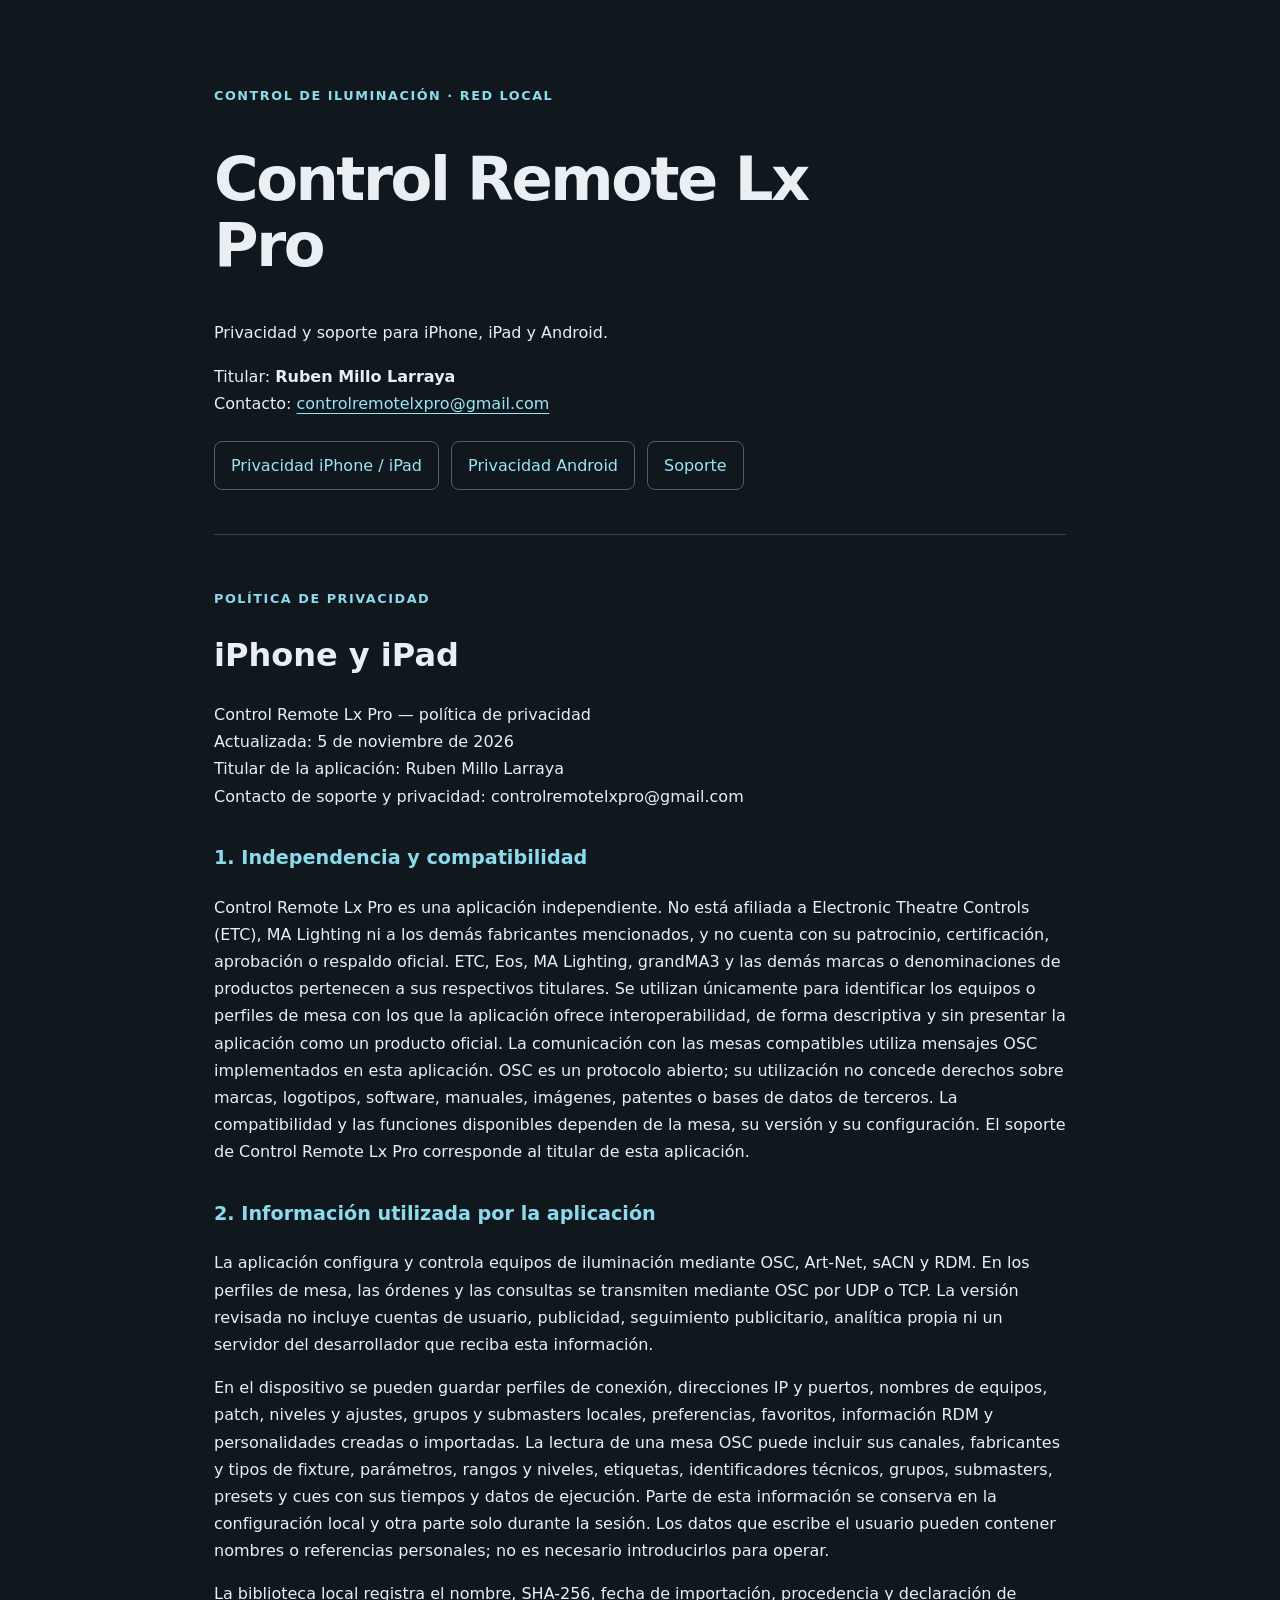
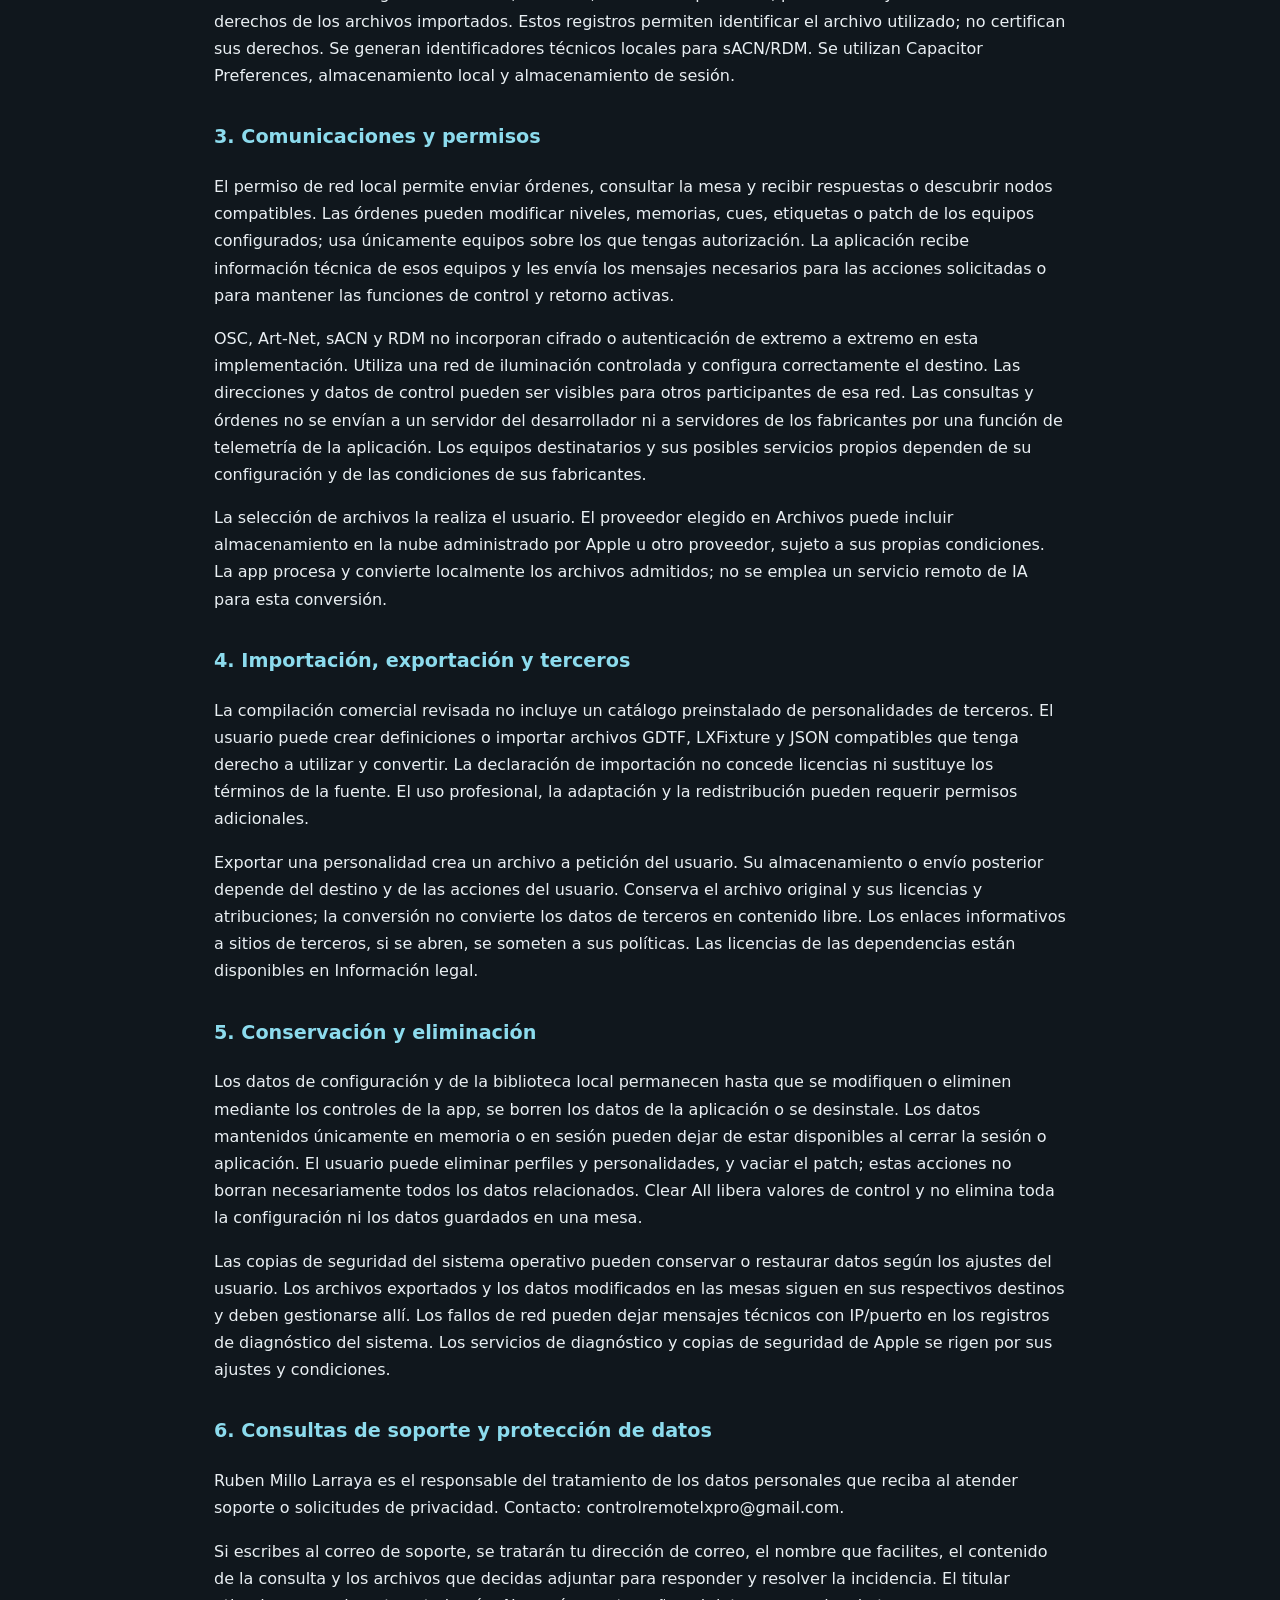
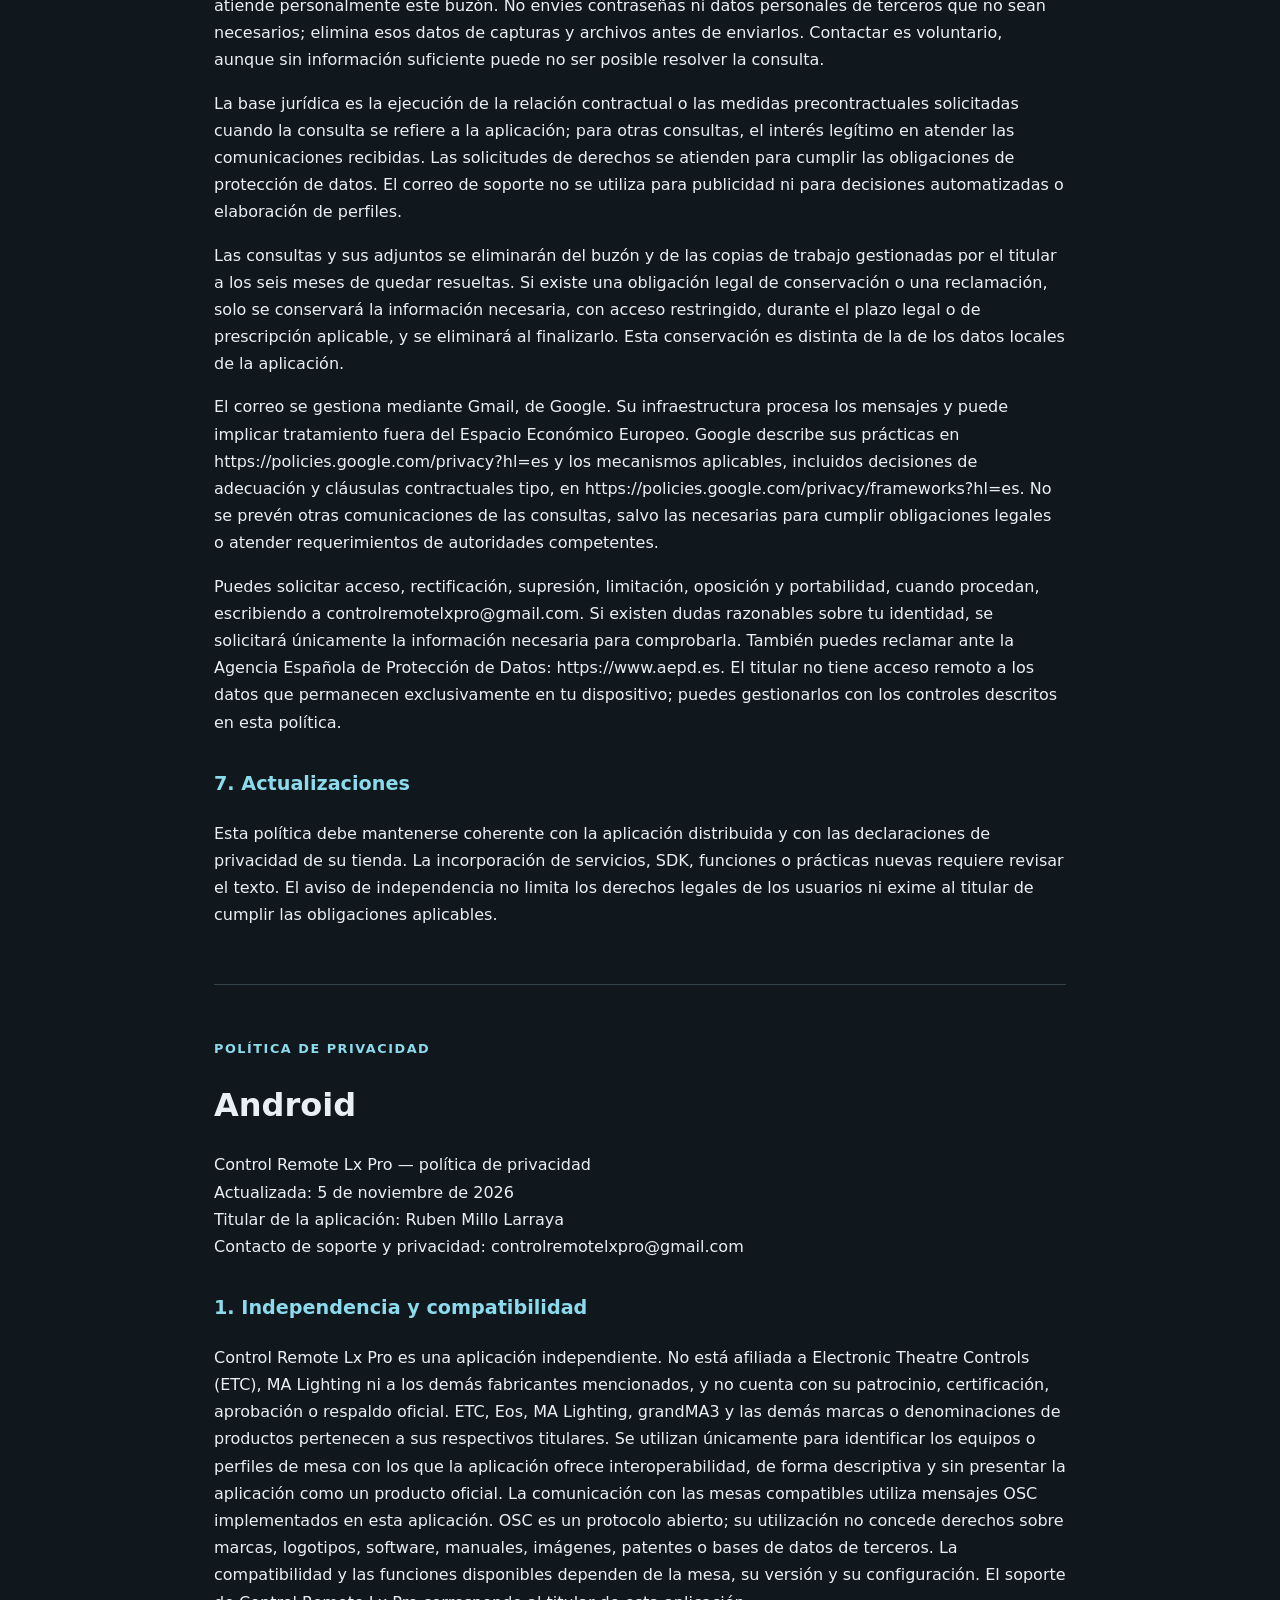
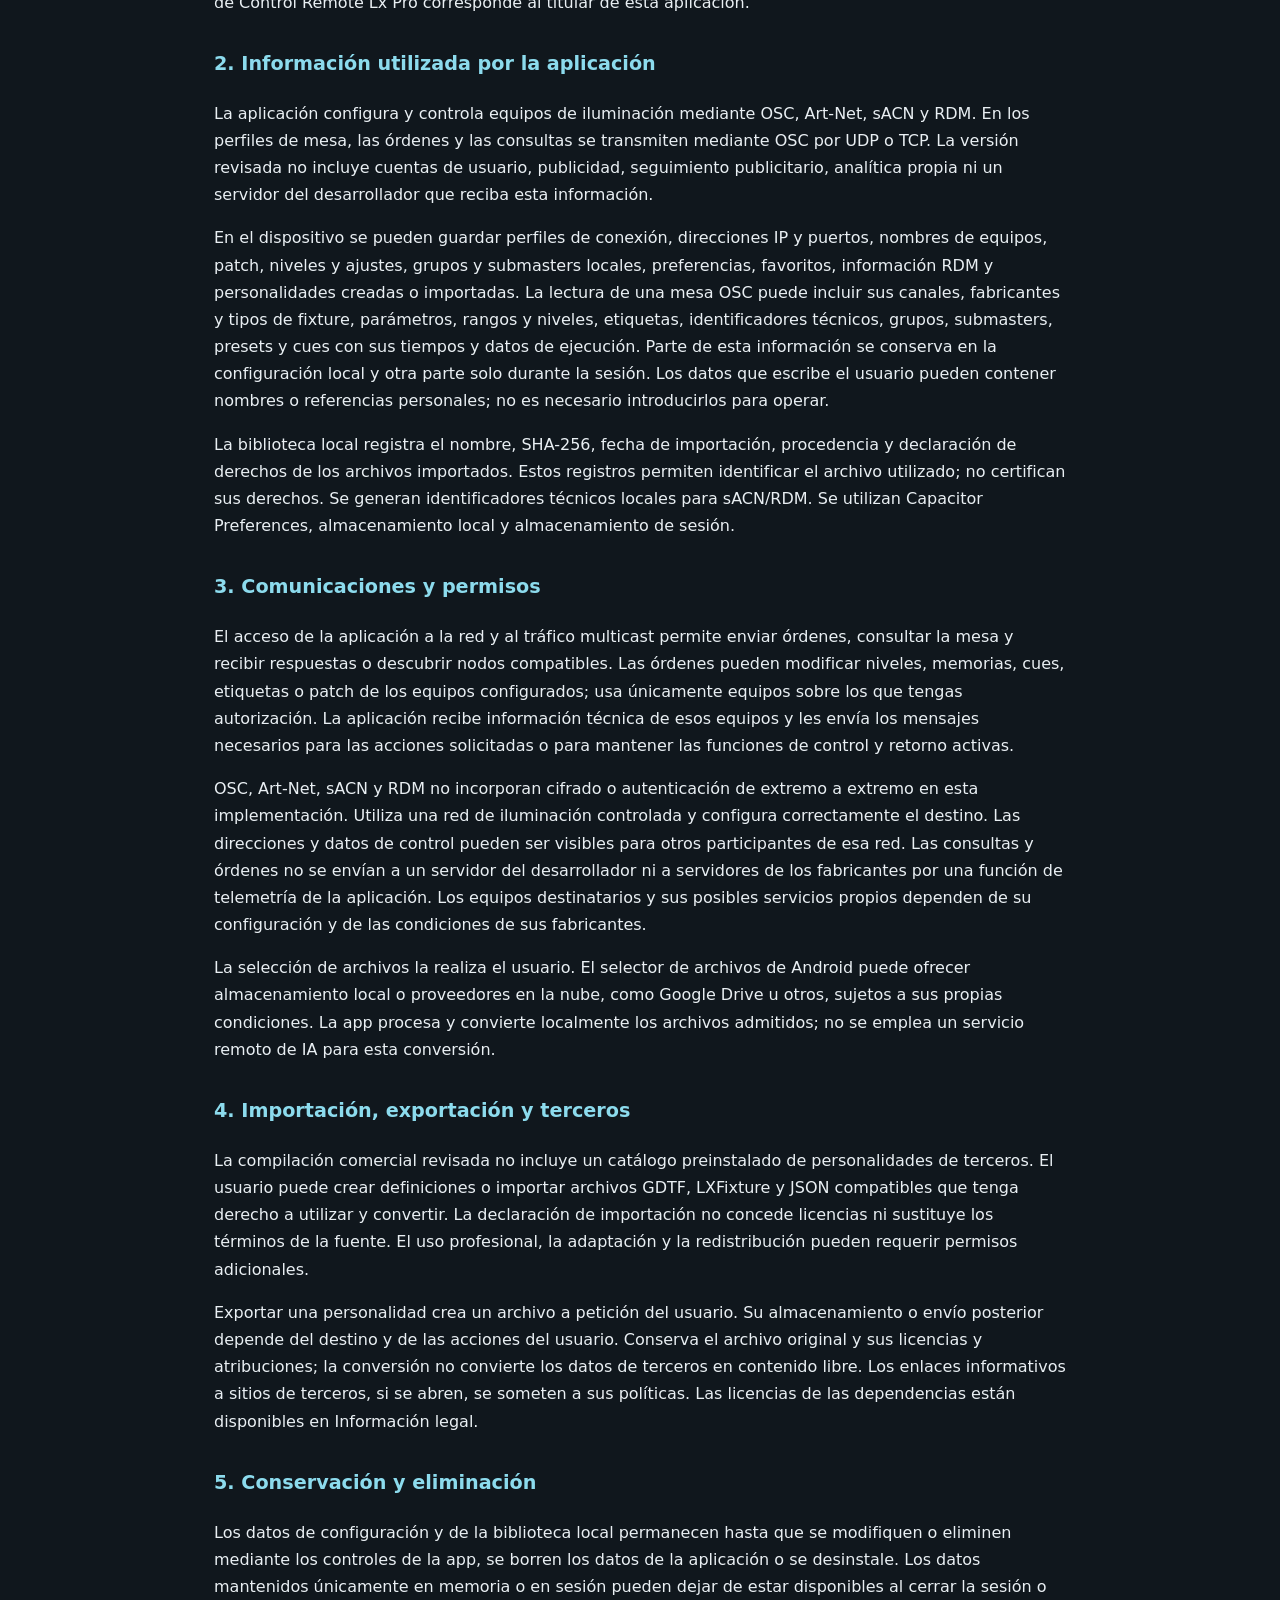
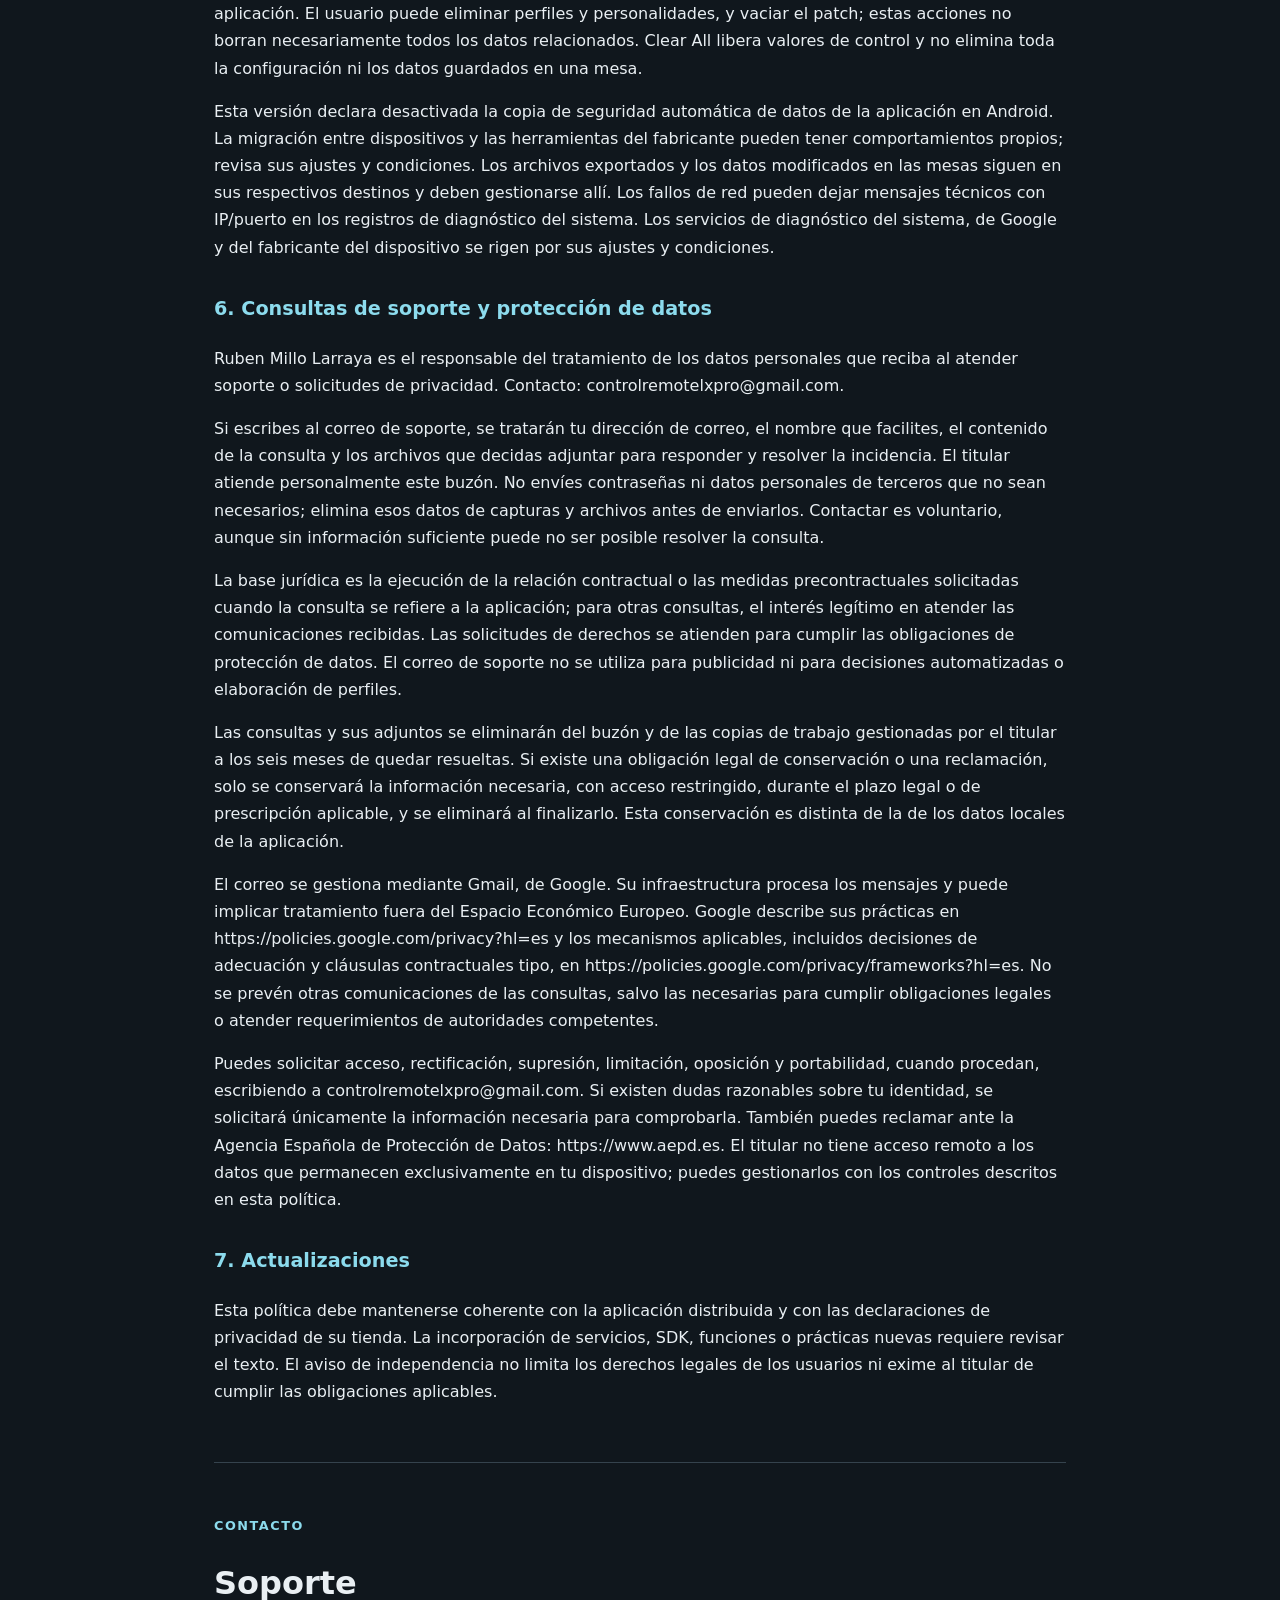
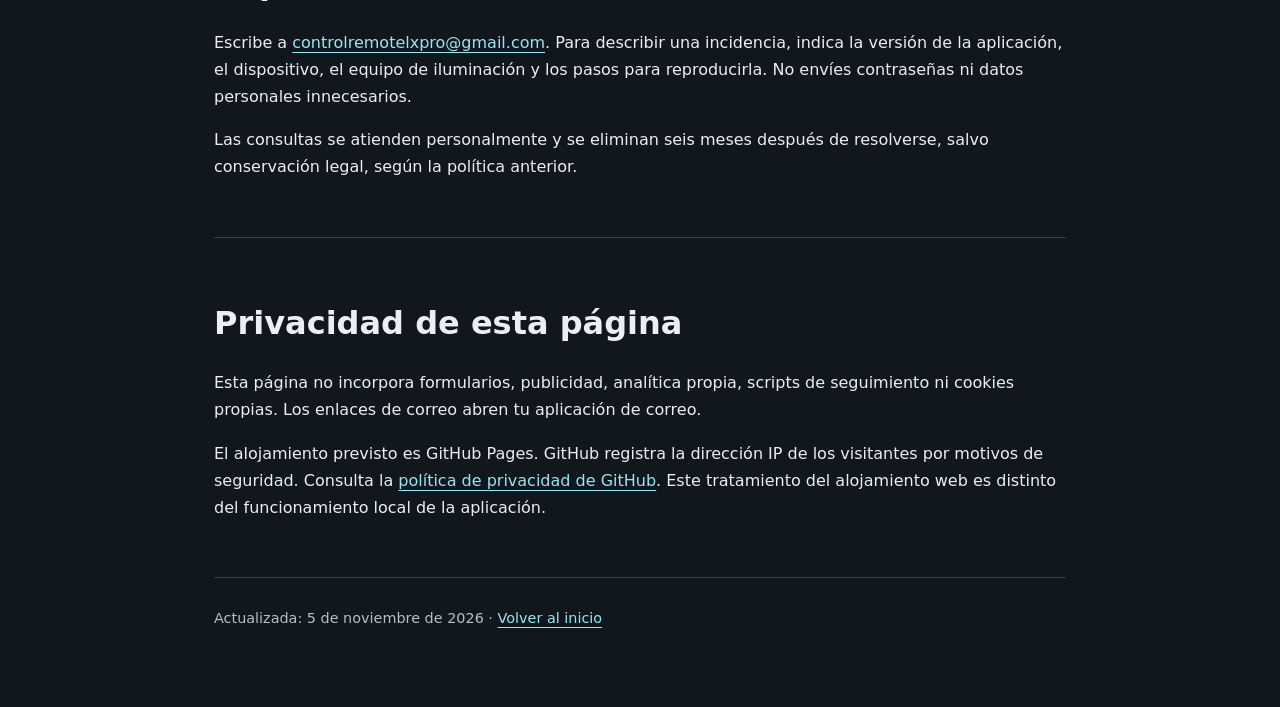
==== index.html @ b59ca098 "Add files via upload" ====
<!doctype html>
<html lang="es"><head><meta charset="utf-8"><meta name="viewport" content="width=device-width,initial-scale=1"><meta name="description" content="Política de privacidad y soporte de Control Remote Lx Pro para iPhone, iPad y Android."><title>Control Remote Lx Pro · Privacidad y soporte</title>
<style>
:root{color-scheme:dark;font-family:system-ui,-apple-system,sans-serif;color:#e9eff3;background:#10171d}*{box-sizing:border-box}body{margin:0;line-height:1.7}main{max-width:900px;margin:auto;padding:48px 24px}header{padding:24px 0 44px;border-bottom:1px solid #35434d}.label{color:#8cdbed;font-size:.8rem;font-weight:700;letter-spacing:.12em}h1{font-size:clamp(2rem,7vw,3.8rem);line-height:1.08;letter-spacing:-.04em;max-width:650px}h2{font-size:2rem;line-height:1.2}h3{font-size:1.2rem;color:#8cdbed;margin-top:2rem}p{overflow-wrap:anywhere}a{color:#99e5f5;text-underline-offset:4px}a:focus-visible{outline:3px solid #ffcf80;outline-offset:5px}nav{display:flex;flex-wrap:wrap;gap:12px;margin-top:24px}nav a{border:1px solid #496370;border-radius:8px;padding:10px 16px;text-decoration:none}nav a:hover{background:#203641}section{padding:40px 0;border-bottom:1px solid #35434d;scroll-margin-top:20px}footer{padding:28px 0;color:#b1c0ca;font-size:.9rem}.skip{position:absolute;left:-9999px}.skip:focus{left:16px;top:8px;background:#10171d}@media print{:root{color:#111;background:white}nav,.skip{display:none}h3,.label,a{color:#111}main{max-width:none;padding:0}}
</style></head><body><a class="skip" href="#ios">Ir a la política de privacidad</a><main><header><p class="label">CONTROL DE ILUMINACIÓN · RED LOCAL</p><h1>Control Remote Lx Pro</h1><p>Privacidad y soporte para iPhone, iPad y Android.</p><p>Titular: <strong>Ruben Millo Larraya</strong><br>Contacto: <a href="mailto:controlremotelxpro@gmail.com">controlremotelxpro@gmail.com</a></p><nav aria-label="Contenido"><a href="#ios">Privacidad iPhone / iPad</a><a href="#android">Privacidad Android</a><a href="#soporte">Soporte</a></nav></header>
<section id="ios" aria-labelledby="title-ios"><p class="label">POLÍTICA DE PRIVACIDAD</p><h2 id="title-ios">iPhone y iPad</h2><p>Control Remote Lx Pro — política de privacidad<br>Actualizada: 5 de noviembre de 2026<br>Titular de la aplicación: Ruben Millo Larraya<br>Contacto de soporte y privacidad: controlremotelxpro@gmail.com</p>
<h3>1. Independencia y compatibilidad</h3>
<p>Control Remote Lx Pro es una aplicación independiente. No está afiliada a Electronic Theatre Controls (ETC), MA Lighting ni a los demás fabricantes mencionados, y no cuenta con su patrocinio, certificación, aprobación o respaldo oficial. ETC, Eos, MA Lighting, grandMA3 y las demás marcas o denominaciones de productos pertenecen a sus respectivos titulares. Se utilizan únicamente para identificar los equipos o perfiles de mesa con los que la aplicación ofrece interoperabilidad, de forma descriptiva y sin presentar la aplicación como un producto oficial. La comunicación con las mesas compatibles utiliza mensajes OSC implementados en esta aplicación. OSC es un protocolo abierto; su utilización no concede derechos sobre marcas, logotipos, software, manuales, imágenes, patentes o bases de datos de terceros. La compatibilidad y las funciones disponibles dependen de la mesa, su versión y su configuración. El soporte de Control Remote Lx Pro corresponde al titular de esta aplicación.</p>
<h3>2. Información utilizada por la aplicación</h3>
<p>La aplicación configura y controla equipos de iluminación mediante OSC, Art-Net, sACN y RDM. En los perfiles de mesa, las órdenes y las consultas se transmiten mediante OSC por UDP o TCP. La versión revisada no incluye cuentas de usuario, publicidad, seguimiento publicitario, analítica propia ni un servidor del desarrollador que reciba esta información.</p>
<p>En el dispositivo se pueden guardar perfiles de conexión, direcciones IP y puertos, nombres de equipos, patch, niveles y ajustes, grupos y submasters locales, preferencias, favoritos, información RDM y personalidades creadas o importadas. La lectura de una mesa OSC puede incluir sus canales, fabricantes y tipos de fixture, parámetros, rangos y niveles, etiquetas, identificadores técnicos, grupos, submasters, presets y cues con sus tiempos y datos de ejecución. Parte de esta información se conserva en la configuración local y otra parte solo durante la sesión. Los datos que escribe el usuario pueden contener nombres o referencias personales; no es necesario introducirlos para operar.</p>
<p>La biblioteca local registra el nombre, SHA-256, fecha de importación, procedencia y declaración de derechos de los archivos importados. Estos registros permiten identificar el archivo utilizado; no certifican sus derechos. Se generan identificadores técnicos locales para sACN/RDM. Se utilizan Capacitor Preferences, almacenamiento local y almacenamiento de sesión.</p>
<h3>3. Comunicaciones y permisos</h3>
<p>El permiso de red local permite enviar órdenes, consultar la mesa y recibir respuestas o descubrir nodos compatibles. Las órdenes pueden modificar niveles, memorias, cues, etiquetas o patch de los equipos configurados; usa únicamente equipos sobre los que tengas autorización. La aplicación recibe información técnica de esos equipos y les envía los mensajes necesarios para las acciones solicitadas o para mantener las funciones de control y retorno activas.</p>
<p>OSC, Art-Net, sACN y RDM no incorporan cifrado o autenticación de extremo a extremo en esta implementación. Utiliza una red de iluminación controlada y configura correctamente el destino. Las direcciones y datos de control pueden ser visibles para otros participantes de esa red. Las consultas y órdenes no se envían a un servidor del desarrollador ni a servidores de los fabricantes por una función de telemetría de la aplicación. Los equipos destinatarios y sus posibles servicios propios dependen de su configuración y de las condiciones de sus fabricantes.</p>
<p>La selección de archivos la realiza el usuario. El proveedor elegido en Archivos puede incluir almacenamiento en la nube administrado por Apple u otro proveedor, sujeto a sus propias condiciones. La app procesa y convierte localmente los archivos admitidos; no se emplea un servicio remoto de IA para esta conversión.</p>
<h3>4. Importación, exportación y terceros</h3>
<p>La compilación comercial revisada no incluye un catálogo preinstalado de personalidades de terceros. El usuario puede crear definiciones o importar archivos GDTF, LXFixture y JSON compatibles que tenga derecho a utilizar y convertir. La declaración de importación no concede licencias ni sustituye los términos de la fuente. El uso profesional, la adaptación y la redistribución pueden requerir permisos adicionales.</p>
<p>Exportar una personalidad crea un archivo a petición del usuario. Su almacenamiento o envío posterior depende del destino y de las acciones del usuario. Conserva el archivo original y sus licencias y atribuciones; la conversión no convierte los datos de terceros en contenido libre. Los enlaces informativos a sitios de terceros, si se abren, se someten a sus políticas. Las licencias de las dependencias están disponibles en Información legal.</p>
<h3>5. Conservación y eliminación</h3>
<p>Los datos de configuración y de la biblioteca local permanecen hasta que se modifiquen o eliminen mediante los controles de la app, se borren los datos de la aplicación o se desinstale. Los datos mantenidos únicamente en memoria o en sesión pueden dejar de estar disponibles al cerrar la sesión o aplicación. El usuario puede eliminar perfiles y personalidades, y vaciar el patch; estas acciones no borran necesariamente todos los datos relacionados. Clear All libera valores de control y no elimina toda la configuración ni los datos guardados en una mesa.</p>
<p>Las copias de seguridad del sistema operativo pueden conservar o restaurar datos según los ajustes del usuario. Los archivos exportados y los datos modificados en las mesas siguen en sus respectivos destinos y deben gestionarse allí. Los fallos de red pueden dejar mensajes técnicos con IP/puerto en los registros de diagnóstico del sistema. Los servicios de diagnóstico y copias de seguridad de Apple se rigen por sus ajustes y condiciones.</p>
<h3>6. Consultas de soporte y protección de datos</h3>
<p>Ruben Millo Larraya es el responsable del tratamiento de los datos personales que reciba al atender soporte o solicitudes de privacidad. Contacto: controlremotelxpro@gmail.com.</p>
<p>Si escribes al correo de soporte, se tratarán tu dirección de correo, el nombre que facilites, el contenido de la consulta y los archivos que decidas adjuntar para responder y resolver la incidencia. El titular atiende personalmente este buzón. No envíes contraseñas ni datos personales de terceros que no sean necesarios; elimina esos datos de capturas y archivos antes de enviarlos. Contactar es voluntario, aunque sin información suficiente puede no ser posible resolver la consulta.</p>
<p>La base jurídica es la ejecución de la relación contractual o las medidas precontractuales solicitadas cuando la consulta se refiere a la aplicación; para otras consultas, el interés legítimo en atender las comunicaciones recibidas. Las solicitudes de derechos se atienden para cumplir las obligaciones de protección de datos. El correo de soporte no se utiliza para publicidad ni para decisiones automatizadas o elaboración de perfiles.</p>
<p>Las consultas y sus adjuntos se eliminarán del buzón y de las copias de trabajo gestionadas por el titular a los seis meses de quedar resueltas. Si existe una obligación legal de conservación o una reclamación, solo se conservará la información necesaria, con acceso restringido, durante el plazo legal o de prescripción aplicable, y se eliminará al finalizarlo. Esta conservación es distinta de la de los datos locales de la aplicación.</p>
<p>El correo se gestiona mediante Gmail, de Google. Su infraestructura procesa los mensajes y puede implicar tratamiento fuera del Espacio Económico Europeo. Google describe sus prácticas en https://policies.google.com/privacy?hl=es y los mecanismos aplicables, incluidos decisiones de adecuación y cláusulas contractuales tipo, en https://policies.google.com/privacy/frameworks?hl=es. No se prevén otras comunicaciones de las consultas, salvo las necesarias para cumplir obligaciones legales o atender requerimientos de autoridades competentes.</p>
<p>Puedes solicitar acceso, rectificación, supresión, limitación, oposición y portabilidad, cuando procedan, escribiendo a controlremotelxpro@gmail.com. Si existen dudas razonables sobre tu identidad, se solicitará únicamente la información necesaria para comprobarla. También puedes reclamar ante la Agencia Española de Protección de Datos: https://www.aepd.es. El titular no tiene acceso remoto a los datos que permanecen exclusivamente en tu dispositivo; puedes gestionarlos con los controles descritos en esta política.</p>
<h3>7. Actualizaciones</h3>
<p>Esta política debe mantenerse coherente con la aplicación distribuida y con las declaraciones de privacidad de su tienda. La incorporación de servicios, SDK, funciones o prácticas nuevas requiere revisar el texto. El aviso de independencia no limita los derechos legales de los usuarios ni exime al titular de cumplir las obligaciones aplicables.</p>
</section><section id="android" aria-labelledby="title-android"><p class="label">POLÍTICA DE PRIVACIDAD</p><h2 id="title-android">Android</h2><p>Control Remote Lx Pro — política de privacidad<br>Actualizada: 5 de noviembre de 2026<br>Titular de la aplicación: Ruben Millo Larraya<br>Contacto de soporte y privacidad: controlremotelxpro@gmail.com</p>
<h3>1. Independencia y compatibilidad</h3>
<p>Control Remote Lx Pro es una aplicación independiente. No está afiliada a Electronic Theatre Controls (ETC), MA Lighting ni a los demás fabricantes mencionados, y no cuenta con su patrocinio, certificación, aprobación o respaldo oficial. ETC, Eos, MA Lighting, grandMA3 y las demás marcas o denominaciones de productos pertenecen a sus respectivos titulares. Se utilizan únicamente para identificar los equipos o perfiles de mesa con los que la aplicación ofrece interoperabilidad, de forma descriptiva y sin presentar la aplicación como un producto oficial. La comunicación con las mesas compatibles utiliza mensajes OSC implementados en esta aplicación. OSC es un protocolo abierto; su utilización no concede derechos sobre marcas, logotipos, software, manuales, imágenes, patentes o bases de datos de terceros. La compatibilidad y las funciones disponibles dependen de la mesa, su versión y su configuración. El soporte de Control Remote Lx Pro corresponde al titular de esta aplicación.</p>
<h3>2. Información utilizada por la aplicación</h3>
<p>La aplicación configura y controla equipos de iluminación mediante OSC, Art-Net, sACN y RDM. En los perfiles de mesa, las órdenes y las consultas se transmiten mediante OSC por UDP o TCP. La versión revisada no incluye cuentas de usuario, publicidad, seguimiento publicitario, analítica propia ni un servidor del desarrollador que reciba esta información.</p>
<p>En el dispositivo se pueden guardar perfiles de conexión, direcciones IP y puertos, nombres de equipos, patch, niveles y ajustes, grupos y submasters locales, preferencias, favoritos, información RDM y personalidades creadas o importadas. La lectura de una mesa OSC puede incluir sus canales, fabricantes y tipos de fixture, parámetros, rangos y niveles, etiquetas, identificadores técnicos, grupos, submasters, presets y cues con sus tiempos y datos de ejecución. Parte de esta información se conserva en la configuración local y otra parte solo durante la sesión. Los datos que escribe el usuario pueden contener nombres o referencias personales; no es necesario introducirlos para operar.</p>
<p>La biblioteca local registra el nombre, SHA-256, fecha de importación, procedencia y declaración de derechos de los archivos importados. Estos registros permiten identificar el archivo utilizado; no certifican sus derechos. Se generan identificadores técnicos locales para sACN/RDM. Se utilizan Capacitor Preferences, almacenamiento local y almacenamiento de sesión.</p>
<h3>3. Comunicaciones y permisos</h3>
<p>El acceso de la aplicación a la red y al tráfico multicast permite enviar órdenes, consultar la mesa y recibir respuestas o descubrir nodos compatibles. Las órdenes pueden modificar niveles, memorias, cues, etiquetas o patch de los equipos configurados; usa únicamente equipos sobre los que tengas autorización. La aplicación recibe información técnica de esos equipos y les envía los mensajes necesarios para las acciones solicitadas o para mantener las funciones de control y retorno activas.</p>
<p>OSC, Art-Net, sACN y RDM no incorporan cifrado o autenticación de extremo a extremo en esta implementación. Utiliza una red de iluminación controlada y configura correctamente el destino. Las direcciones y datos de control pueden ser visibles para otros participantes de esa red. Las consultas y órdenes no se envían a un servidor del desarrollador ni a servidores de los fabricantes por una función de telemetría de la aplicación. Los equipos destinatarios y sus posibles servicios propios dependen de su configuración y de las condiciones de sus fabricantes.</p>
<p>La selección de archivos la realiza el usuario. El selector de archivos de Android puede ofrecer almacenamiento local o proveedores en la nube, como Google Drive u otros, sujetos a sus propias condiciones. La app procesa y convierte localmente los archivos admitidos; no se emplea un servicio remoto de IA para esta conversión.</p>
<h3>4. Importación, exportación y terceros</h3>
<p>La compilación comercial revisada no incluye un catálogo preinstalado de personalidades de terceros. El usuario puede crear definiciones o importar archivos GDTF, LXFixture y JSON compatibles que tenga derecho a utilizar y convertir. La declaración de importación no concede licencias ni sustituye los términos de la fuente. El uso profesional, la adaptación y la redistribución pueden requerir permisos adicionales.</p>
<p>Exportar una personalidad crea un archivo a petición del usuario. Su almacenamiento o envío posterior depende del destino y de las acciones del usuario. Conserva el archivo original y sus licencias y atribuciones; la conversión no convierte los datos de terceros en contenido libre. Los enlaces informativos a sitios de terceros, si se abren, se someten a sus políticas. Las licencias de las dependencias están disponibles en Información legal.</p>
<h3>5. Conservación y eliminación</h3>
<p>Los datos de configuración y de la biblioteca local permanecen hasta que se modifiquen o eliminen mediante los controles de la app, se borren los datos de la aplicación o se desinstale. Los datos mantenidos únicamente en memoria o en sesión pueden dejar de estar disponibles al cerrar la sesión o aplicación. El usuario puede eliminar perfiles y personalidades, y vaciar el patch; estas acciones no borran necesariamente todos los datos relacionados. Clear All libera valores de control y no elimina toda la configuración ni los datos guardados en una mesa.</p>
<p>Esta versión declara desactivada la copia de seguridad automática de datos de la aplicación en Android. La migración entre dispositivos y las herramientas del fabricante pueden tener comportamientos propios; revisa sus ajustes y condiciones. Los archivos exportados y los datos modificados en las mesas siguen en sus respectivos destinos y deben gestionarse allí. Los fallos de red pueden dejar mensajes técnicos con IP/puerto en los registros de diagnóstico del sistema. Los servicios de diagnóstico del sistema, de Google y del fabricante del dispositivo se rigen por sus ajustes y condiciones.</p>
<h3>6. Consultas de soporte y protección de datos</h3>
<p>Ruben Millo Larraya es el responsable del tratamiento de los datos personales que reciba al atender soporte o solicitudes de privacidad. Contacto: controlremotelxpro@gmail.com.</p>
<p>Si escribes al correo de soporte, se tratarán tu dirección de correo, el nombre que facilites, el contenido de la consulta y los archivos que decidas adjuntar para responder y resolver la incidencia. El titular atiende personalmente este buzón. No envíes contraseñas ni datos personales de terceros que no sean necesarios; elimina esos datos de capturas y archivos antes de enviarlos. Contactar es voluntario, aunque sin información suficiente puede no ser posible resolver la consulta.</p>
<p>La base jurídica es la ejecución de la relación contractual o las medidas precontractuales solicitadas cuando la consulta se refiere a la aplicación; para otras consultas, el interés legítimo en atender las comunicaciones recibidas. Las solicitudes de derechos se atienden para cumplir las obligaciones de protección de datos. El correo de soporte no se utiliza para publicidad ni para decisiones automatizadas o elaboración de perfiles.</p>
<p>Las consultas y sus adjuntos se eliminarán del buzón y de las copias de trabajo gestionadas por el titular a los seis meses de quedar resueltas. Si existe una obligación legal de conservación o una reclamación, solo se conservará la información necesaria, con acceso restringido, durante el plazo legal o de prescripción aplicable, y se eliminará al finalizarlo. Esta conservación es distinta de la de los datos locales de la aplicación.</p>
<p>El correo se gestiona mediante Gmail, de Google. Su infraestructura procesa los mensajes y puede implicar tratamiento fuera del Espacio Económico Europeo. Google describe sus prácticas en https://policies.google.com/privacy?hl=es y los mecanismos aplicables, incluidos decisiones de adecuación y cláusulas contractuales tipo, en https://policies.google.com/privacy/frameworks?hl=es. No se prevén otras comunicaciones de las consultas, salvo las necesarias para cumplir obligaciones legales o atender requerimientos de autoridades competentes.</p>
<p>Puedes solicitar acceso, rectificación, supresión, limitación, oposición y portabilidad, cuando procedan, escribiendo a controlremotelxpro@gmail.com. Si existen dudas razonables sobre tu identidad, se solicitará únicamente la información necesaria para comprobarla. También puedes reclamar ante la Agencia Española de Protección de Datos: https://www.aepd.es. El titular no tiene acceso remoto a los datos que permanecen exclusivamente en tu dispositivo; puedes gestionarlos con los controles descritos en esta política.</p>
<h3>7. Actualizaciones</h3>
<p>Esta política debe mantenerse coherente con la aplicación distribuida y con las declaraciones de privacidad de su tienda. La incorporación de servicios, SDK, funciones o prácticas nuevas requiere revisar el texto. El aviso de independencia no limita los derechos legales de los usuarios ni exime al titular de cumplir las obligaciones aplicables.</p>
</section>
<section id="soporte"><p class="label">CONTACTO</p><h2>Soporte</h2><p>Escribe a <a href="mailto:controlremotelxpro@gmail.com">controlremotelxpro@gmail.com</a>. Para describir una incidencia, indica la versión de la aplicación, el dispositivo, el equipo de iluminación y los pasos para reproducirla. No envíes contraseñas ni datos personales innecesarios.</p><p>Las consultas se atienden personalmente y se eliminan seis meses después de resolverse, salvo conservación legal, según la política anterior.</p></section>
<section id="web"><h2>Privacidad de esta página</h2><p>Esta página no incorpora formularios, publicidad, analítica propia, scripts de seguimiento ni cookies propias. Los enlaces de correo abren tu aplicación de correo.</p><p>El alojamiento previsto es GitHub Pages. GitHub registra la dirección IP de los visitantes por motivos de seguridad. Consulta la <a href="https://docs.github.com/en/site-policy/privacy-policies/github-general-privacy-statement">política de privacidad de GitHub</a>. Este tratamiento del alojamiento web es distinto del funcionamiento local de la aplicación.</p></section><footer>Actualizada: 5 de noviembre de 2026 · <a href="#">Volver al inicio</a></footer></main></body></html>
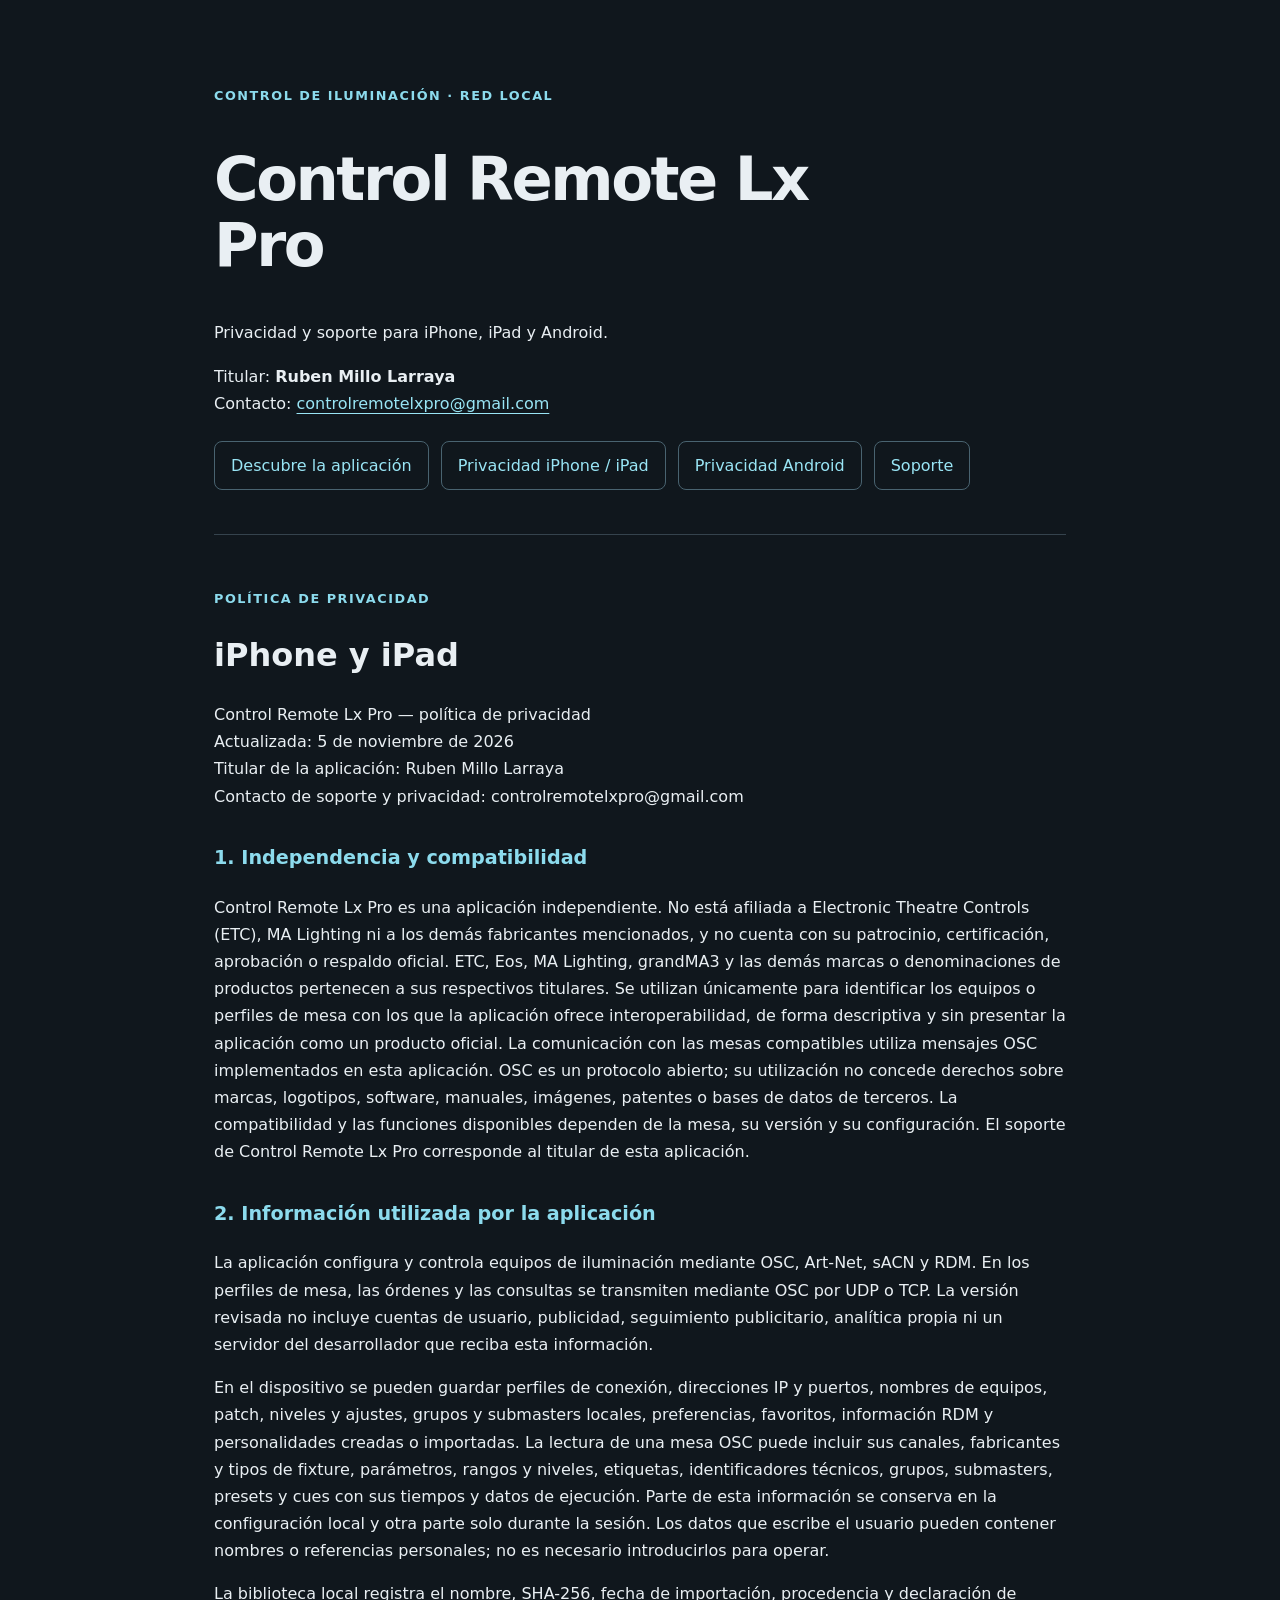
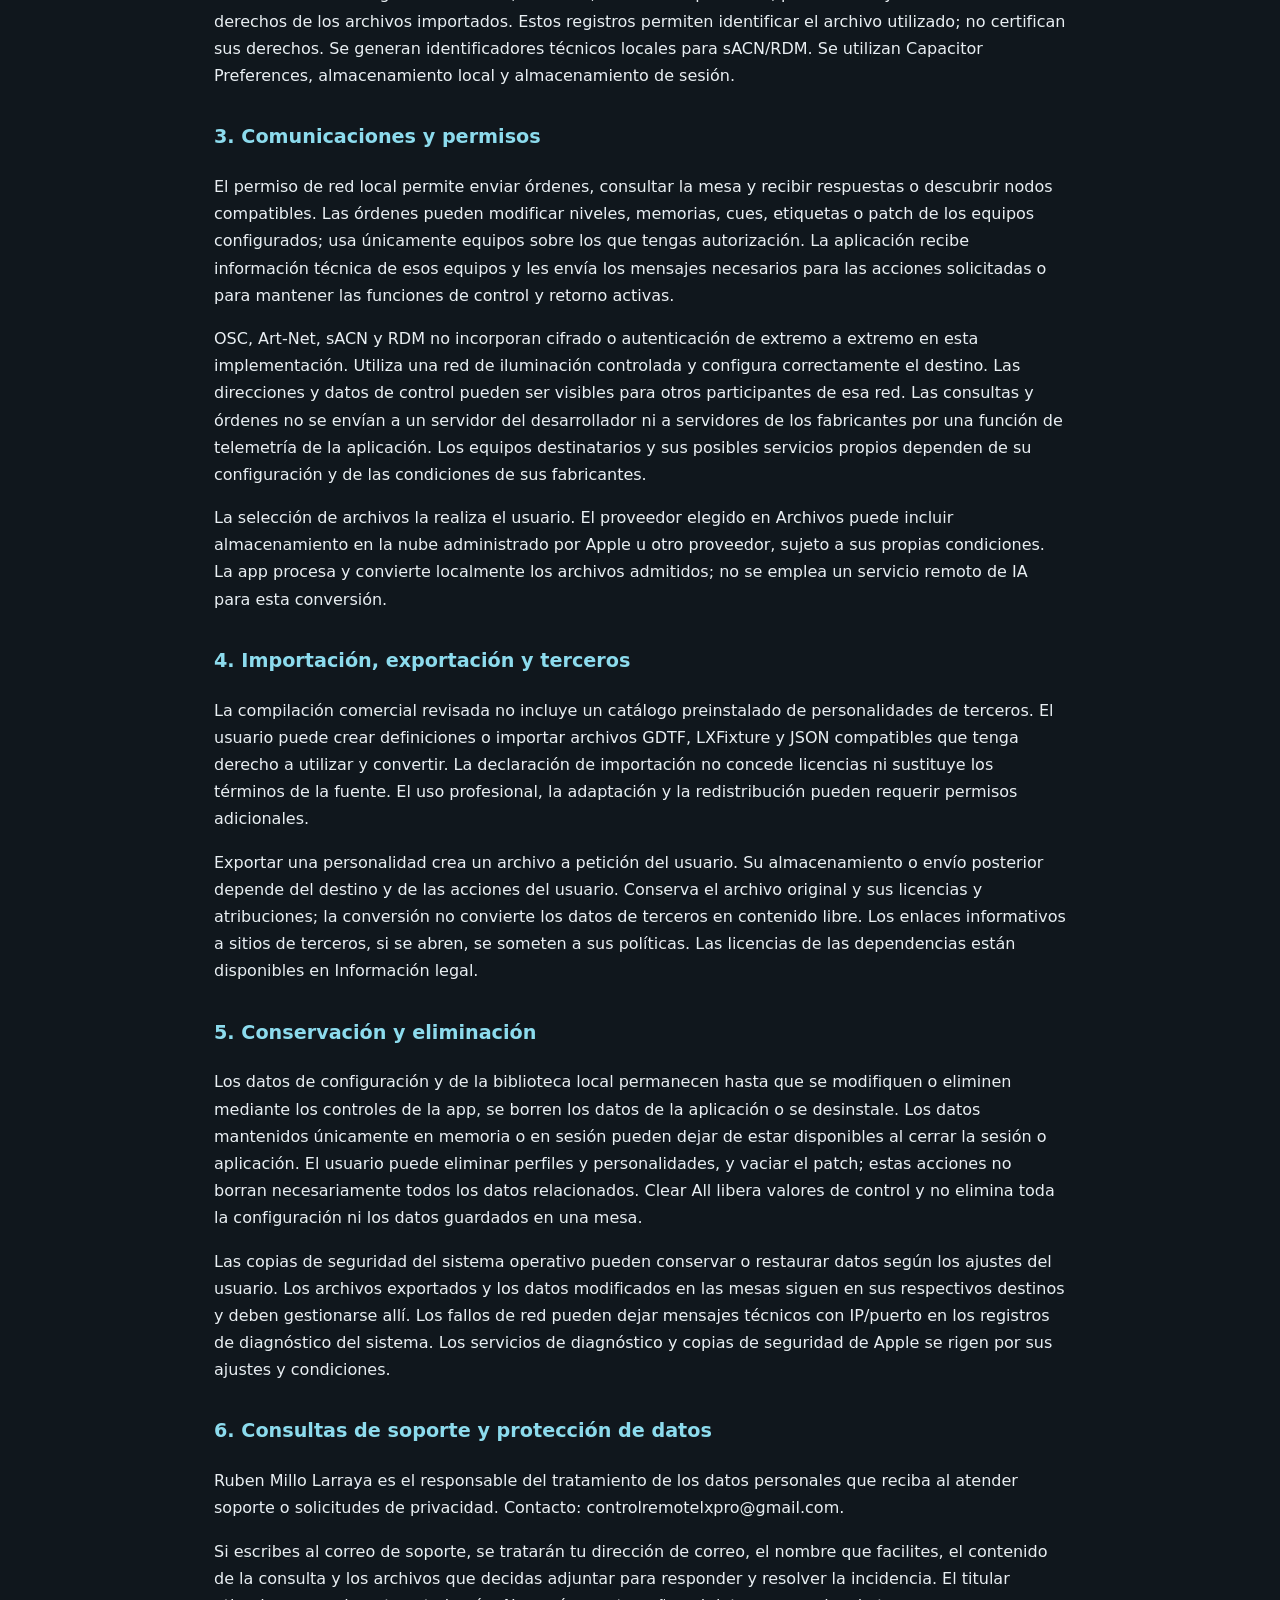
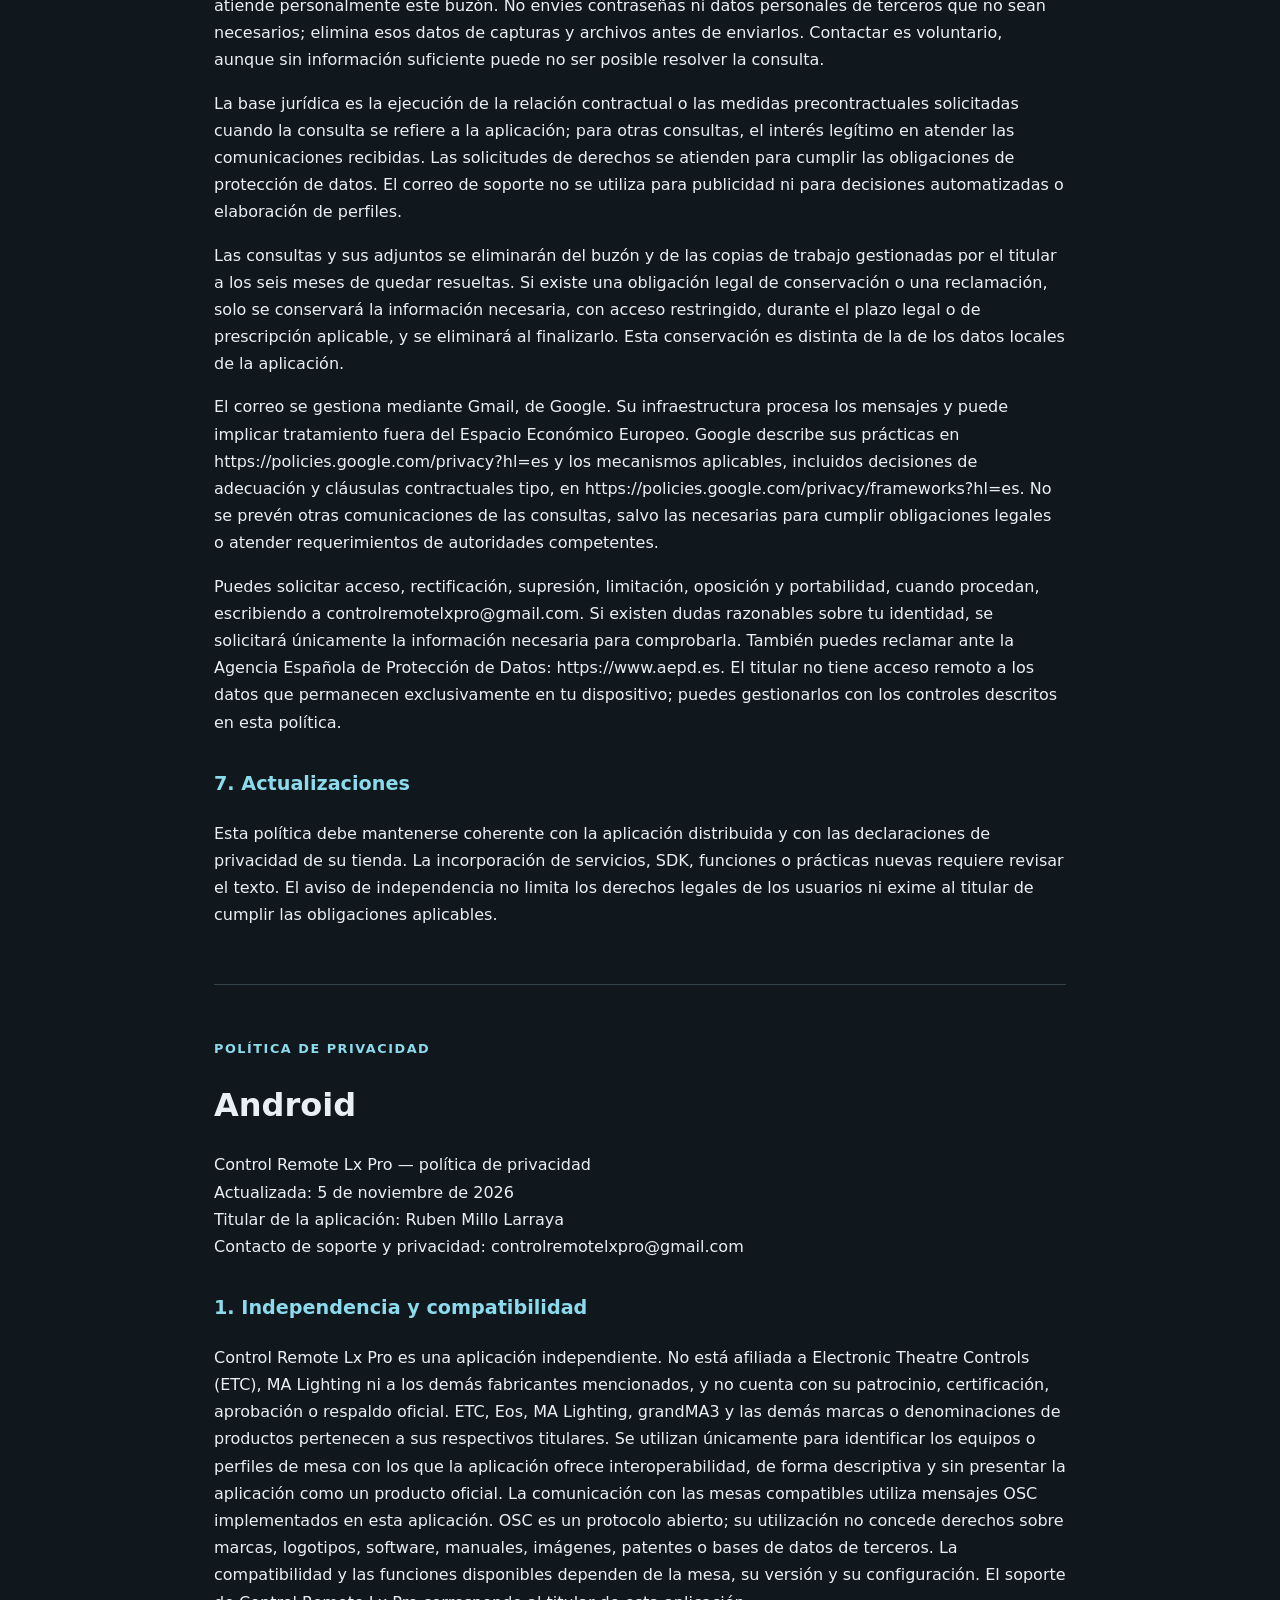
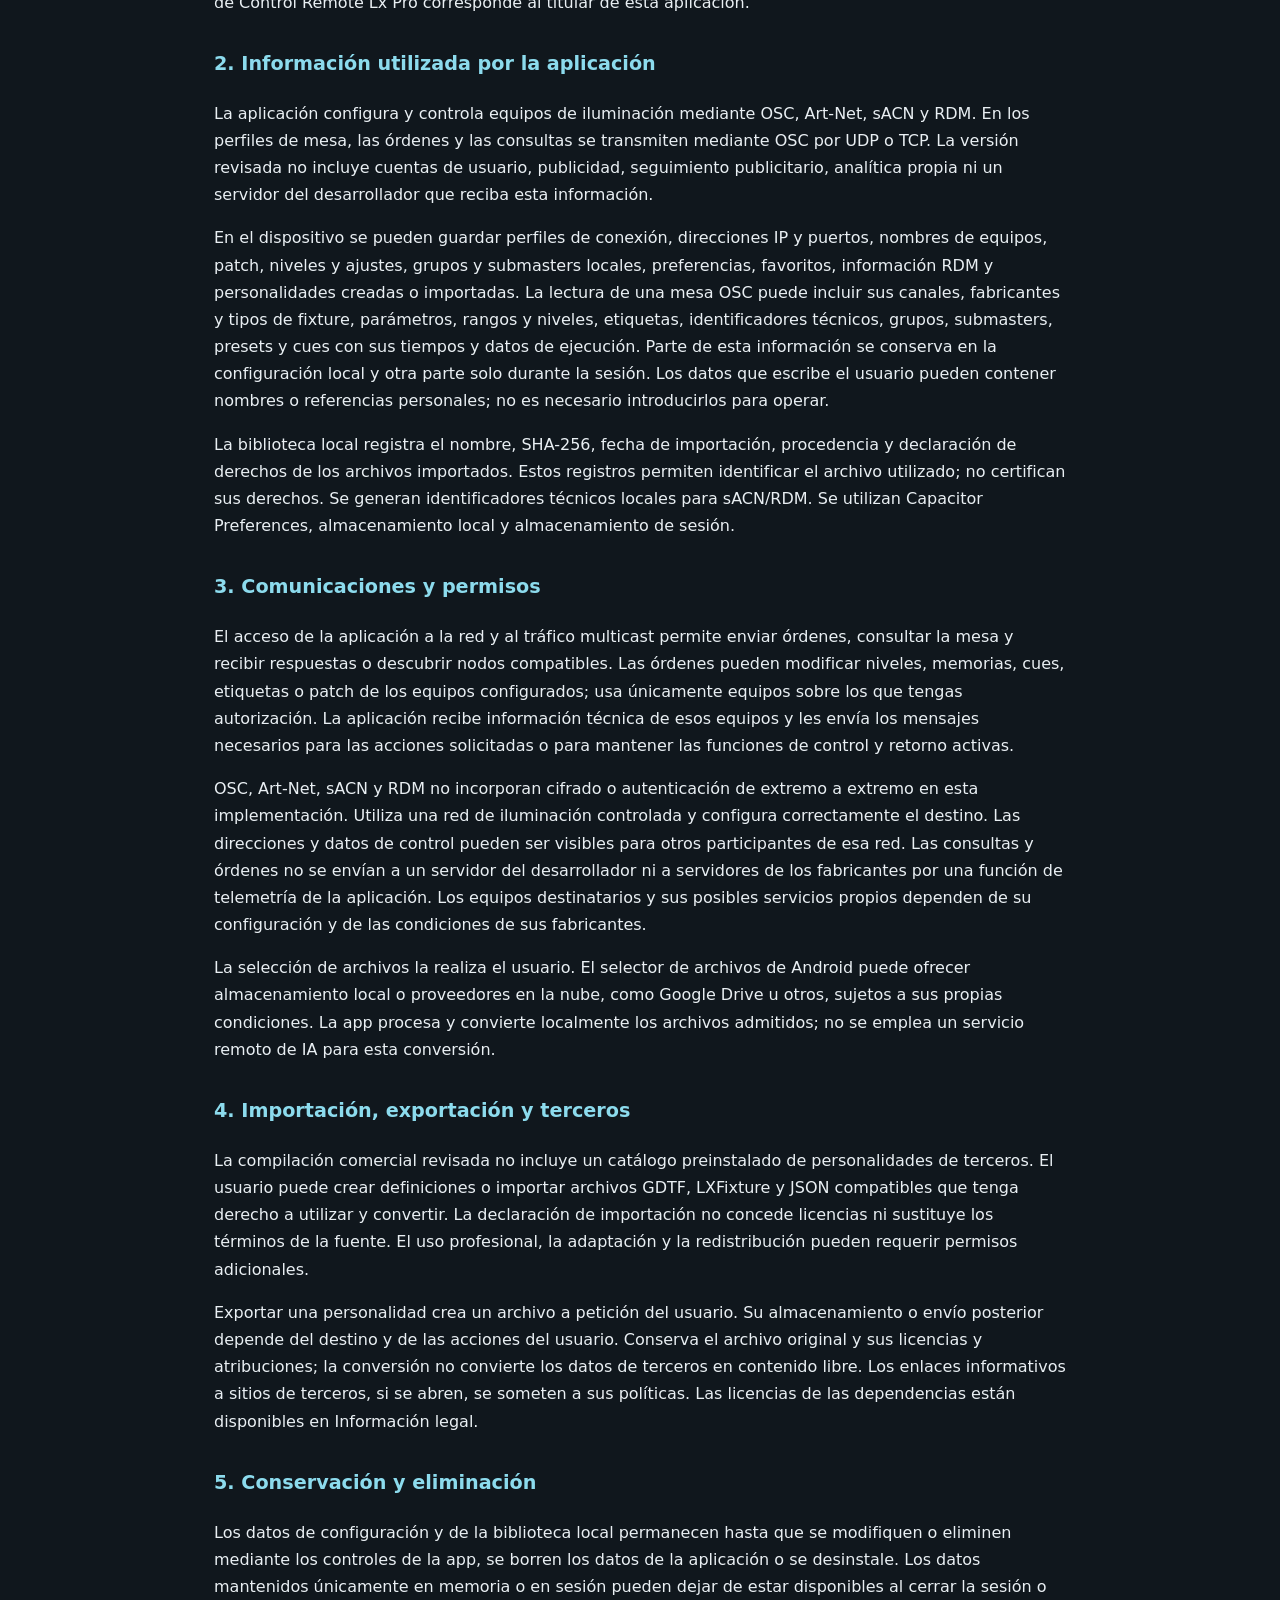
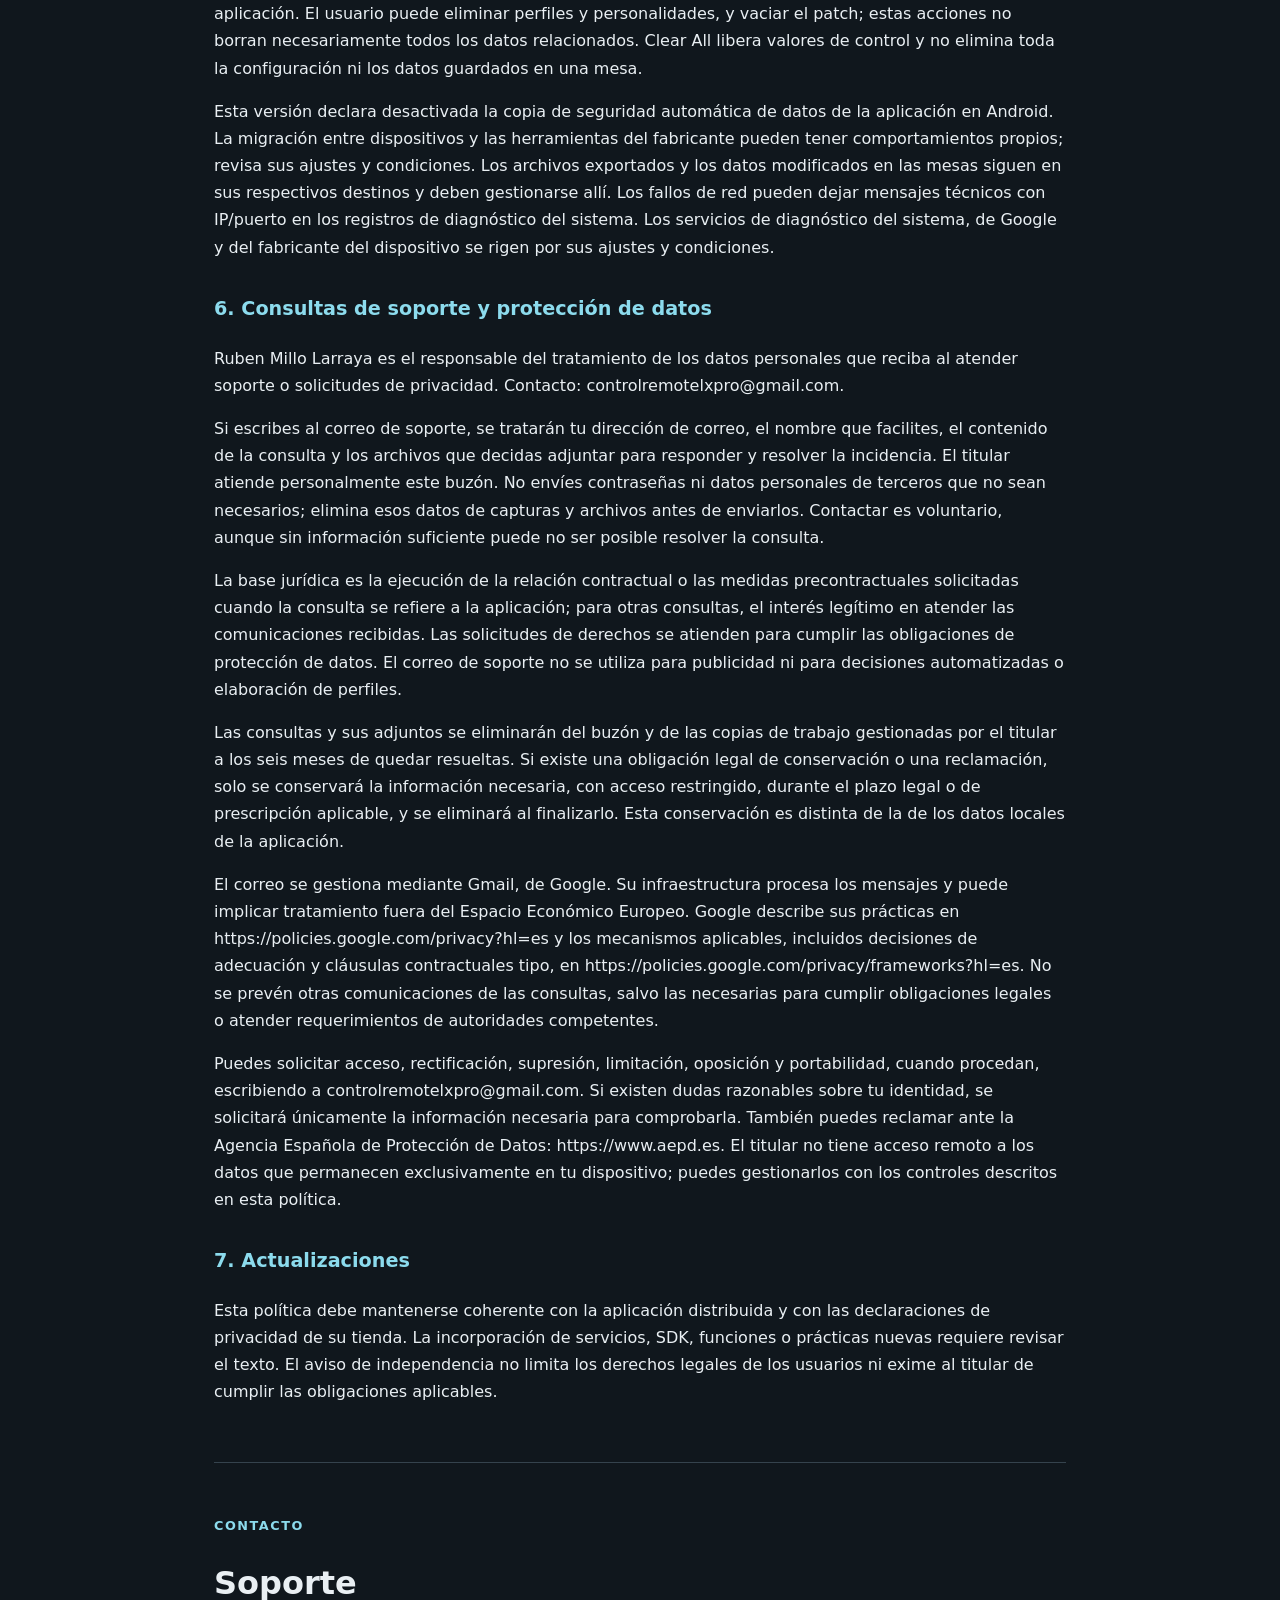
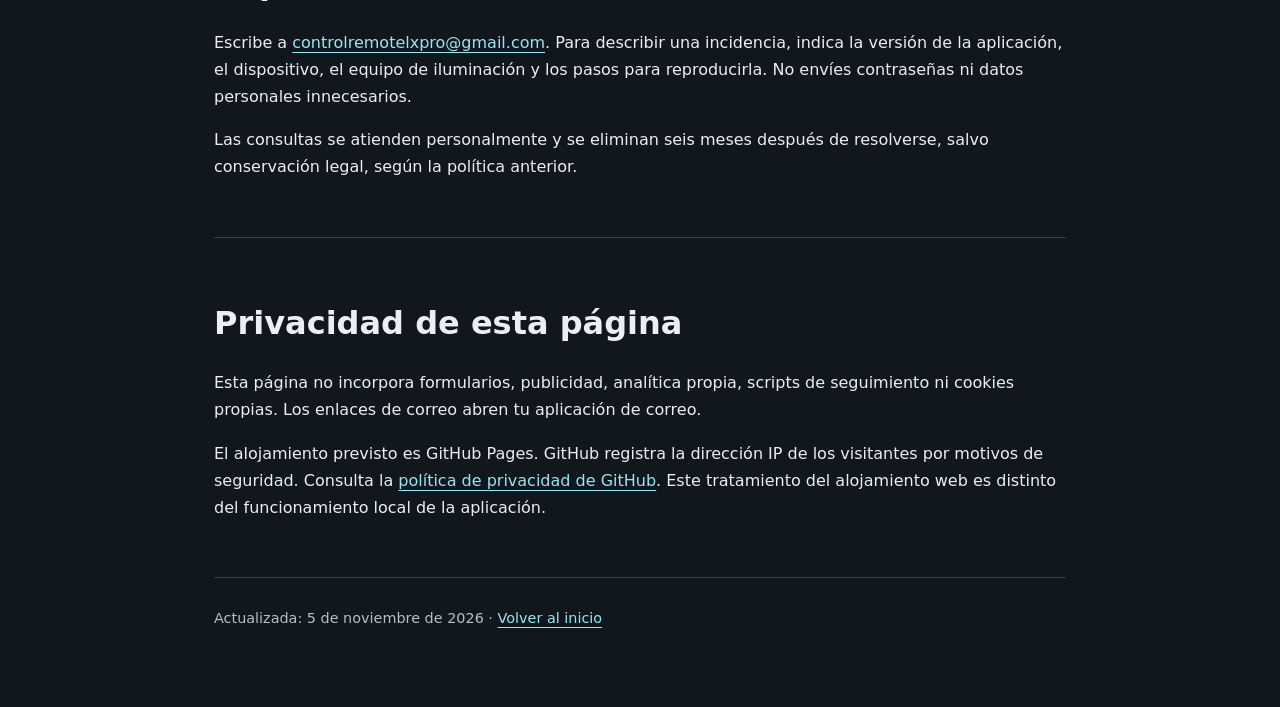
==== commit 500fa7cf: "Añadir página de presentación con capturas reales" ====
--- a/index.html
+++ b/index.html
@@ -2,7 +2,7 @@
 <html lang="es"><head><meta charset="utf-8"><meta name="viewport" content="width=device-width,initial-scale=1"><meta name="description" content="Política de privacidad y soporte de Control Remote Lx Pro para iPhone, iPad y Android."><title>Control Remote Lx Pro · Privacidad y soporte</title>
 <style>
 :root{color-scheme:dark;font-family:system-ui,-apple-system,sans-serif;color:#e9eff3;background:#10171d}*{box-sizing:border-box}body{margin:0;line-height:1.7}main{max-width:900px;margin:auto;padding:48px 24px}header{padding:24px 0 44px;border-bottom:1px solid #35434d}.label{color:#8cdbed;font-size:.8rem;font-weight:700;letter-spacing:.12em}h1{font-size:clamp(2rem,7vw,3.8rem);line-height:1.08;letter-spacing:-.04em;max-width:650px}h2{font-size:2rem;line-height:1.2}h3{font-size:1.2rem;color:#8cdbed;margin-top:2rem}p{overflow-wrap:anywhere}a{color:#99e5f5;text-underline-offset:4px}a:focus-visible{outline:3px solid #ffcf80;outline-offset:5px}nav{display:flex;flex-wrap:wrap;gap:12px;margin-top:24px}nav a{border:1px solid #496370;border-radius:8px;padding:10px 16px;text-decoration:none}nav a:hover{background:#203641}section{padding:40px 0;border-bottom:1px solid #35434d;scroll-margin-top:20px}footer{padding:28px 0;color:#b1c0ca;font-size:.9rem}.skip{position:absolute;left:-9999px}.skip:focus{left:16px;top:8px;background:#10171d}@media print{:root{color:#111;background:white}nav,.skip{display:none}h3,.label,a{color:#111}main{max-width:none;padding:0}}
-</style></head><body><a class="skip" href="#ios">Ir a la política de privacidad</a><main><header><p class="label">CONTROL DE ILUMINACIÓN · RED LOCAL</p><h1>Control Remote Lx Pro</h1><p>Privacidad y soporte para iPhone, iPad y Android.</p><p>Titular: <strong>Ruben Millo Larraya</strong><br>Contacto: <a href="mailto:controlremotelxpro@gmail.com">controlremotelxpro@gmail.com</a></p><nav aria-label="Contenido"><a href="#ios">Privacidad iPhone / iPad</a><a href="#android">Privacidad Android</a><a href="#soporte">Soporte</a></nav></header>
+</style></head><body><a class="skip" href="#ios">Ir a la política de privacidad</a><main><header><p class="label">CONTROL DE ILUMINACIÓN · RED LOCAL</p><h1>Control Remote Lx Pro</h1><p>Privacidad y soporte para iPhone, iPad y Android.</p><p>Titular: <strong>Ruben Millo Larraya</strong><br>Contacto: <a href="mailto:controlremotelxpro@gmail.com">controlremotelxpro@gmail.com</a></p><nav aria-label="Contenido"><a href="aplicacion.html">Descubre la aplicación</a><a href="#ios">Privacidad iPhone / iPad</a><a href="#android">Privacidad Android</a><a href="#soporte">Soporte</a></nav></header>
 <section id="ios" aria-labelledby="title-ios"><p class="label">POLÍTICA DE PRIVACIDAD</p><h2 id="title-ios">iPhone y iPad</h2><p>Control Remote Lx Pro — política de privacidad<br>Actualizada: 5 de noviembre de 2026<br>Titular de la aplicación: Ruben Millo Larraya<br>Contacto de soporte y privacidad: controlremotelxpro@gmail.com</p>
 <h3>1. Independencia y compatibilidad</h3>
 <p>Control Remote Lx Pro es una aplicación independiente. No está afiliada a Electronic Theatre Controls (ETC), MA Lighting ni a los demás fabricantes mencionados, y no cuenta con su patrocinio, certificación, aprobación o respaldo oficial. ETC, Eos, MA Lighting, grandMA3 y las demás marcas o denominaciones de productos pertenecen a sus respectivos titulares. Se utilizan únicamente para identificar los equipos o perfiles de mesa con los que la aplicación ofrece interoperabilidad, de forma descriptiva y sin presentar la aplicación como un producto oficial. La comunicación con las mesas compatibles utiliza mensajes OSC implementados en esta aplicación. OSC es un protocolo abierto; su utilización no concede derechos sobre marcas, logotipos, software, manuales, imágenes, patentes o bases de datos de terceros. La compatibilidad y las funciones disponibles dependen de la mesa, su versión y su configuración. El soporte de Control Remote Lx Pro corresponde al titular de esta aplicación.</p>
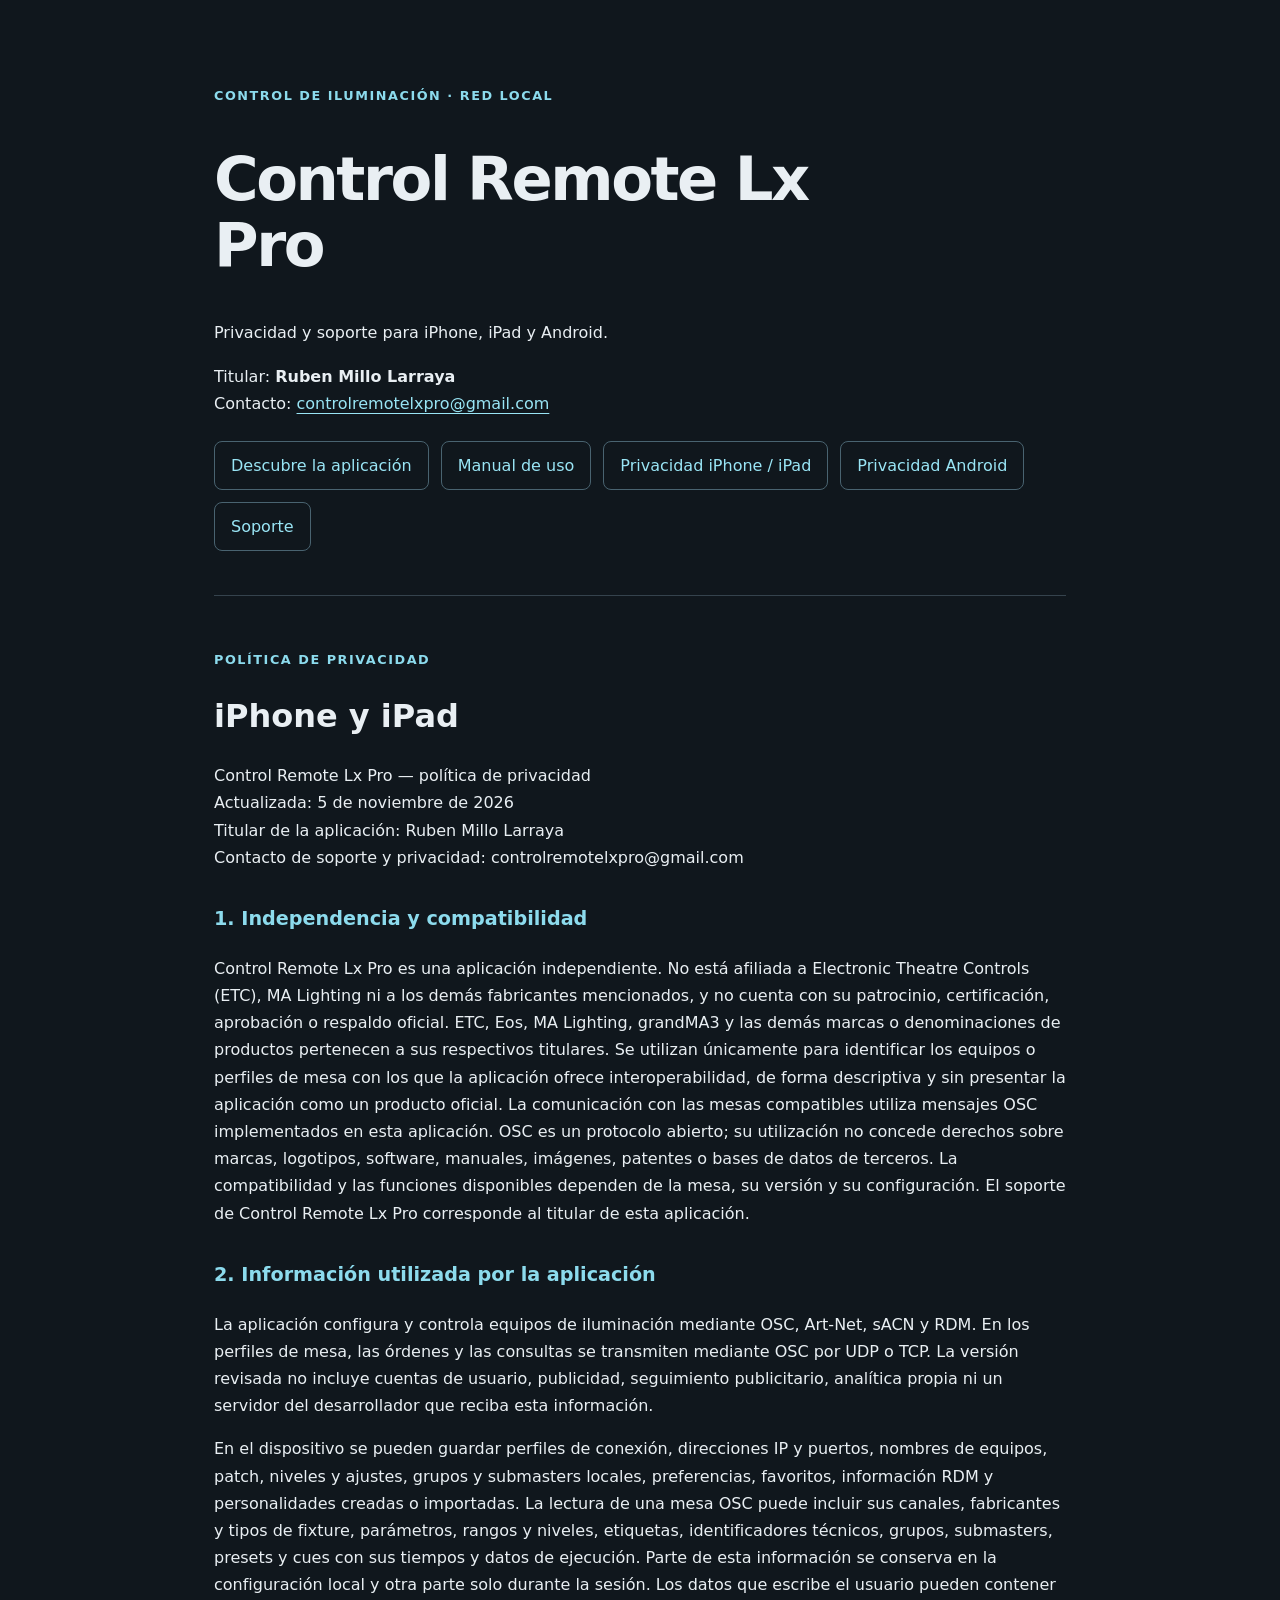
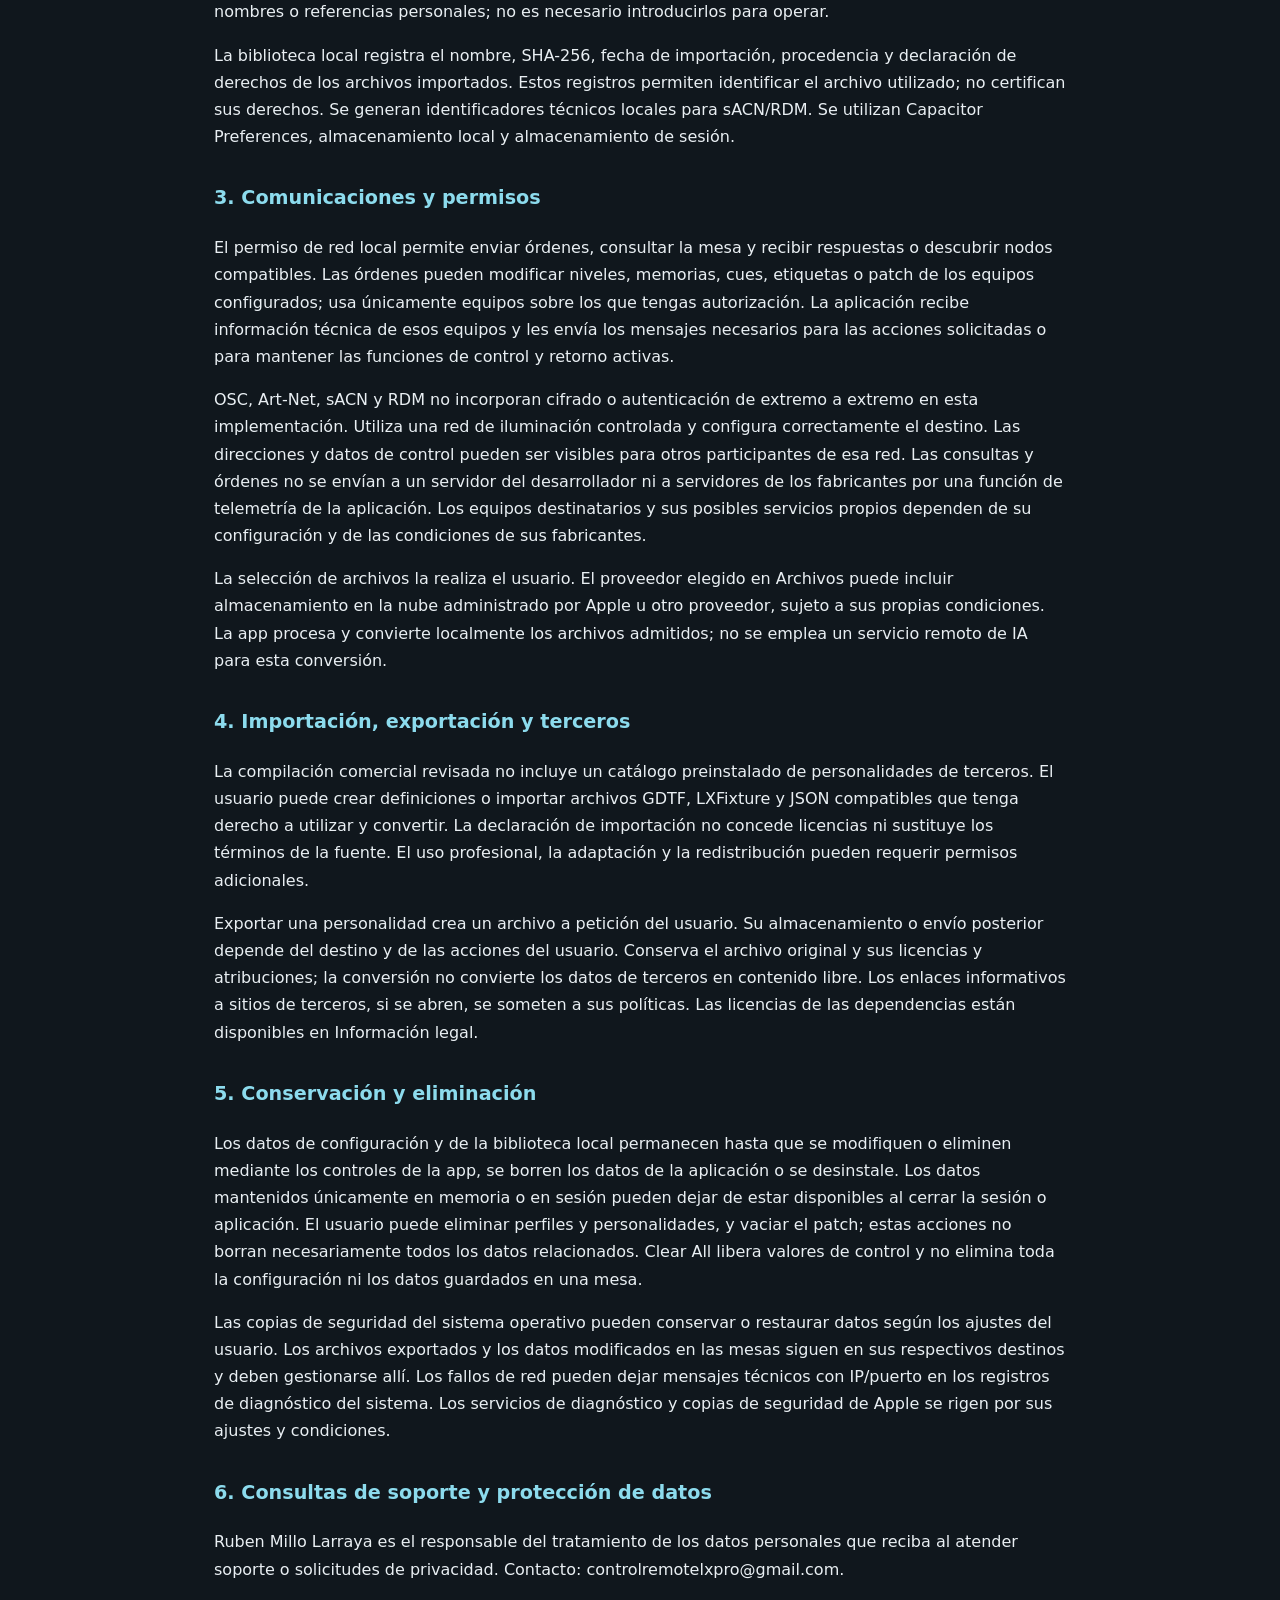
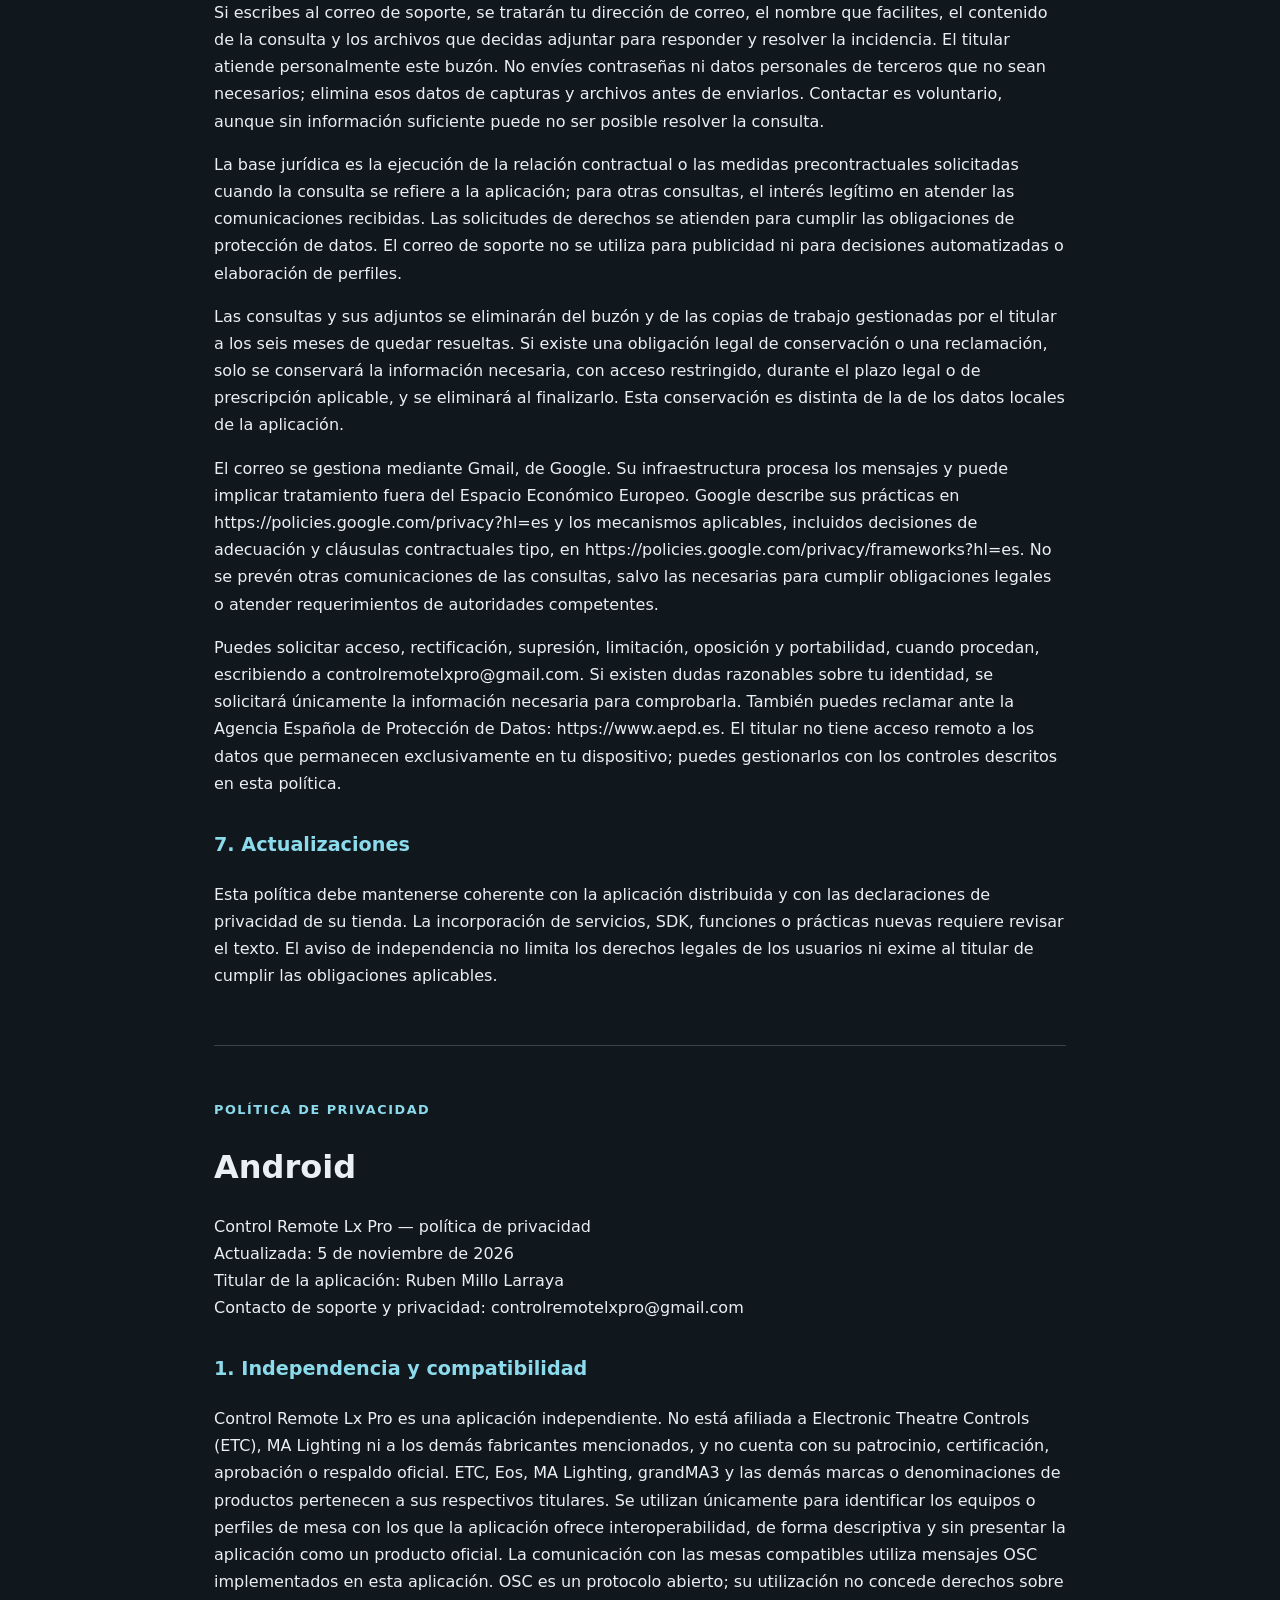
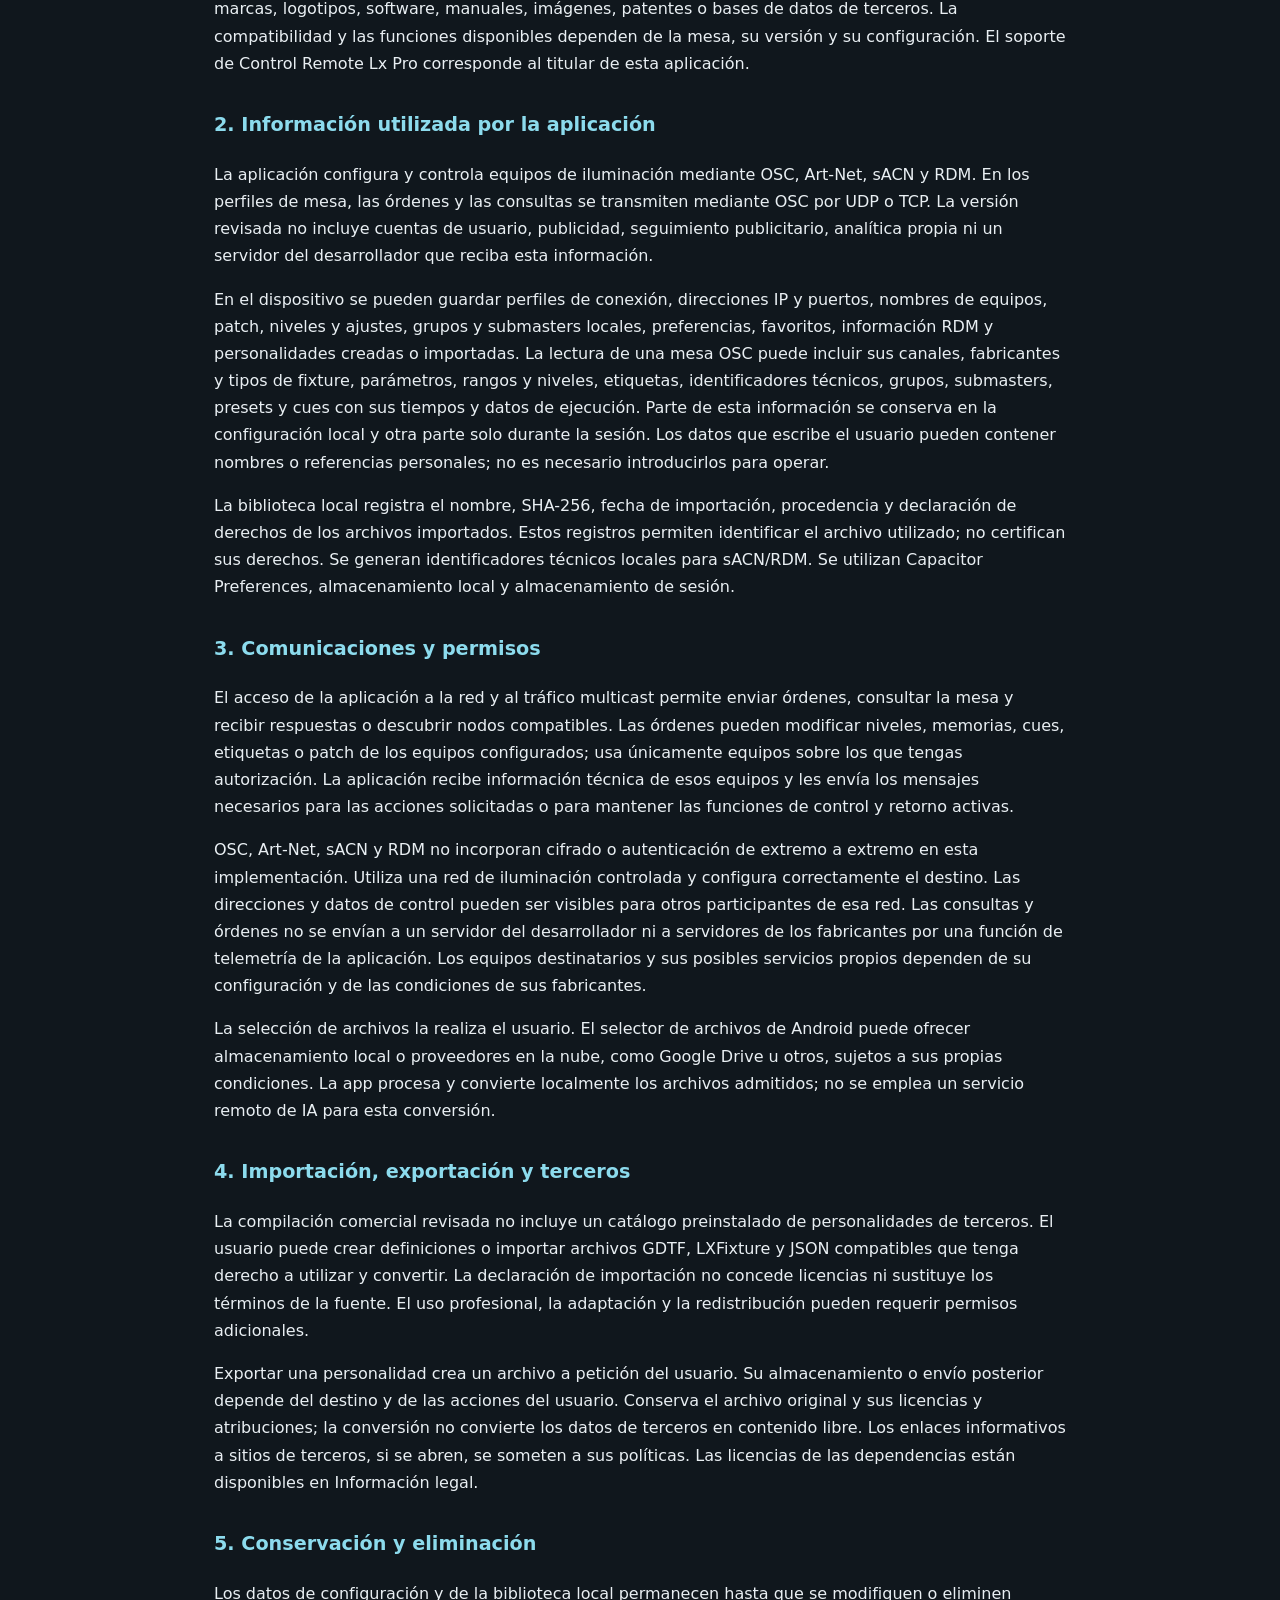
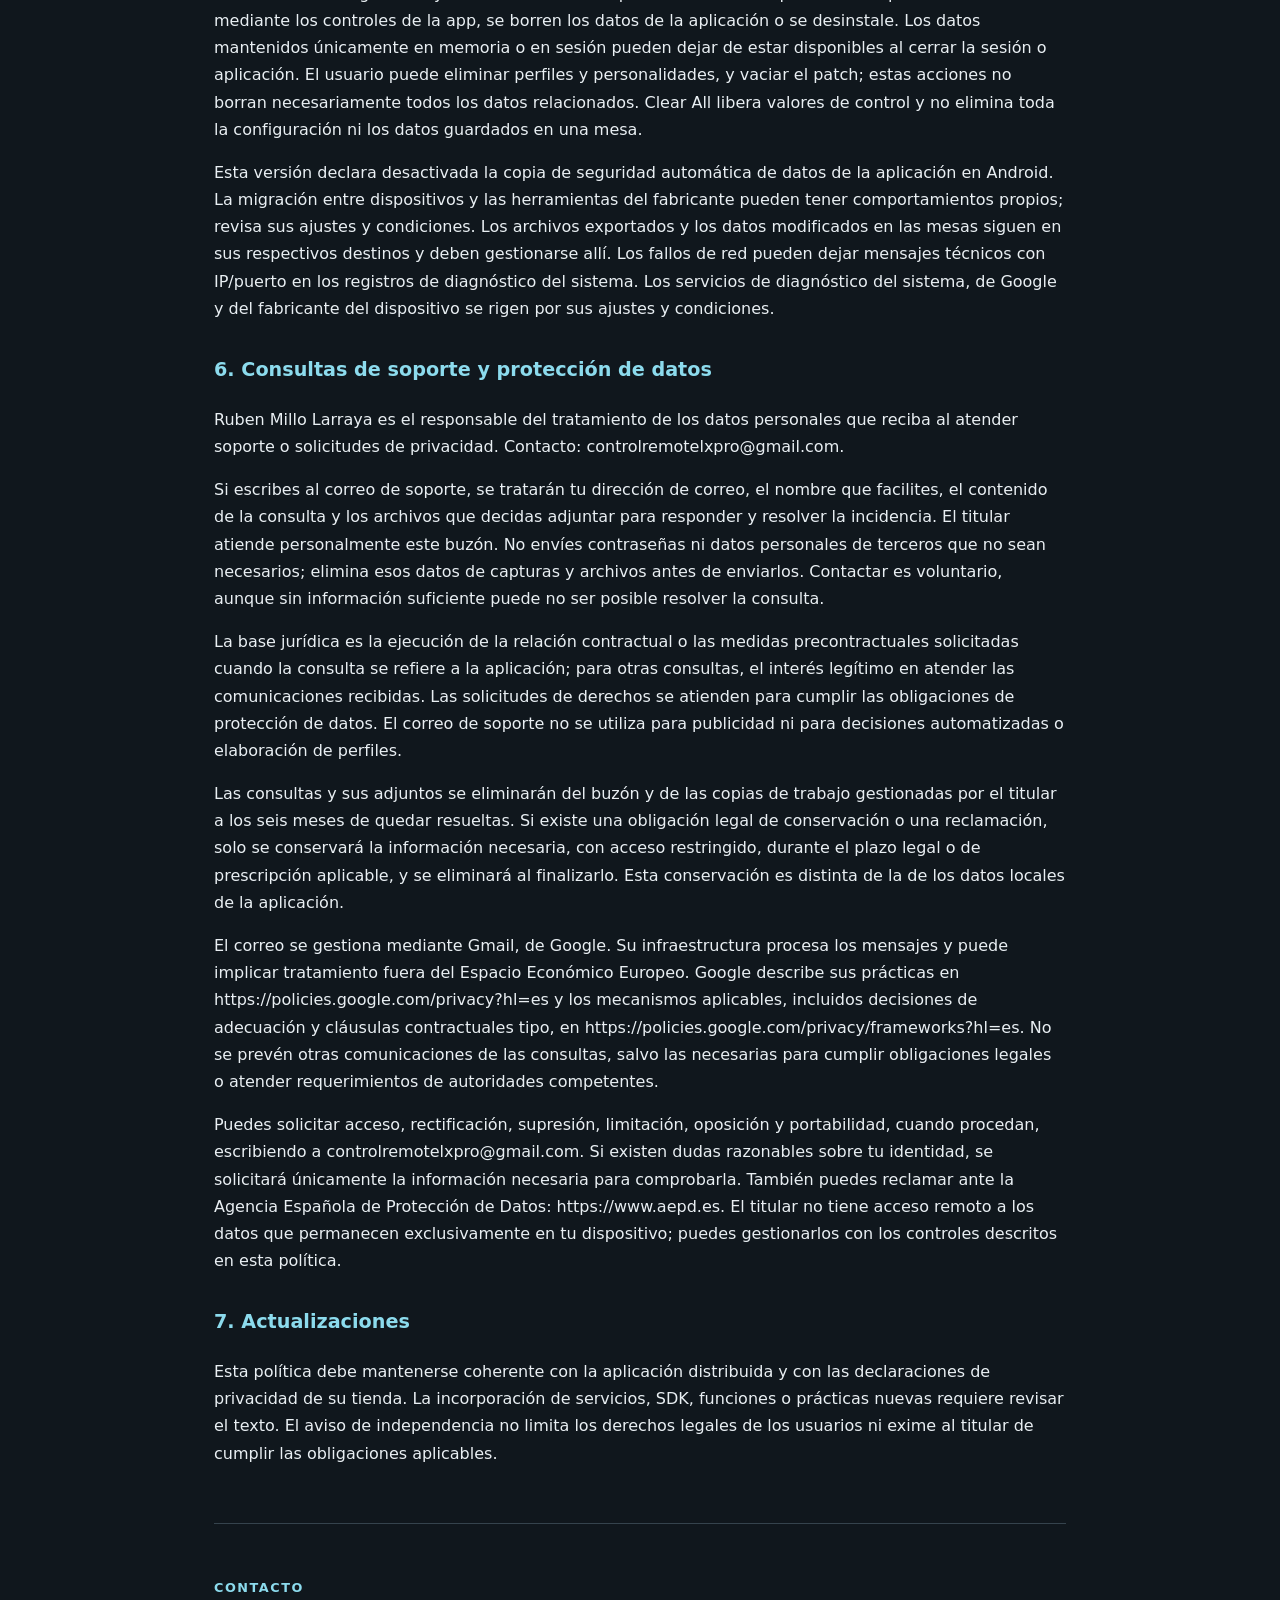
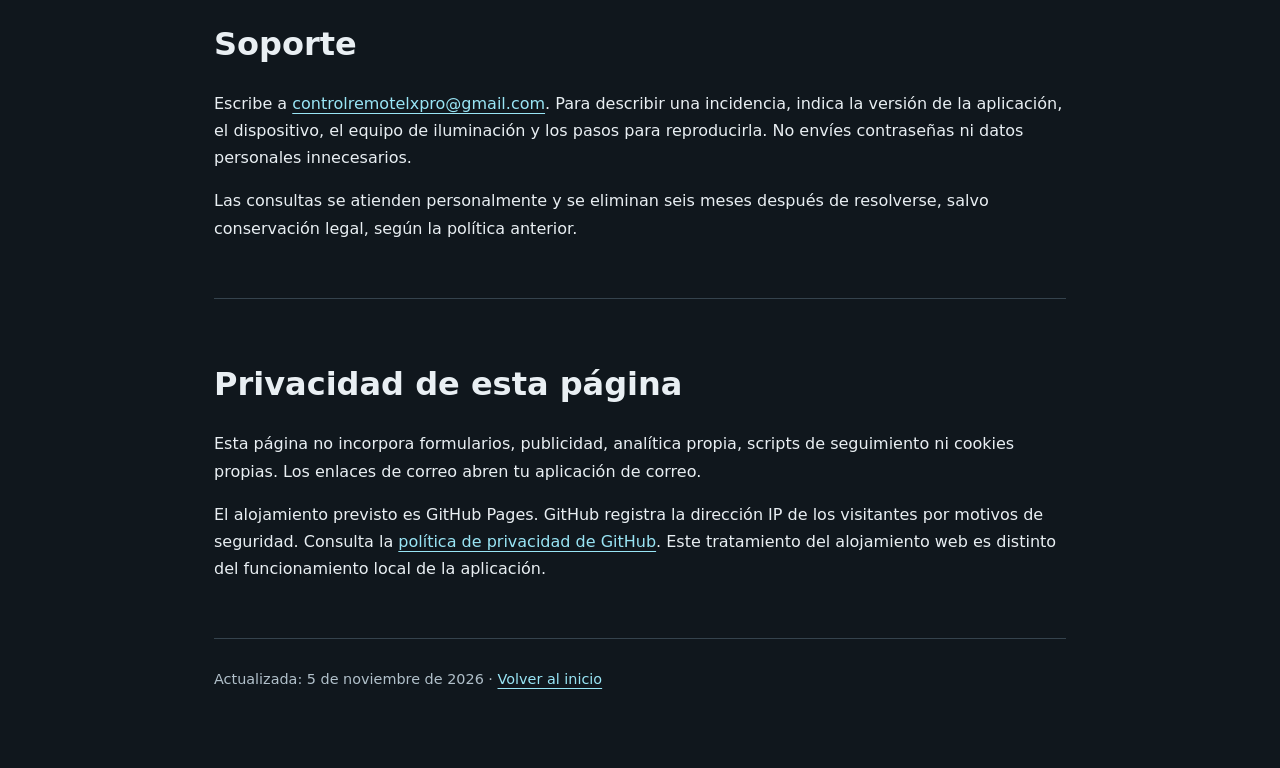
==== commit 23d0c6fc: "Añadir manual ilustrado por protocolos y enlaces desde la web" ====
--- a/index.html
+++ b/index.html
@@ -2,7 +2,7 @@
 <html lang="es"><head><meta charset="utf-8"><meta name="viewport" content="width=device-width,initial-scale=1"><meta name="description" content="Política de privacidad y soporte de Control Remote Lx Pro para iPhone, iPad y Android."><title>Control Remote Lx Pro · Privacidad y soporte</title>
 <style>
 :root{color-scheme:dark;font-family:system-ui,-apple-system,sans-serif;color:#e9eff3;background:#10171d}*{box-sizing:border-box}body{margin:0;line-height:1.7}main{max-width:900px;margin:auto;padding:48px 24px}header{padding:24px 0 44px;border-bottom:1px solid #35434d}.label{color:#8cdbed;font-size:.8rem;font-weight:700;letter-spacing:.12em}h1{font-size:clamp(2rem,7vw,3.8rem);line-height:1.08;letter-spacing:-.04em;max-width:650px}h2{font-size:2rem;line-height:1.2}h3{font-size:1.2rem;color:#8cdbed;margin-top:2rem}p{overflow-wrap:anywhere}a{color:#99e5f5;text-underline-offset:4px}a:focus-visible{outline:3px solid #ffcf80;outline-offset:5px}nav{display:flex;flex-wrap:wrap;gap:12px;margin-top:24px}nav a{border:1px solid #496370;border-radius:8px;padding:10px 16px;text-decoration:none}nav a:hover{background:#203641}section{padding:40px 0;border-bottom:1px solid #35434d;scroll-margin-top:20px}footer{padding:28px 0;color:#b1c0ca;font-size:.9rem}.skip{position:absolute;left:-9999px}.skip:focus{left:16px;top:8px;background:#10171d}@media print{:root{color:#111;background:white}nav,.skip{display:none}h3,.label,a{color:#111}main{max-width:none;padding:0}}
-</style></head><body><a class="skip" href="#ios">Ir a la política de privacidad</a><main><header><p class="label">CONTROL DE ILUMINACIÓN · RED LOCAL</p><h1>Control Remote Lx Pro</h1><p>Privacidad y soporte para iPhone, iPad y Android.</p><p>Titular: <strong>Ruben Millo Larraya</strong><br>Contacto: <a href="mailto:controlremotelxpro@gmail.com">controlremotelxpro@gmail.com</a></p><nav aria-label="Contenido"><a href="aplicacion.html">Descubre la aplicación</a><a href="#ios">Privacidad iPhone / iPad</a><a href="#android">Privacidad Android</a><a href="#soporte">Soporte</a></nav></header>
+</style></head><body><a class="skip" href="#ios">Ir a la política de privacidad</a><main><header><p class="label">CONTROL DE ILUMINACIÓN · RED LOCAL</p><h1>Control Remote Lx Pro</h1><p>Privacidad y soporte para iPhone, iPad y Android.</p><p>Titular: <strong>Ruben Millo Larraya</strong><br>Contacto: <a href="mailto:controlremotelxpro@gmail.com">controlremotelxpro@gmail.com</a></p><nav aria-label="Contenido"><a href="aplicacion.html">Descubre la aplicación</a><a href="manual/index.html">Manual de uso</a><a href="#ios">Privacidad iPhone / iPad</a><a href="#android">Privacidad Android</a><a href="#soporte">Soporte</a></nav></header>
 <section id="ios" aria-labelledby="title-ios"><p class="label">POLÍTICA DE PRIVACIDAD</p><h2 id="title-ios">iPhone y iPad</h2><p>Control Remote Lx Pro — política de privacidad<br>Actualizada: 5 de noviembre de 2026<br>Titular de la aplicación: Ruben Millo Larraya<br>Contacto de soporte y privacidad: controlremotelxpro@gmail.com</p>
 <h3>1. Independencia y compatibilidad</h3>
 <p>Control Remote Lx Pro es una aplicación independiente. No está afiliada a Electronic Theatre Controls (ETC), MA Lighting ni a los demás fabricantes mencionados, y no cuenta con su patrocinio, certificación, aprobación o respaldo oficial. ETC, Eos, MA Lighting, grandMA3 y las demás marcas o denominaciones de productos pertenecen a sus respectivos titulares. Se utilizan únicamente para identificar los equipos o perfiles de mesa con los que la aplicación ofrece interoperabilidad, de forma descriptiva y sin presentar la aplicación como un producto oficial. La comunicación con las mesas compatibles utiliza mensajes OSC implementados en esta aplicación. OSC es un protocolo abierto; su utilización no concede derechos sobre marcas, logotipos, software, manuales, imágenes, patentes o bases de datos de terceros. La compatibilidad y las funciones disponibles dependen de la mesa, su versión y su configuración. El soporte de Control Remote Lx Pro corresponde al titular de esta aplicación.</p>
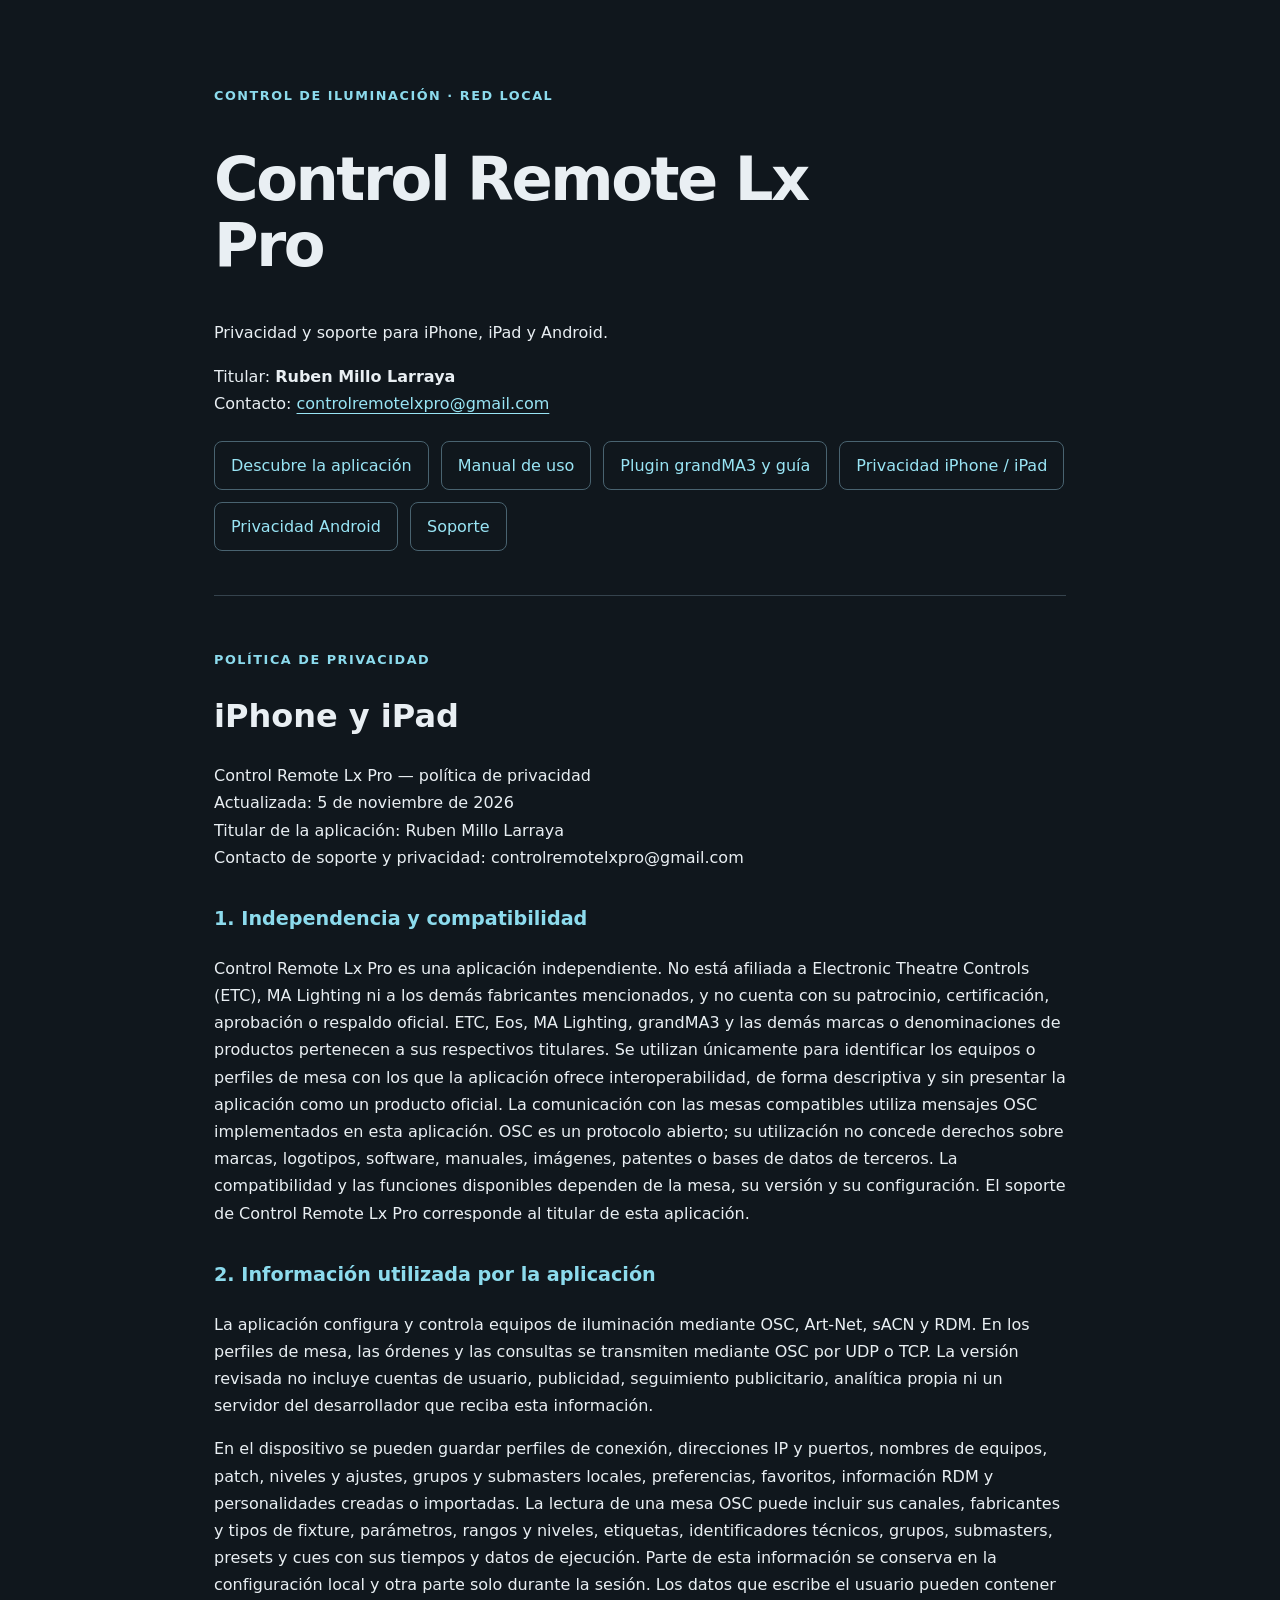
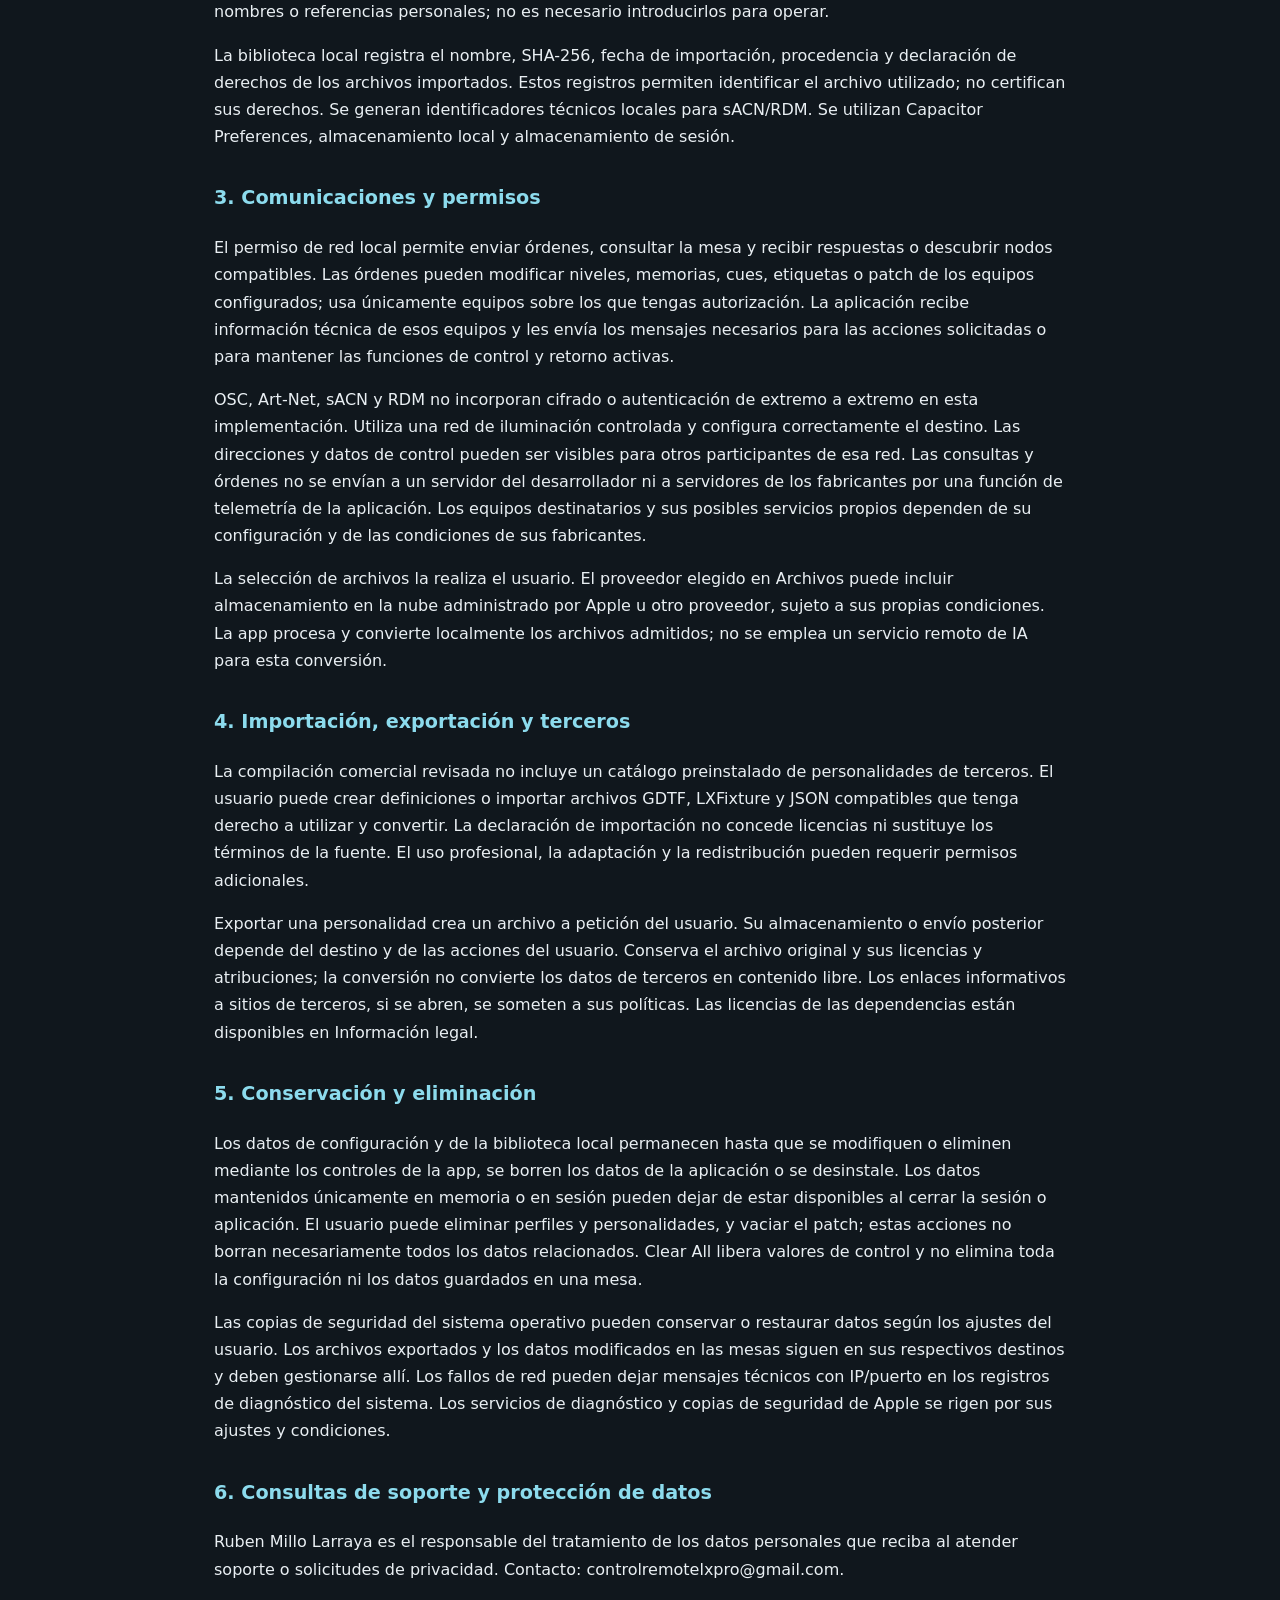
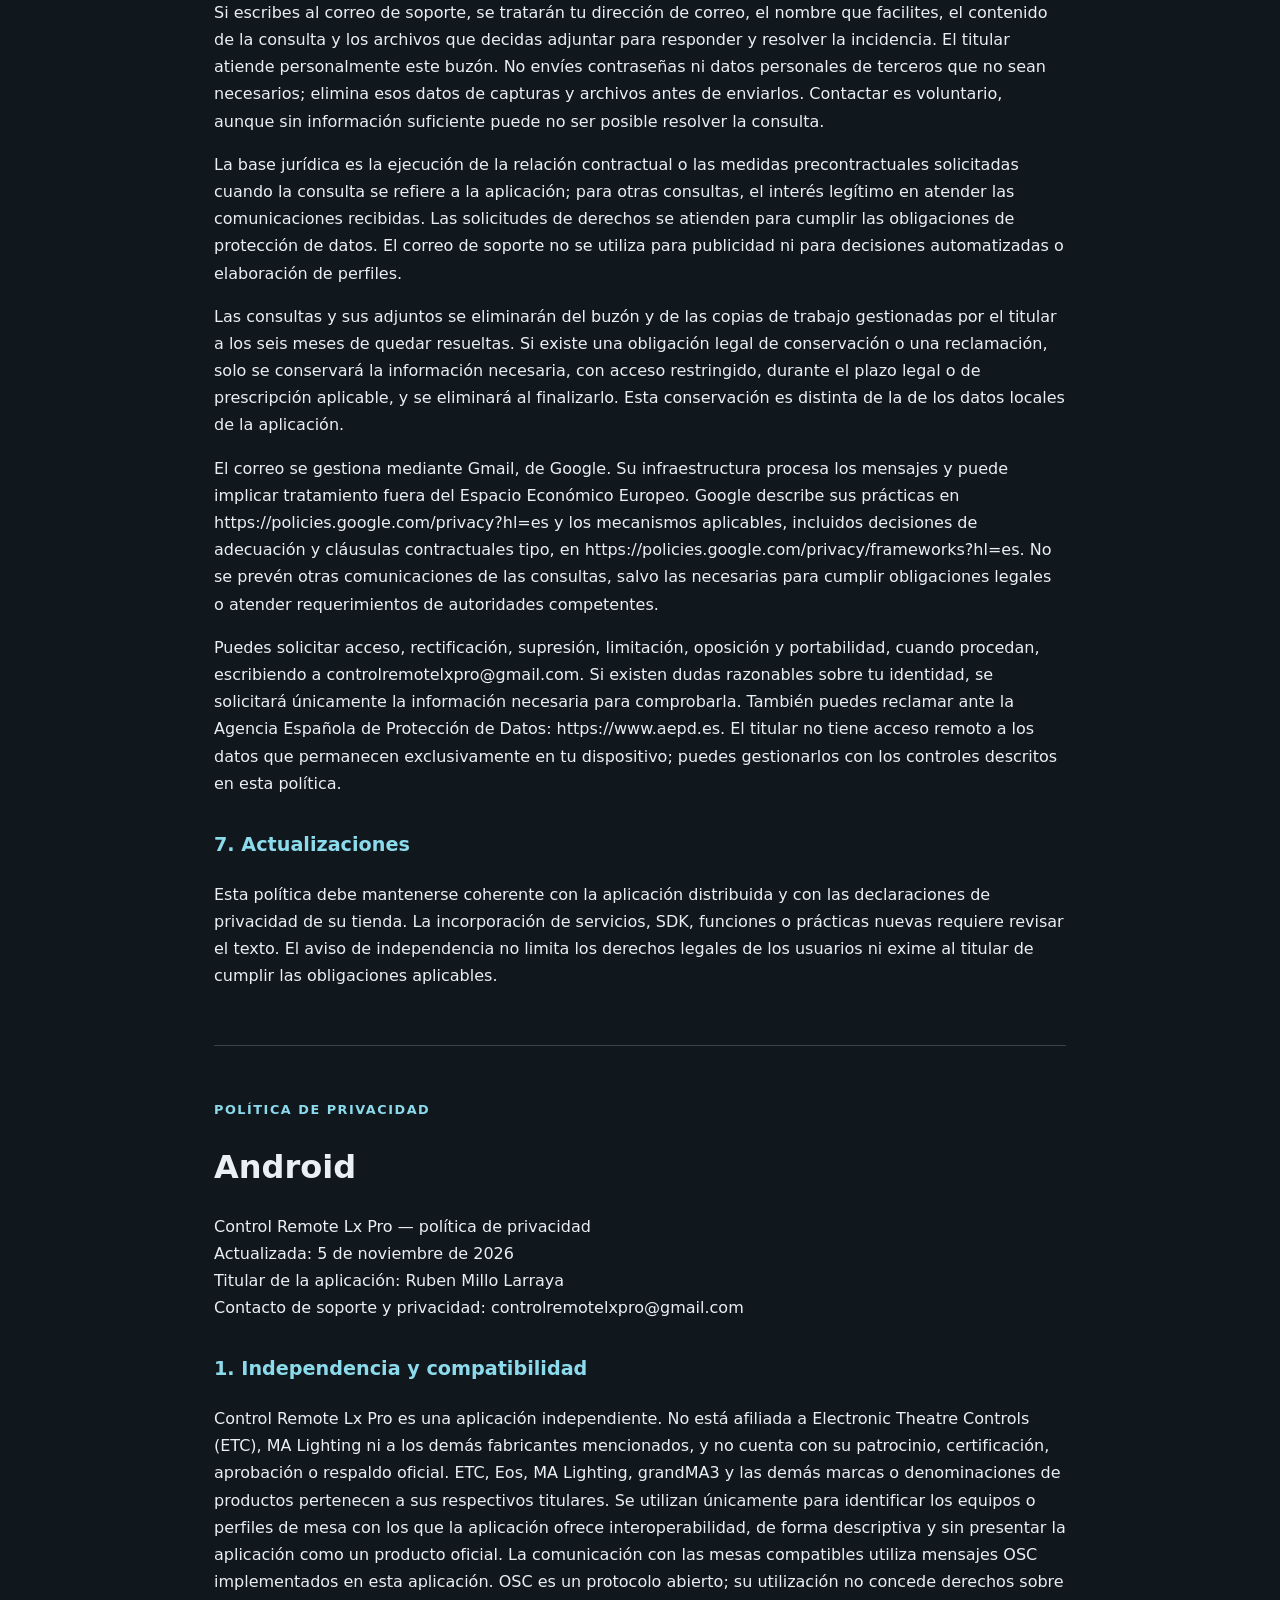
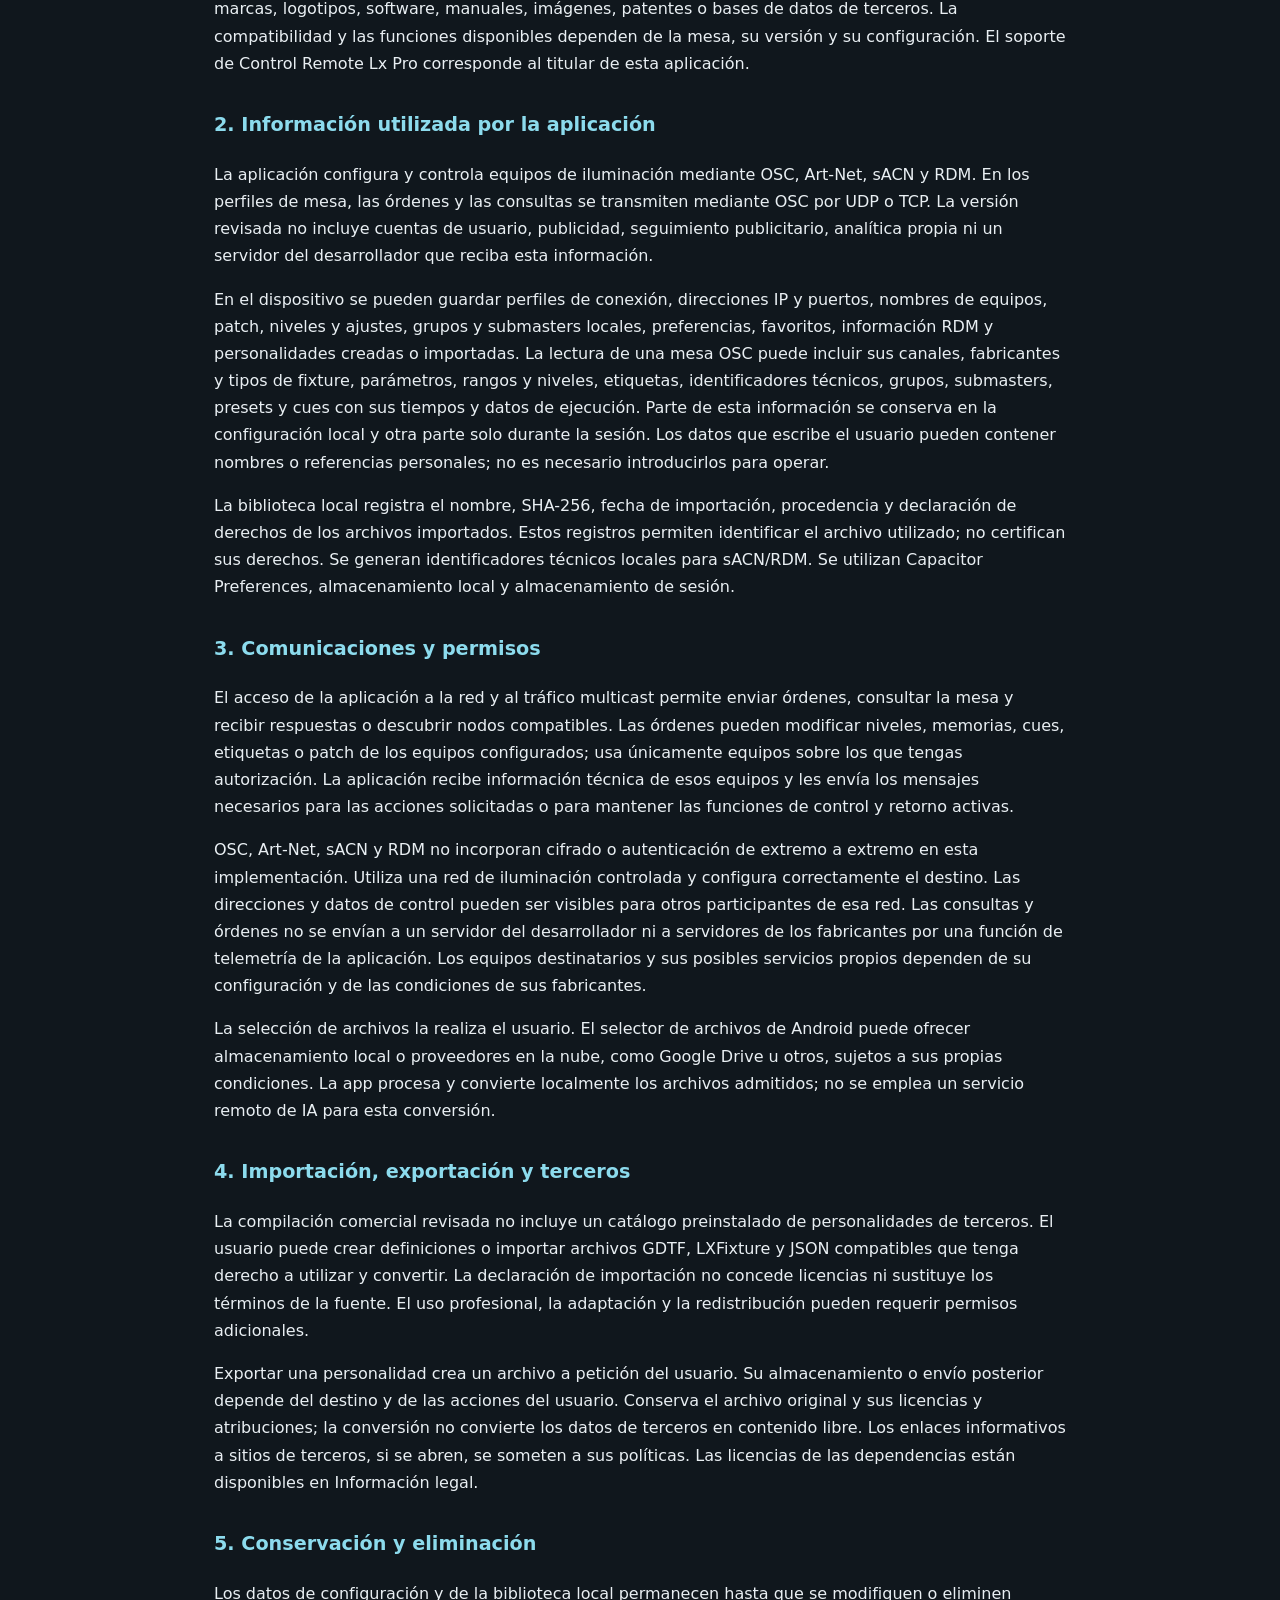
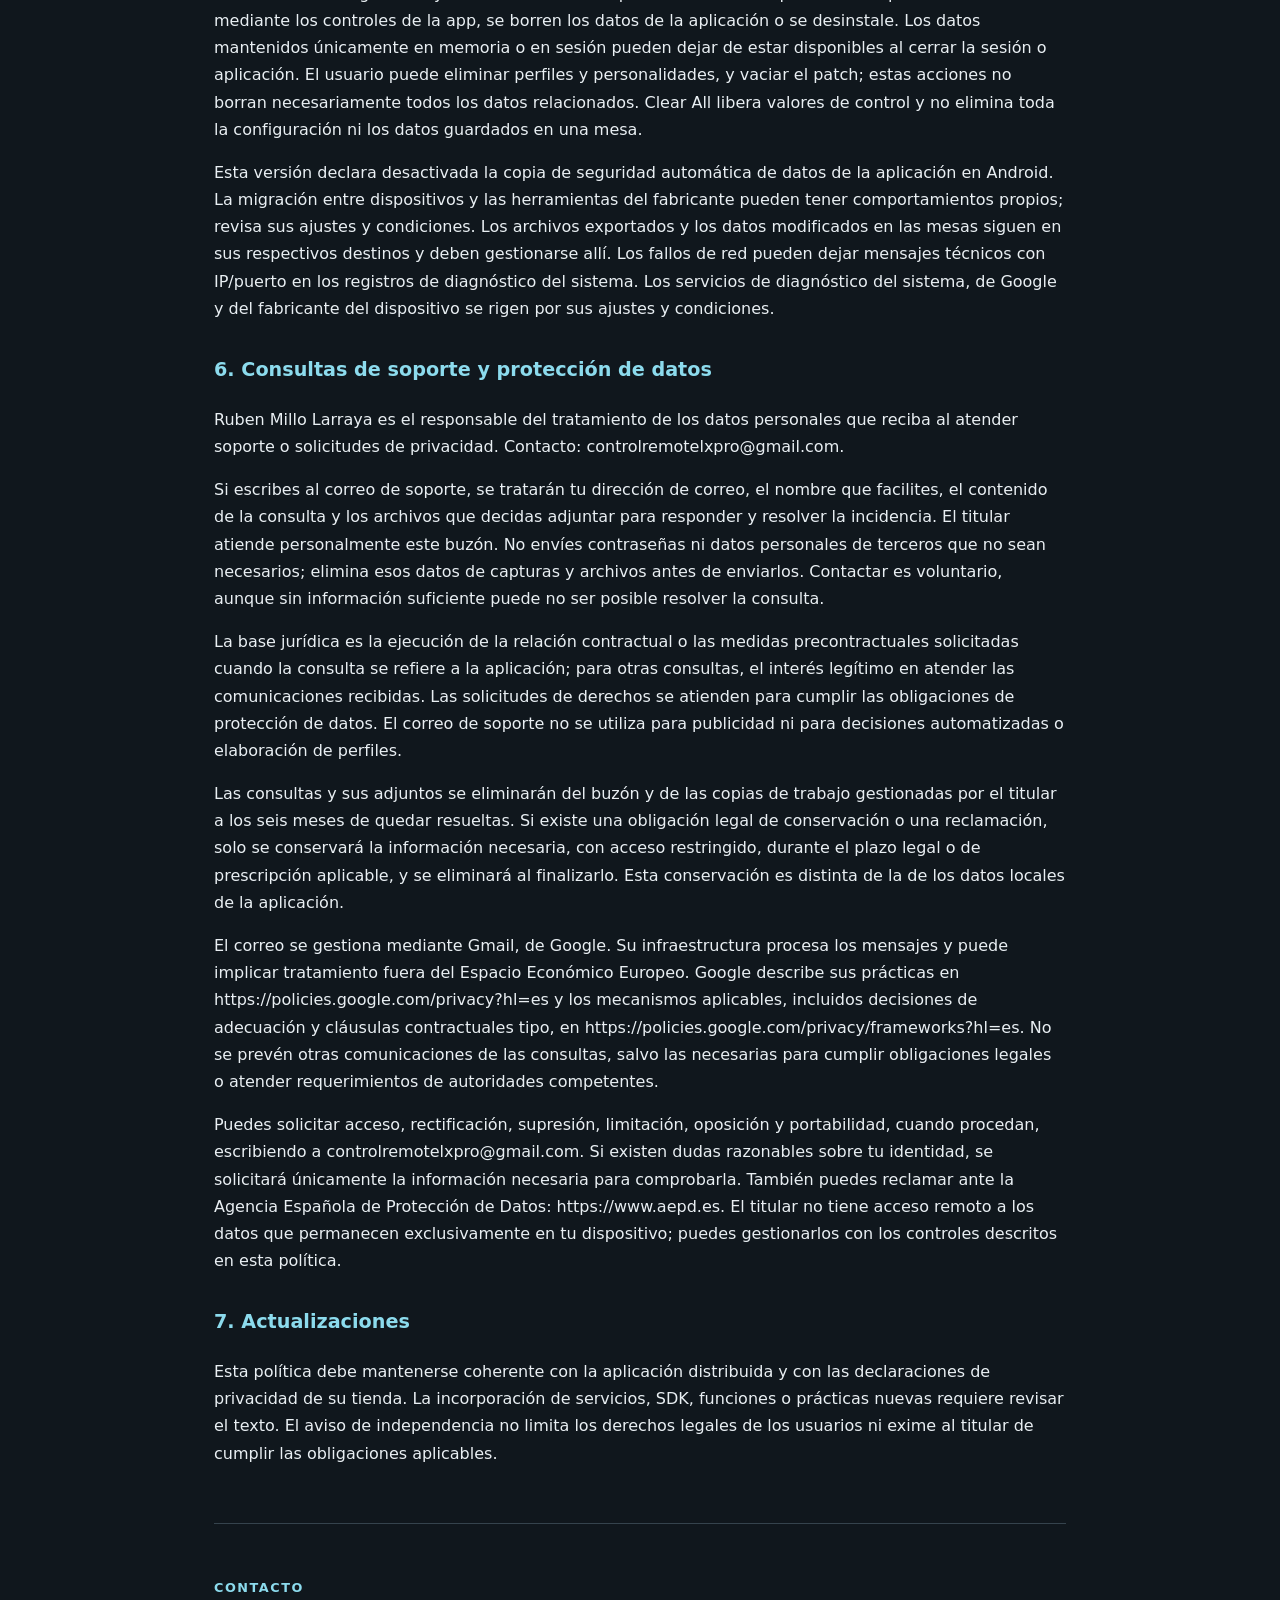
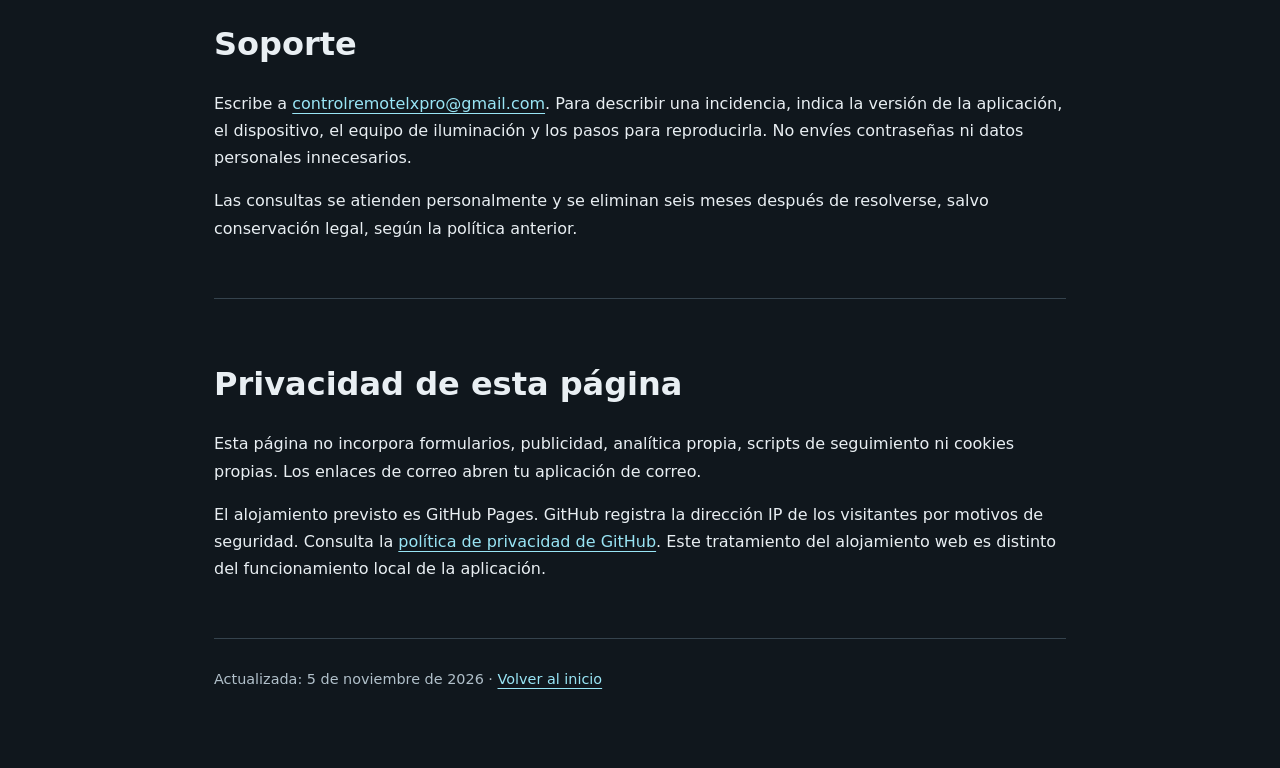
==== commit c5b0dead: "Añade LXSelection y su guía de instalación" ====
--- a/index.html
+++ b/index.html
@@ -2,7 +2,7 @@
 <html lang="es"><head><meta charset="utf-8"><meta name="viewport" content="width=device-width,initial-scale=1"><meta name="description" content="Política de privacidad y soporte de Control Remote Lx Pro para iPhone, iPad y Android."><title>Control Remote Lx Pro · Privacidad y soporte</title>
 <style>
 :root{color-scheme:dark;font-family:system-ui,-apple-system,sans-serif;color:#e9eff3;background:#10171d}*{box-sizing:border-box}body{margin:0;line-height:1.7}main{max-width:900px;margin:auto;padding:48px 24px}header{padding:24px 0 44px;border-bottom:1px solid #35434d}.label{color:#8cdbed;font-size:.8rem;font-weight:700;letter-spacing:.12em}h1{font-size:clamp(2rem,7vw,3.8rem);line-height:1.08;letter-spacing:-.04em;max-width:650px}h2{font-size:2rem;line-height:1.2}h3{font-size:1.2rem;color:#8cdbed;margin-top:2rem}p{overflow-wrap:anywhere}a{color:#99e5f5;text-underline-offset:4px}a:focus-visible{outline:3px solid #ffcf80;outline-offset:5px}nav{display:flex;flex-wrap:wrap;gap:12px;margin-top:24px}nav a{border:1px solid #496370;border-radius:8px;padding:10px 16px;text-decoration:none}nav a:hover{background:#203641}section{padding:40px 0;border-bottom:1px solid #35434d;scroll-margin-top:20px}footer{padding:28px 0;color:#b1c0ca;font-size:.9rem}.skip{position:absolute;left:-9999px}.skip:focus{left:16px;top:8px;background:#10171d}@media print{:root{color:#111;background:white}nav,.skip{display:none}h3,.label,a{color:#111}main{max-width:none;padding:0}}
-</style></head><body><a class="skip" href="#ios">Ir a la política de privacidad</a><main><header><p class="label">CONTROL DE ILUMINACIÓN · RED LOCAL</p><h1>Control Remote Lx Pro</h1><p>Privacidad y soporte para iPhone, iPad y Android.</p><p>Titular: <strong>Ruben Millo Larraya</strong><br>Contacto: <a href="mailto:controlremotelxpro@gmail.com">controlremotelxpro@gmail.com</a></p><nav aria-label="Contenido"><a href="aplicacion.html">Descubre la aplicación</a><a href="manual/index.html">Manual de uso</a><a href="#ios">Privacidad iPhone / iPad</a><a href="#android">Privacidad Android</a><a href="#soporte">Soporte</a></nav></header>
+</style></head><body><a class="skip" href="#ios">Ir a la política de privacidad</a><main><header><p class="label">CONTROL DE ILUMINACIÓN · RED LOCAL</p><h1>Control Remote Lx Pro</h1><p>Privacidad y soporte para iPhone, iPad y Android.</p><p>Titular: <strong>Ruben Millo Larraya</strong><br>Contacto: <a href="mailto:controlremotelxpro@gmail.com">controlremotelxpro@gmail.com</a></p><nav aria-label="Contenido"><a href="aplicacion.html">Descubre la aplicación</a><a href="manual/index.html">Manual de uso</a><a href="plugins/grandma3/index.html">Plugin grandMA3 y guía</a><a href="#ios">Privacidad iPhone / iPad</a><a href="#android">Privacidad Android</a><a href="#soporte">Soporte</a></nav></header>
 <section id="ios" aria-labelledby="title-ios"><p class="label">POLÍTICA DE PRIVACIDAD</p><h2 id="title-ios">iPhone y iPad</h2><p>Control Remote Lx Pro — política de privacidad<br>Actualizada: 5 de noviembre de 2026<br>Titular de la aplicación: Ruben Millo Larraya<br>Contacto de soporte y privacidad: controlremotelxpro@gmail.com</p>
 <h3>1. Independencia y compatibilidad</h3>
 <p>Control Remote Lx Pro es una aplicación independiente. No está afiliada a Electronic Theatre Controls (ETC), MA Lighting ni a los demás fabricantes mencionados, y no cuenta con su patrocinio, certificación, aprobación o respaldo oficial. ETC, Eos, MA Lighting, grandMA3 y las demás marcas o denominaciones de productos pertenecen a sus respectivos titulares. Se utilizan únicamente para identificar los equipos o perfiles de mesa con los que la aplicación ofrece interoperabilidad, de forma descriptiva y sin presentar la aplicación como un producto oficial. La comunicación con las mesas compatibles utiliza mensajes OSC implementados en esta aplicación. OSC es un protocolo abierto; su utilización no concede derechos sobre marcas, logotipos, software, manuales, imágenes, patentes o bases de datos de terceros. La compatibilidad y las funciones disponibles dependen de la mesa, su versión y su configuración. El soporte de Control Remote Lx Pro corresponde al titular de esta aplicación.</p>
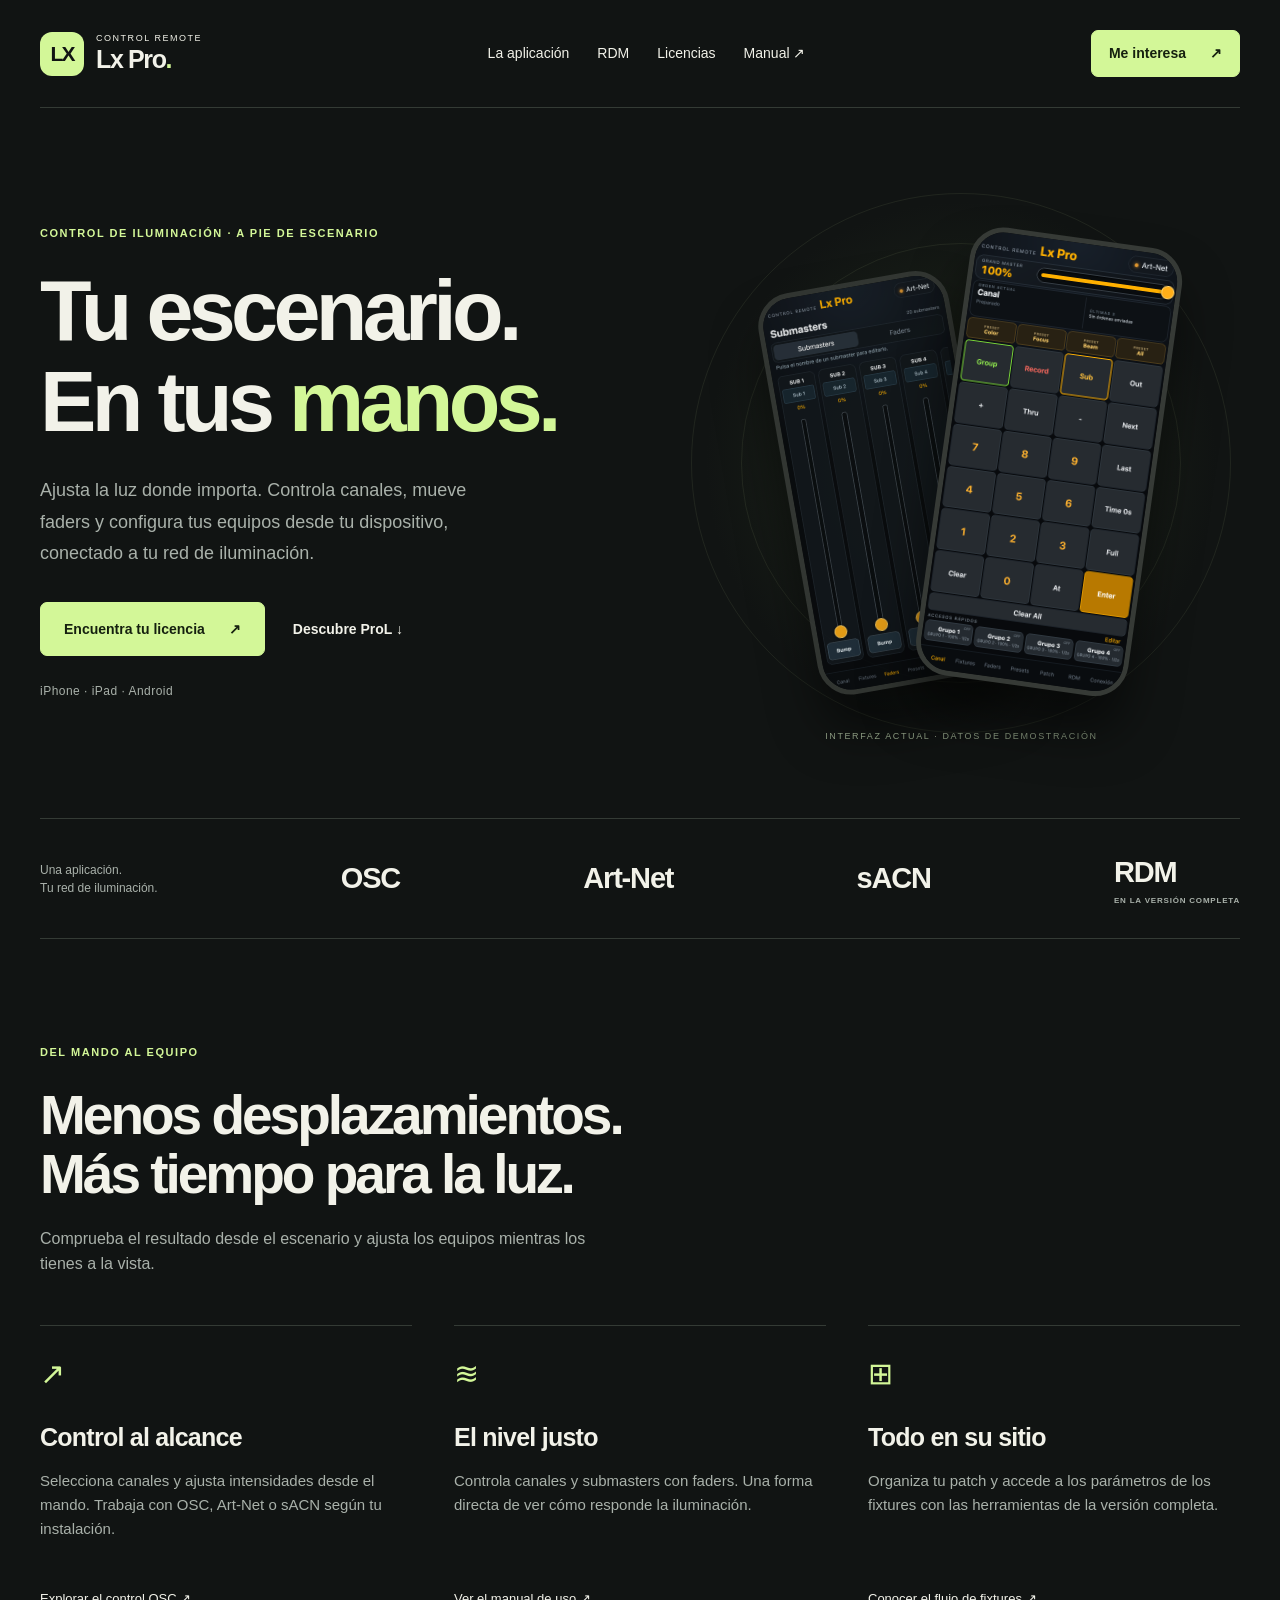
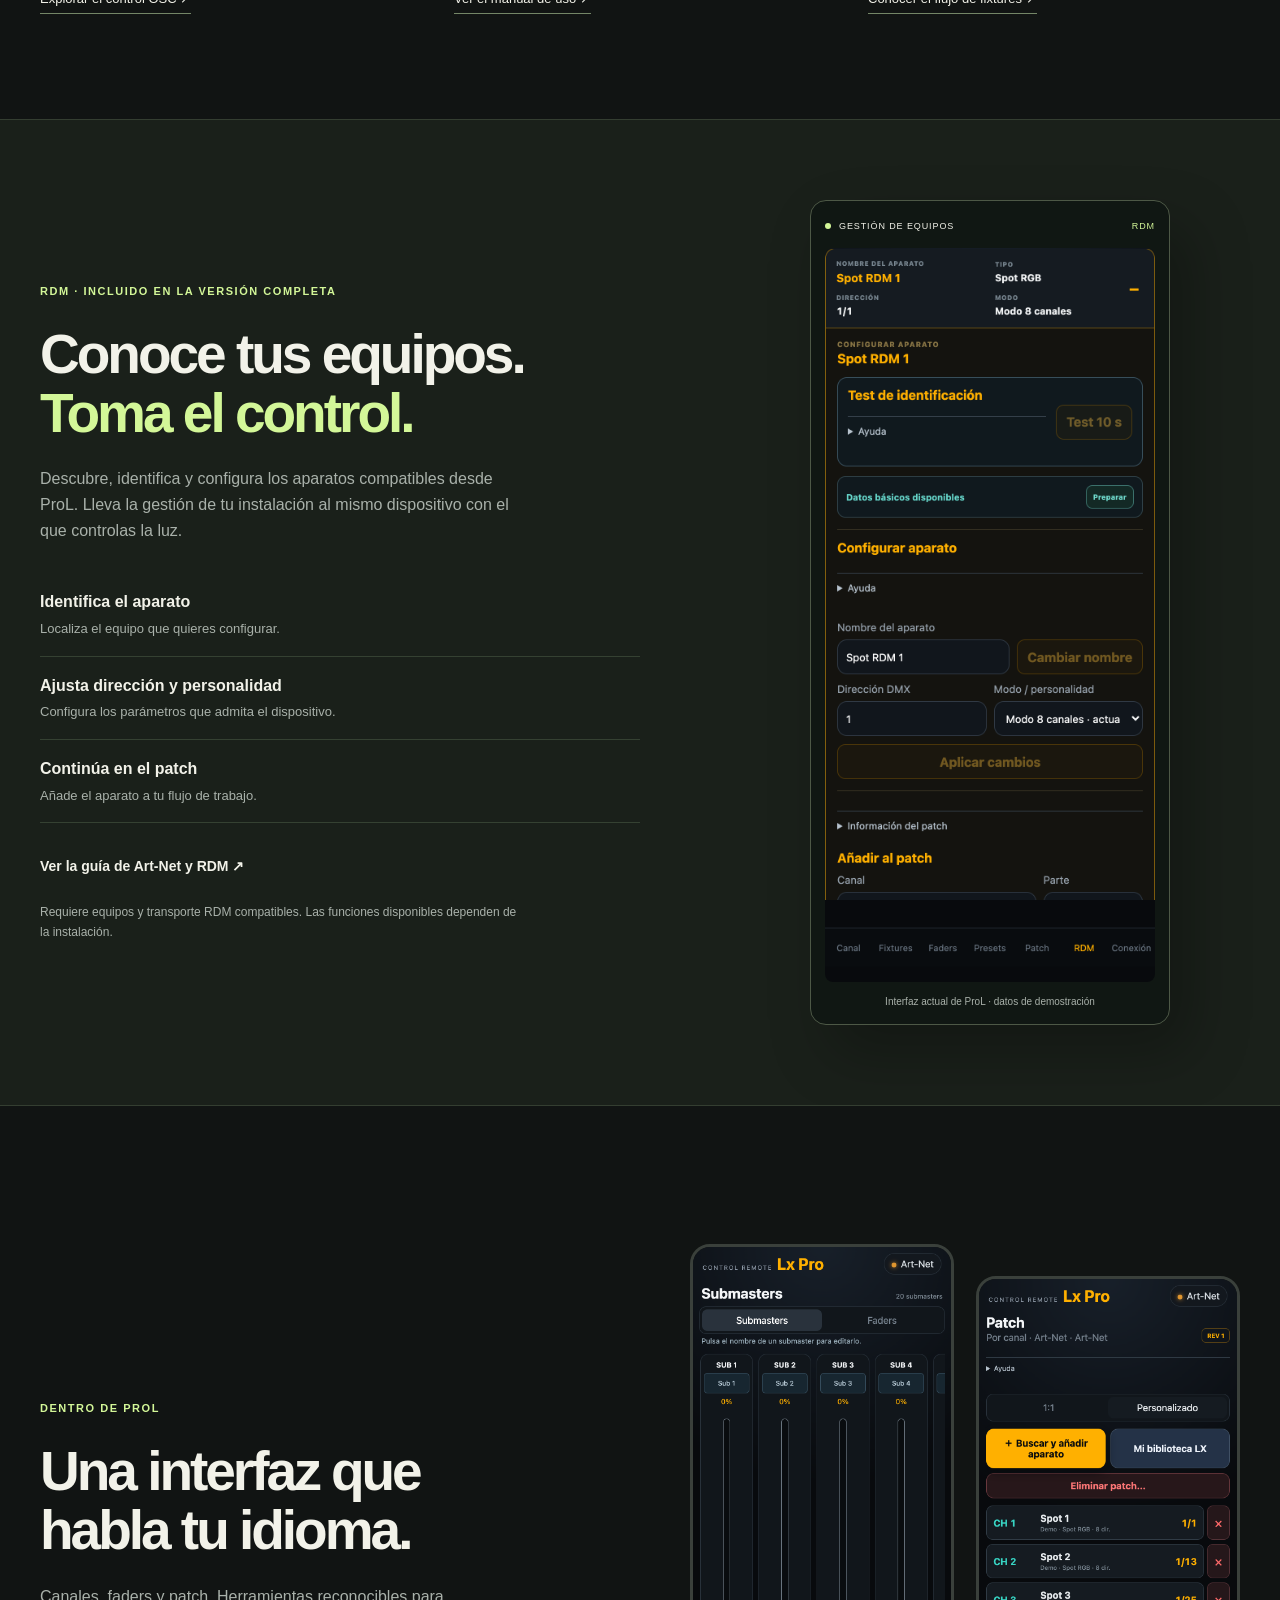
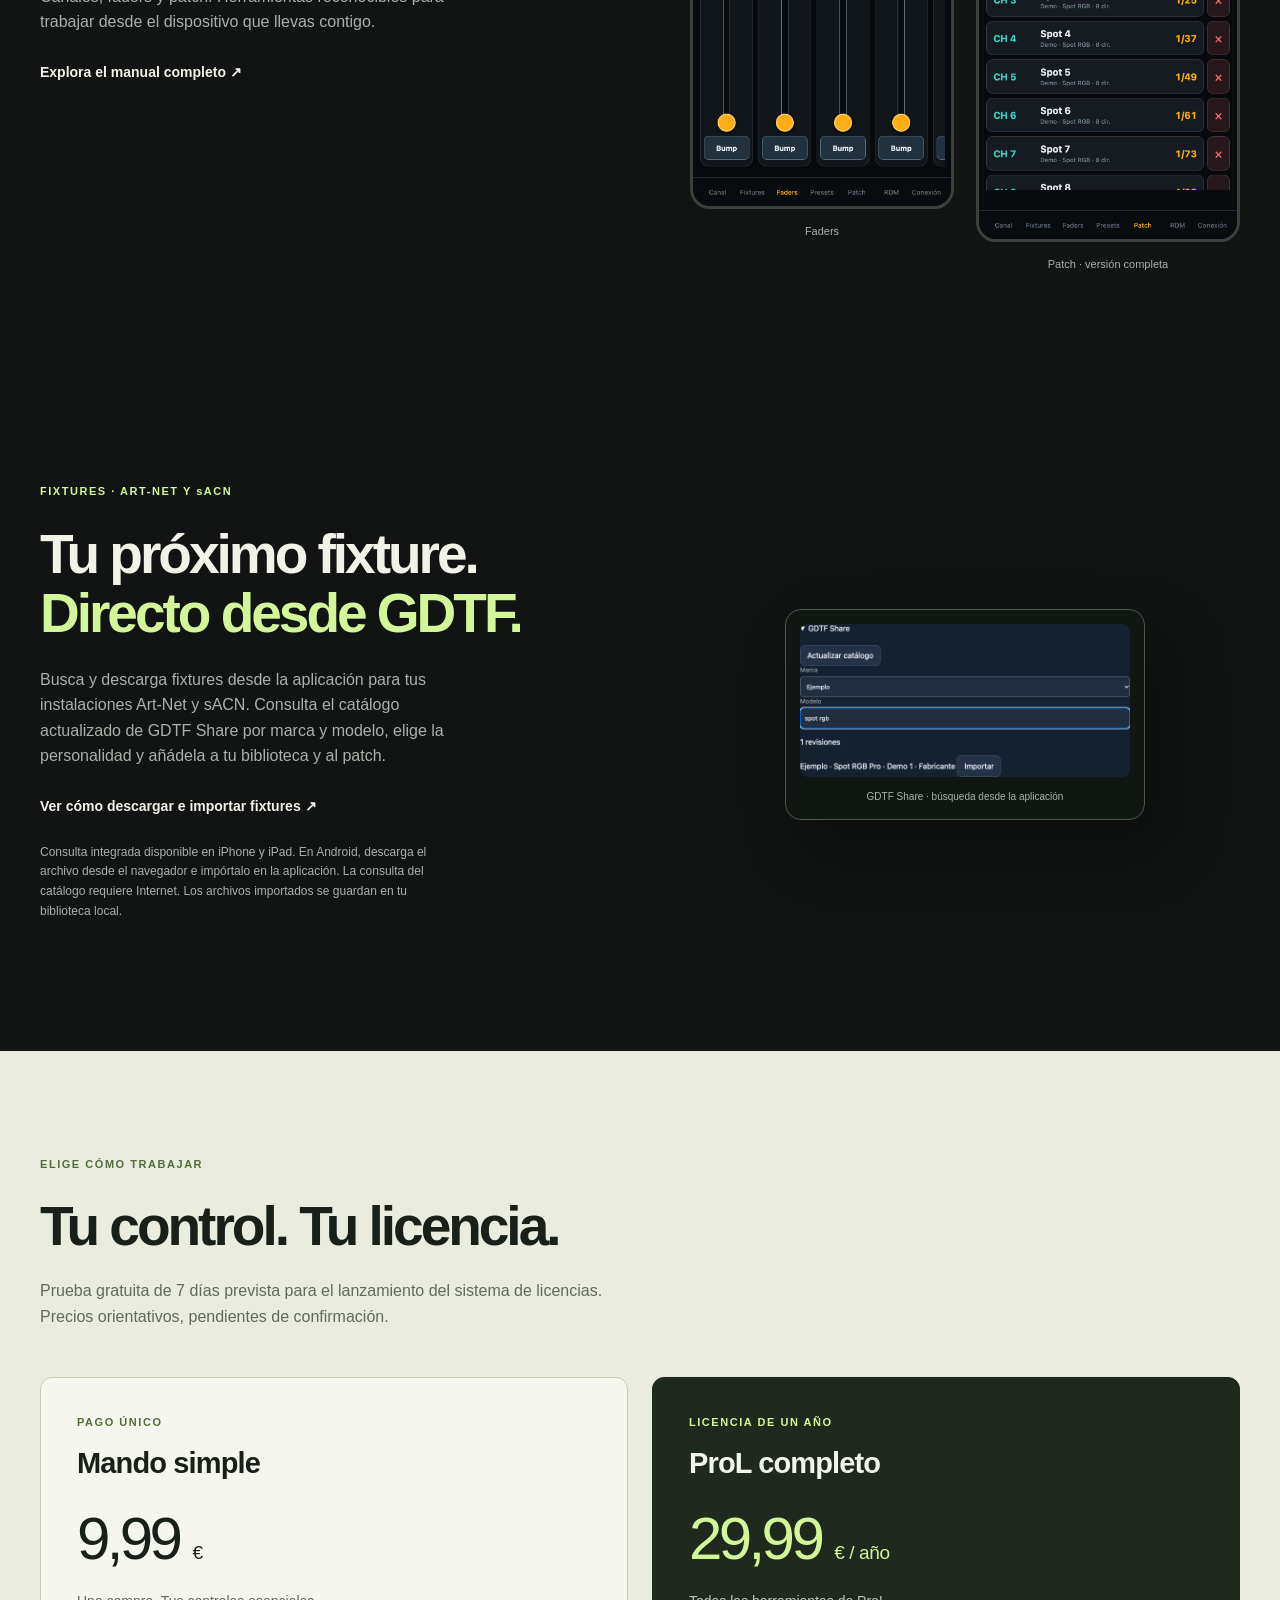
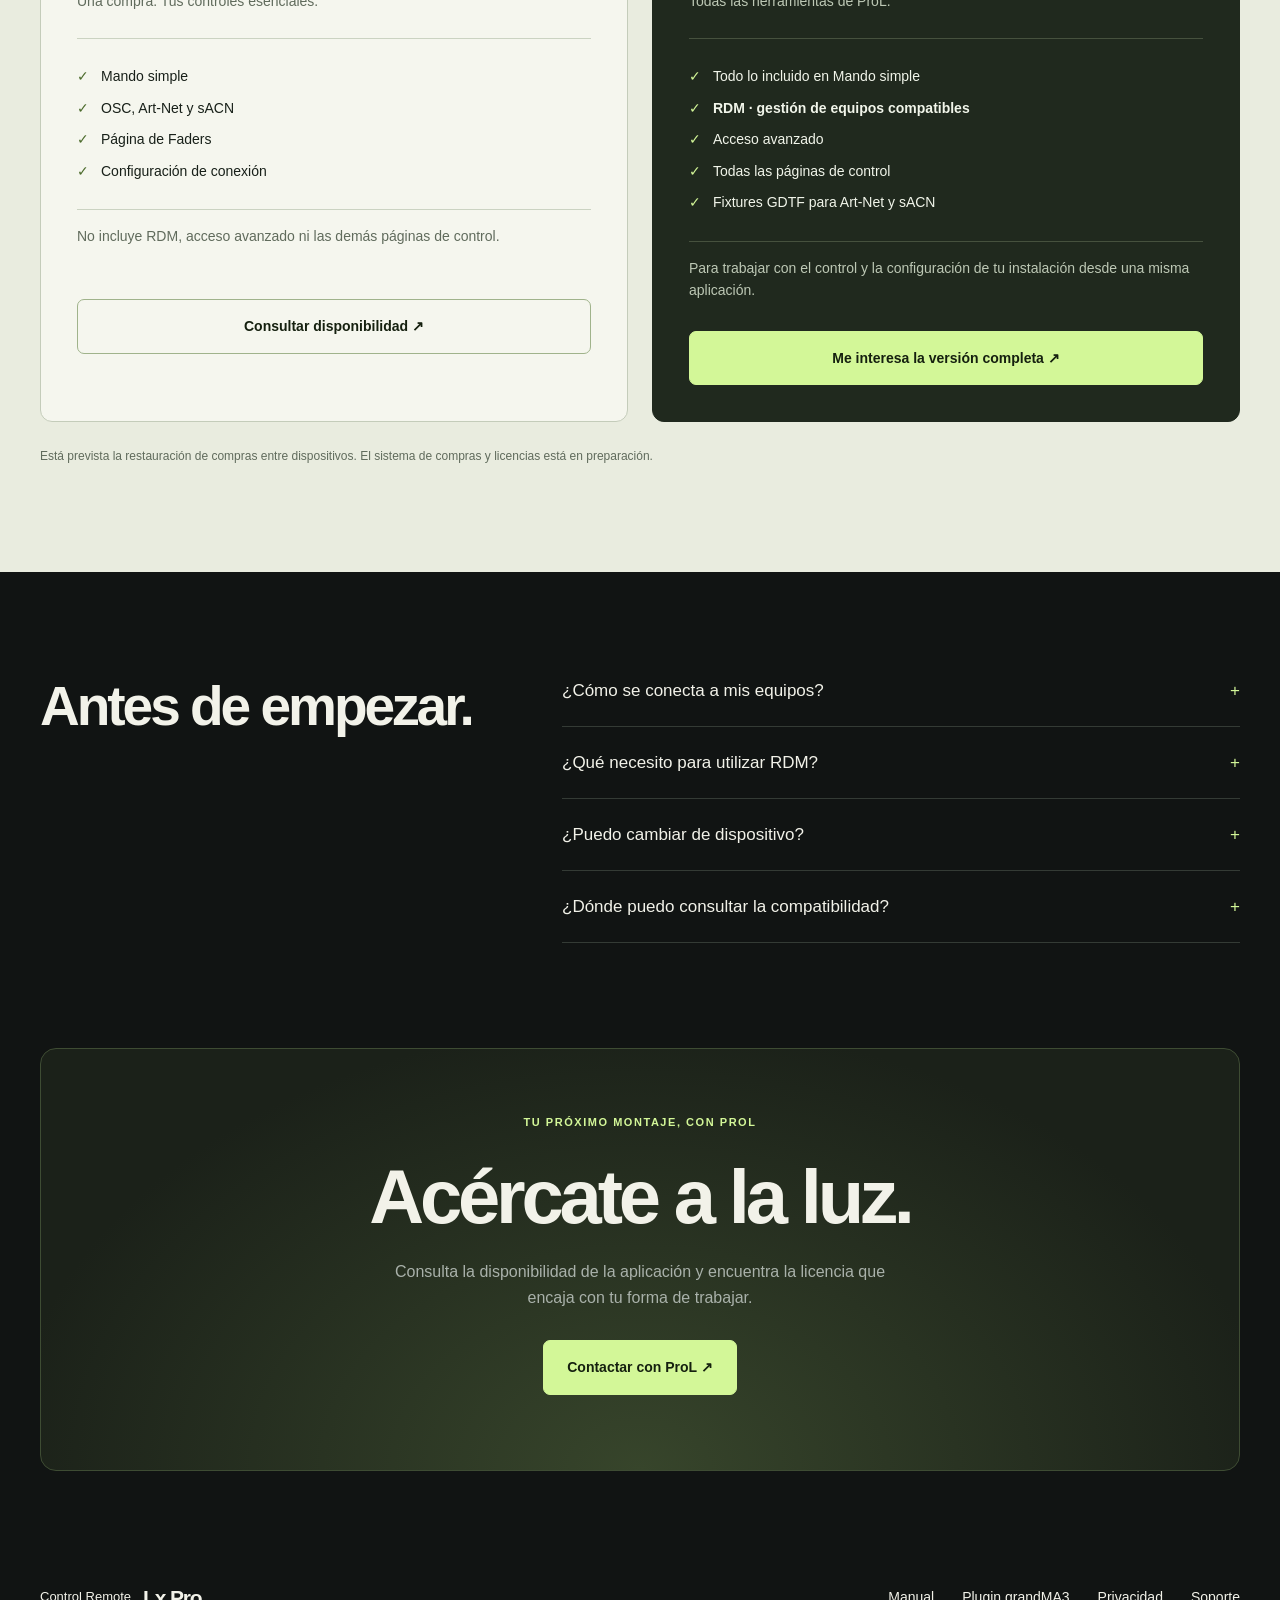
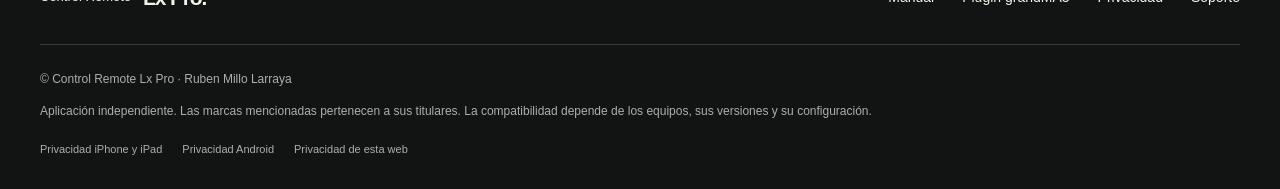
==== commit b87bdee9: "Renovar web ProL, capturas actuales, licencias y diseño del manual" ====
--- a/index.html
+++ b/index.html
@@ -1,60 +1,64 @@
 <!doctype html>
-<html lang="es"><head><meta charset="utf-8"><meta name="viewport" content="width=device-width,initial-scale=1"><meta name="description" content="Política de privacidad y soporte de Control Remote Lx Pro para iPhone, iPad y Android."><title>Control Remote Lx Pro · Privacidad y soporte</title>
-<style>
-:root{color-scheme:dark;font-family:system-ui,-apple-system,sans-serif;color:#e9eff3;background:#10171d}*{box-sizing:border-box}body{margin:0;line-height:1.7}main{max-width:900px;margin:auto;padding:48px 24px}header{padding:24px 0 44px;border-bottom:1px solid #35434d}.label{color:#8cdbed;font-size:.8rem;font-weight:700;letter-spacing:.12em}h1{font-size:clamp(2rem,7vw,3.8rem);line-height:1.08;letter-spacing:-.04em;max-width:650px}h2{font-size:2rem;line-height:1.2}h3{font-size:1.2rem;color:#8cdbed;margin-top:2rem}p{overflow-wrap:anywhere}a{color:#99e5f5;text-underline-offset:4px}a:focus-visible{outline:3px solid #ffcf80;outline-offset:5px}nav{display:flex;flex-wrap:wrap;gap:12px;margin-top:24px}nav a{border:1px solid #496370;border-radius:8px;padding:10px 16px;text-decoration:none}nav a:hover{background:#203641}section{padding:40px 0;border-bottom:1px solid #35434d;scroll-margin-top:20px}footer{padding:28px 0;color:#b1c0ca;font-size:.9rem}.skip{position:absolute;left:-9999px}.skip:focus{left:16px;top:8px;background:#10171d}@media print{:root{color:#111;background:white}nav,.skip{display:none}h3,.label,a{color:#111}main{max-width:none;padding:0}}
-</style></head><body><a class="skip" href="#ios">Ir a la política de privacidad</a><main><header><p class="label">CONTROL DE ILUMINACIÓN · RED LOCAL</p><h1>Control Remote Lx Pro</h1><p>Privacidad y soporte para iPhone, iPad y Android.</p><p>Titular: <strong>Ruben Millo Larraya</strong><br>Contacto: <a href="mailto:controlremotelxpro@gmail.com">controlremotelxpro@gmail.com</a></p><nav aria-label="Contenido"><a href="aplicacion.html">Descubre la aplicación</a><a href="manual/index.html">Manual de uso</a><a href="plugins/grandma3/index.html">Plugin grandMA3 y guía</a><a href="#ios">Privacidad iPhone / iPad</a><a href="#android">Privacidad Android</a><a href="#soporte">Soporte</a></nav></header>
-<section id="ios" aria-labelledby="title-ios"><p class="label">POLÍTICA DE PRIVACIDAD</p><h2 id="title-ios">iPhone y iPad</h2><p>Control Remote Lx Pro — política de privacidad<br>Actualizada: 5 de noviembre de 2026<br>Titular de la aplicación: Ruben Millo Larraya<br>Contacto de soporte y privacidad: controlremotelxpro@gmail.com</p>
-<h3>1. Independencia y compatibilidad</h3>
-<p>Control Remote Lx Pro es una aplicación independiente. No está afiliada a Electronic Theatre Controls (ETC), MA Lighting ni a los demás fabricantes mencionados, y no cuenta con su patrocinio, certificación, aprobación o respaldo oficial. ETC, Eos, MA Lighting, grandMA3 y las demás marcas o denominaciones de productos pertenecen a sus respectivos titulares. Se utilizan únicamente para identificar los equipos o perfiles de mesa con los que la aplicación ofrece interoperabilidad, de forma descriptiva y sin presentar la aplicación como un producto oficial. La comunicación con las mesas compatibles utiliza mensajes OSC implementados en esta aplicación. OSC es un protocolo abierto; su utilización no concede derechos sobre marcas, logotipos, software, manuales, imágenes, patentes o bases de datos de terceros. La compatibilidad y las funciones disponibles dependen de la mesa, su versión y su configuración. El soporte de Control Remote Lx Pro corresponde al titular de esta aplicación.</p>
-<h3>2. Información utilizada por la aplicación</h3>
-<p>La aplicación configura y controla equipos de iluminación mediante OSC, Art-Net, sACN y RDM. En los perfiles de mesa, las órdenes y las consultas se transmiten mediante OSC por UDP o TCP. La versión revisada no incluye cuentas de usuario, publicidad, seguimiento publicitario, analítica propia ni un servidor del desarrollador que reciba esta información.</p>
-<p>En el dispositivo se pueden guardar perfiles de conexión, direcciones IP y puertos, nombres de equipos, patch, niveles y ajustes, grupos y submasters locales, preferencias, favoritos, información RDM y personalidades creadas o importadas. La lectura de una mesa OSC puede incluir sus canales, fabricantes y tipos de fixture, parámetros, rangos y niveles, etiquetas, identificadores técnicos, grupos, submasters, presets y cues con sus tiempos y datos de ejecución. Parte de esta información se conserva en la configuración local y otra parte solo durante la sesión. Los datos que escribe el usuario pueden contener nombres o referencias personales; no es necesario introducirlos para operar.</p>
-<p>La biblioteca local registra el nombre, SHA-256, fecha de importación, procedencia y declaración de derechos de los archivos importados. Estos registros permiten identificar el archivo utilizado; no certifican sus derechos. Se generan identificadores técnicos locales para sACN/RDM. Se utilizan Capacitor Preferences, almacenamiento local y almacenamiento de sesión.</p>
-<h3>3. Comunicaciones y permisos</h3>
-<p>El permiso de red local permite enviar órdenes, consultar la mesa y recibir respuestas o descubrir nodos compatibles. Las órdenes pueden modificar niveles, memorias, cues, etiquetas o patch de los equipos configurados; usa únicamente equipos sobre los que tengas autorización. La aplicación recibe información técnica de esos equipos y les envía los mensajes necesarios para las acciones solicitadas o para mantener las funciones de control y retorno activas.</p>
-<p>OSC, Art-Net, sACN y RDM no incorporan cifrado o autenticación de extremo a extremo en esta implementación. Utiliza una red de iluminación controlada y configura correctamente el destino. Las direcciones y datos de control pueden ser visibles para otros participantes de esa red. Las consultas y órdenes no se envían a un servidor del desarrollador ni a servidores de los fabricantes por una función de telemetría de la aplicación. Los equipos destinatarios y sus posibles servicios propios dependen de su configuración y de las condiciones de sus fabricantes.</p>
-<p>La selección de archivos la realiza el usuario. El proveedor elegido en Archivos puede incluir almacenamiento en la nube administrado por Apple u otro proveedor, sujeto a sus propias condiciones. La app procesa y convierte localmente los archivos admitidos; no se emplea un servicio remoto de IA para esta conversión.</p>
-<h3>4. Importación, exportación y terceros</h3>
-<p>La compilación comercial revisada no incluye un catálogo preinstalado de personalidades de terceros. El usuario puede crear definiciones o importar archivos GDTF, LXFixture y JSON compatibles que tenga derecho a utilizar y convertir. La declaración de importación no concede licencias ni sustituye los términos de la fuente. El uso profesional, la adaptación y la redistribución pueden requerir permisos adicionales.</p>
-<p>Exportar una personalidad crea un archivo a petición del usuario. Su almacenamiento o envío posterior depende del destino y de las acciones del usuario. Conserva el archivo original y sus licencias y atribuciones; la conversión no convierte los datos de terceros en contenido libre. Los enlaces informativos a sitios de terceros, si se abren, se someten a sus políticas. Las licencias de las dependencias están disponibles en Información legal.</p>
-<h3>5. Conservación y eliminación</h3>
-<p>Los datos de configuración y de la biblioteca local permanecen hasta que se modifiquen o eliminen mediante los controles de la app, se borren los datos de la aplicación o se desinstale. Los datos mantenidos únicamente en memoria o en sesión pueden dejar de estar disponibles al cerrar la sesión o aplicación. El usuario puede eliminar perfiles y personalidades, y vaciar el patch; estas acciones no borran necesariamente todos los datos relacionados. Clear All libera valores de control y no elimina toda la configuración ni los datos guardados en una mesa.</p>
-<p>Las copias de seguridad del sistema operativo pueden conservar o restaurar datos según los ajustes del usuario. Los archivos exportados y los datos modificados en las mesas siguen en sus respectivos destinos y deben gestionarse allí. Los fallos de red pueden dejar mensajes técnicos con IP/puerto en los registros de diagnóstico del sistema. Los servicios de diagnóstico y copias de seguridad de Apple se rigen por sus ajustes y condiciones.</p>
-<h3>6. Consultas de soporte y protección de datos</h3>
-<p>Ruben Millo Larraya es el responsable del tratamiento de los datos personales que reciba al atender soporte o solicitudes de privacidad. Contacto: controlremotelxpro@gmail.com.</p>
-<p>Si escribes al correo de soporte, se tratarán tu dirección de correo, el nombre que facilites, el contenido de la consulta y los archivos que decidas adjuntar para responder y resolver la incidencia. El titular atiende personalmente este buzón. No envíes contraseñas ni datos personales de terceros que no sean necesarios; elimina esos datos de capturas y archivos antes de enviarlos. Contactar es voluntario, aunque sin información suficiente puede no ser posible resolver la consulta.</p>
-<p>La base jurídica es la ejecución de la relación contractual o las medidas precontractuales solicitadas cuando la consulta se refiere a la aplicación; para otras consultas, el interés legítimo en atender las comunicaciones recibidas. Las solicitudes de derechos se atienden para cumplir las obligaciones de protección de datos. El correo de soporte no se utiliza para publicidad ni para decisiones automatizadas o elaboración de perfiles.</p>
-<p>Las consultas y sus adjuntos se eliminarán del buzón y de las copias de trabajo gestionadas por el titular a los seis meses de quedar resueltas. Si existe una obligación legal de conservación o una reclamación, solo se conservará la información necesaria, con acceso restringido, durante el plazo legal o de prescripción aplicable, y se eliminará al finalizarlo. Esta conservación es distinta de la de los datos locales de la aplicación.</p>
-<p>El correo se gestiona mediante Gmail, de Google. Su infraestructura procesa los mensajes y puede implicar tratamiento fuera del Espacio Económico Europeo. Google describe sus prácticas en https://policies.google.com/privacy?hl=es y los mecanismos aplicables, incluidos decisiones de adecuación y cláusulas contractuales tipo, en https://policies.google.com/privacy/frameworks?hl=es. No se prevén otras comunicaciones de las consultas, salvo las necesarias para cumplir obligaciones legales o atender requerimientos de autoridades competentes.</p>
-<p>Puedes solicitar acceso, rectificación, supresión, limitación, oposición y portabilidad, cuando procedan, escribiendo a controlremotelxpro@gmail.com. Si existen dudas razonables sobre tu identidad, se solicitará únicamente la información necesaria para comprobarla. También puedes reclamar ante la Agencia Española de Protección de Datos: https://www.aepd.es. El titular no tiene acceso remoto a los datos que permanecen exclusivamente en tu dispositivo; puedes gestionarlos con los controles descritos en esta política.</p>
-<h3>7. Actualizaciones</h3>
-<p>Esta política debe mantenerse coherente con la aplicación distribuida y con las declaraciones de privacidad de su tienda. La incorporación de servicios, SDK, funciones o prácticas nuevas requiere revisar el texto. El aviso de independencia no limita los derechos legales de los usuarios ni exime al titular de cumplir las obligaciones aplicables.</p>
-</section><section id="android" aria-labelledby="title-android"><p class="label">POLÍTICA DE PRIVACIDAD</p><h2 id="title-android">Android</h2><p>Control Remote Lx Pro — política de privacidad<br>Actualizada: 5 de noviembre de 2026<br>Titular de la aplicación: Ruben Millo Larraya<br>Contacto de soporte y privacidad: controlremotelxpro@gmail.com</p>
-<h3>1. Independencia y compatibilidad</h3>
-<p>Control Remote Lx Pro es una aplicación independiente. No está afiliada a Electronic Theatre Controls (ETC), MA Lighting ni a los demás fabricantes mencionados, y no cuenta con su patrocinio, certificación, aprobación o respaldo oficial. ETC, Eos, MA Lighting, grandMA3 y las demás marcas o denominaciones de productos pertenecen a sus respectivos titulares. Se utilizan únicamente para identificar los equipos o perfiles de mesa con los que la aplicación ofrece interoperabilidad, de forma descriptiva y sin presentar la aplicación como un producto oficial. La comunicación con las mesas compatibles utiliza mensajes OSC implementados en esta aplicación. OSC es un protocolo abierto; su utilización no concede derechos sobre marcas, logotipos, software, manuales, imágenes, patentes o bases de datos de terceros. La compatibilidad y las funciones disponibles dependen de la mesa, su versión y su configuración. El soporte de Control Remote Lx Pro corresponde al titular de esta aplicación.</p>
-<h3>2. Información utilizada por la aplicación</h3>
-<p>La aplicación configura y controla equipos de iluminación mediante OSC, Art-Net, sACN y RDM. En los perfiles de mesa, las órdenes y las consultas se transmiten mediante OSC por UDP o TCP. La versión revisada no incluye cuentas de usuario, publicidad, seguimiento publicitario, analítica propia ni un servidor del desarrollador que reciba esta información.</p>
-<p>En el dispositivo se pueden guardar perfiles de conexión, direcciones IP y puertos, nombres de equipos, patch, niveles y ajustes, grupos y submasters locales, preferencias, favoritos, información RDM y personalidades creadas o importadas. La lectura de una mesa OSC puede incluir sus canales, fabricantes y tipos de fixture, parámetros, rangos y niveles, etiquetas, identificadores técnicos, grupos, submasters, presets y cues con sus tiempos y datos de ejecución. Parte de esta información se conserva en la configuración local y otra parte solo durante la sesión. Los datos que escribe el usuario pueden contener nombres o referencias personales; no es necesario introducirlos para operar.</p>
-<p>La biblioteca local registra el nombre, SHA-256, fecha de importación, procedencia y declaración de derechos de los archivos importados. Estos registros permiten identificar el archivo utilizado; no certifican sus derechos. Se generan identificadores técnicos locales para sACN/RDM. Se utilizan Capacitor Preferences, almacenamiento local y almacenamiento de sesión.</p>
-<h3>3. Comunicaciones y permisos</h3>
-<p>El acceso de la aplicación a la red y al tráfico multicast permite enviar órdenes, consultar la mesa y recibir respuestas o descubrir nodos compatibles. Las órdenes pueden modificar niveles, memorias, cues, etiquetas o patch de los equipos configurados; usa únicamente equipos sobre los que tengas autorización. La aplicación recibe información técnica de esos equipos y les envía los mensajes necesarios para las acciones solicitadas o para mantener las funciones de control y retorno activas.</p>
-<p>OSC, Art-Net, sACN y RDM no incorporan cifrado o autenticación de extremo a extremo en esta implementación. Utiliza una red de iluminación controlada y configura correctamente el destino. Las direcciones y datos de control pueden ser visibles para otros participantes de esa red. Las consultas y órdenes no se envían a un servidor del desarrollador ni a servidores de los fabricantes por una función de telemetría de la aplicación. Los equipos destinatarios y sus posibles servicios propios dependen de su configuración y de las condiciones de sus fabricantes.</p>
-<p>La selección de archivos la realiza el usuario. El selector de archivos de Android puede ofrecer almacenamiento local o proveedores en la nube, como Google Drive u otros, sujetos a sus propias condiciones. La app procesa y convierte localmente los archivos admitidos; no se emplea un servicio remoto de IA para esta conversión.</p>
-<h3>4. Importación, exportación y terceros</h3>
-<p>La compilación comercial revisada no incluye un catálogo preinstalado de personalidades de terceros. El usuario puede crear definiciones o importar archivos GDTF, LXFixture y JSON compatibles que tenga derecho a utilizar y convertir. La declaración de importación no concede licencias ni sustituye los términos de la fuente. El uso profesional, la adaptación y la redistribución pueden requerir permisos adicionales.</p>
-<p>Exportar una personalidad crea un archivo a petición del usuario. Su almacenamiento o envío posterior depende del destino y de las acciones del usuario. Conserva el archivo original y sus licencias y atribuciones; la conversión no convierte los datos de terceros en contenido libre. Los enlaces informativos a sitios de terceros, si se abren, se someten a sus políticas. Las licencias de las dependencias están disponibles en Información legal.</p>
-<h3>5. Conservación y eliminación</h3>
-<p>Los datos de configuración y de la biblioteca local permanecen hasta que se modifiquen o eliminen mediante los controles de la app, se borren los datos de la aplicación o se desinstale. Los datos mantenidos únicamente en memoria o en sesión pueden dejar de estar disponibles al cerrar la sesión o aplicación. El usuario puede eliminar perfiles y personalidades, y vaciar el patch; estas acciones no borran necesariamente todos los datos relacionados. Clear All libera valores de control y no elimina toda la configuración ni los datos guardados en una mesa.</p>
-<p>Esta versión declara desactivada la copia de seguridad automática de datos de la aplicación en Android. La migración entre dispositivos y las herramientas del fabricante pueden tener comportamientos propios; revisa sus ajustes y condiciones. Los archivos exportados y los datos modificados en las mesas siguen en sus respectivos destinos y deben gestionarse allí. Los fallos de red pueden dejar mensajes técnicos con IP/puerto en los registros de diagnóstico del sistema. Los servicios de diagnóstico del sistema, de Google y del fabricante del dispositivo se rigen por sus ajustes y condiciones.</p>
-<h3>6. Consultas de soporte y protección de datos</h3>
-<p>Ruben Millo Larraya es el responsable del tratamiento de los datos personales que reciba al atender soporte o solicitudes de privacidad. Contacto: controlremotelxpro@gmail.com.</p>
-<p>Si escribes al correo de soporte, se tratarán tu dirección de correo, el nombre que facilites, el contenido de la consulta y los archivos que decidas adjuntar para responder y resolver la incidencia. El titular atiende personalmente este buzón. No envíes contraseñas ni datos personales de terceros que no sean necesarios; elimina esos datos de capturas y archivos antes de enviarlos. Contactar es voluntario, aunque sin información suficiente puede no ser posible resolver la consulta.</p>
-<p>La base jurídica es la ejecución de la relación contractual o las medidas precontractuales solicitadas cuando la consulta se refiere a la aplicación; para otras consultas, el interés legítimo en atender las comunicaciones recibidas. Las solicitudes de derechos se atienden para cumplir las obligaciones de protección de datos. El correo de soporte no se utiliza para publicidad ni para decisiones automatizadas o elaboración de perfiles.</p>
-<p>Las consultas y sus adjuntos se eliminarán del buzón y de las copias de trabajo gestionadas por el titular a los seis meses de quedar resueltas. Si existe una obligación legal de conservación o una reclamación, solo se conservará la información necesaria, con acceso restringido, durante el plazo legal o de prescripción aplicable, y se eliminará al finalizarlo. Esta conservación es distinta de la de los datos locales de la aplicación.</p>
-<p>El correo se gestiona mediante Gmail, de Google. Su infraestructura procesa los mensajes y puede implicar tratamiento fuera del Espacio Económico Europeo. Google describe sus prácticas en https://policies.google.com/privacy?hl=es y los mecanismos aplicables, incluidos decisiones de adecuación y cláusulas contractuales tipo, en https://policies.google.com/privacy/frameworks?hl=es. No se prevén otras comunicaciones de las consultas, salvo las necesarias para cumplir obligaciones legales o atender requerimientos de autoridades competentes.</p>
-<p>Puedes solicitar acceso, rectificación, supresión, limitación, oposición y portabilidad, cuando procedan, escribiendo a controlremotelxpro@gmail.com. Si existen dudas razonables sobre tu identidad, se solicitará únicamente la información necesaria para comprobarla. También puedes reclamar ante la Agencia Española de Protección de Datos: https://www.aepd.es. El titular no tiene acceso remoto a los datos que permanecen exclusivamente en tu dispositivo; puedes gestionarlos con los controles descritos en esta política.</p>
-<h3>7. Actualizaciones</h3>
-<p>Esta política debe mantenerse coherente con la aplicación distribuida y con las declaraciones de privacidad de su tienda. La incorporación de servicios, SDK, funciones o prácticas nuevas requiere revisar el texto. El aviso de independencia no limita los derechos legales de los usuarios ni exime al titular de cumplir las obligaciones aplicables.</p>
-</section>
-<section id="soporte"><p class="label">CONTACTO</p><h2>Soporte</h2><p>Escribe a <a href="mailto:controlremotelxpro@gmail.com">controlremotelxpro@gmail.com</a>. Para describir una incidencia, indica la versión de la aplicación, el dispositivo, el equipo de iluminación y los pasos para reproducirla. No envíes contraseñas ni datos personales innecesarios.</p><p>Las consultas se atienden personalmente y se eliminan seis meses después de resolverse, salvo conservación legal, según la política anterior.</p></section>
-<section id="web"><h2>Privacidad de esta página</h2><p>Esta página no incorpora formularios, publicidad, analítica propia, scripts de seguimiento ni cookies propias. Los enlaces de correo abren tu aplicación de correo.</p><p>El alojamiento previsto es GitHub Pages. GitHub registra la dirección IP de los visitantes por motivos de seguridad. Consulta la <a href="https://docs.github.com/en/site-policy/privacy-policies/github-general-privacy-statement">política de privacidad de GitHub</a>. Este tratamiento del alojamiento web es distinto del funcionamiento local de la aplicación.</p></section><footer>Actualizada: 5 de noviembre de 2026 · <a href="#">Volver al inicio</a></footer></main></body></html>
+<html lang="es">
+<head>
+  <meta charset="utf-8">
+  <meta name="viewport" content="width=device-width, initial-scale=1">
+  <meta name="description" content="Control Remote Lx Pro. Controla tu iluminación a pie de escenario con OSC, Art-Net y sACN. Faders, patch y gestión RDM desde tu dispositivo.">
+  <meta name="theme-color" content="#111413">
+  <title>Control Remote Lx Pro · Tu escenario, en tus manos</title>
+  <link rel="stylesheet" href="assets/home.css">
+</head>
+<body>
+  <a class="skip" href="#contenido">Saltar al contenido</a>
+  <header class="topbar wrap">
+    <a class="brand" href="index.html" aria-label="Control Remote Lx Pro, inicio"><span class="brand-mark">LX</span><span>CONTROL REMOTE<strong>Lx Pro<span class="brand-dot">.</span></strong></span></a>
+    <nav aria-label="Principal"><a href="#funciones">La aplicación</a><a href="#rdm">RDM</a><a href="#licencias">Licencias</a><a href="manual/index.html">Manual ↗</a></nav>
+    <a class="button small" href="#disponibilidad">Me interesa <span aria-hidden="true">↗</span></a>
+  </header>
+  <main id="contenido">
+    <section class="hero wrap" aria-labelledby="hero-title">
+      <div class="hero-copy"><p class="eyebrow">CONTROL DE ILUMINACIÓN · A PIE DE ESCENARIO</p>
+        <h1 id="hero-title">Tu escenario.<br>En tus <em>manos.</em></h1>
+        <p class="lead">Ajusta la luz donde importa. Controla canales, mueve faders y configura tus equipos desde tu dispositivo, conectado a tu red de iluminación.</p>
+        <div class="actions"><a class="button" href="#licencias">Encuentra tu licencia <span aria-hidden="true">↗</span></a><a class="text-link" href="#funciones">Descubre ProL <span aria-hidden="true">↓</span></a></div>
+        <p class="platforms">iPhone · iPad · Android</p>
+      </div>
+      <div class="hero-visual" aria-label="Capturas reales de Control Remote Lx Pro">
+        <div class="orbit orbit-one"></div><div class="orbit orbit-two"></div>
+        <figure class="device device-back"><img src="assets/faders-actual.png" width="860" height="1864" alt="Faders de Control Remote Lx Pro para ajustar niveles"></figure>
+        <figure class="device device-front"><img src="assets/control-actual.png" width="860" height="1864" alt="Mando de canales de Control Remote Lx Pro"></figure>
+        <span class="visual-caption">INTERFAZ ACTUAL · DATOS DE DEMOSTRACIÓN</span>
+      </div>
+    </section>
+    <div class="protocols wrap"><p>Una aplicación.<br>Tu red de iluminación.</p><span>OSC</span><span>Art-Net</span><span>sACN</span><span class="rdm-word">RDM<small>EN LA VERSIÓN COMPLETA</small></span></div>
+    <section class="features wrap section" id="funciones">
+      <div class="section-heading"><p class="eyebrow">DEL MANDO AL EQUIPO</p><h2>Menos desplazamientos.<br>Más tiempo para la luz.</h2><p>Comprueba el resultado desde el escenario y ajusta los equipos mientras los tienes a la vista.</p></div>
+      <div class="feature-grid">
+        <article><span class="feature-symbol" aria-hidden="true">↗</span><h3>Control al alcance</h3><p>Selecciona canales y ajusta intensidades desde el mando. Trabaja con OSC, Art-Net o sACN según tu instalación.</p><a href="manual/osc.html">Explorar el control OSC ↗</a></article>
+        <article><span class="feature-symbol" aria-hidden="true">≋</span><h3>El nivel justo</h3><p>Controla canales y submasters con faders. Una forma directa de ver cómo responde la iluminación.</p><a href="manual/index.html">Ver el manual de uso ↗</a></article>
+        <article><span class="feature-symbol" aria-hidden="true">⊞</span><h3>Todo en su sitio</h3><p>Organiza tu patch y accede a los parámetros de los fixtures con las herramientas de la versión completa.</p><a href="manual/gdtf.html">Conocer el flujo de fixtures ↗</a></article>
+      </div>
+    </section>
+    <section class="rdm-section" id="rdm"><div class="wrap rdm-layout">
+      <div class="rdm-copy"><p class="eyebrow">RDM · INCLUIDO EN LA VERSIÓN COMPLETA</p><h2>Conoce tus equipos.<br><em>Toma el control.</em></h2><p>Descubre, identifica y configura los aparatos compatibles desde ProL. Lleva la gestión de tu instalación al mismo dispositivo con el que controlas la luz.</p>
+        <ul class="rdm-list"><li><strong>Identifica el aparato</strong><span>Localiza el equipo que quieres configurar.</span></li><li><strong>Ajusta dirección y personalidad</strong><span>Configura los parámetros que admita el dispositivo.</span></li><li><strong>Continúa en el patch</strong><span>Añade el aparato a tu flujo de trabajo.</span></li></ul>
+        <a class="text-link" href="manual/artnet.html">Ver la guía de Art-Net y RDM ↗</a><p class="fine">Requiere equipos y transporte RDM compatibles. Las funciones disponibles dependen de la instalación.</p>
+      </div>
+      <figure class="rdm-preview"><div class="preview-bar"><span class="live-dot"></span> GESTIÓN DE EQUIPOS <span>RDM</span></div><img src="assets/rdm-detalle-actual.png"  loading="lazy" alt="Pantalla RDM de ProL con identificación, dirección DMX, personalidad y opción de añadir al patch"><figcaption>Interfaz actual de ProL · datos de demostración</figcaption></figure>
+    </div></section>
+    <section class="section wrap workflow"><div><p class="eyebrow">DENTRO DE PROL</p><h2>Una interfaz que<br>habla tu idioma.</h2><p>Canales, faders y patch. Herramientas reconocibles para trabajar desde el dispositivo que llevas contigo.</p><a class="text-link" href="manual/index.html">Explora el manual completo ↗</a></div><div class="screens"><figure><img src="assets/faders-actual.png" width="860" height="1864" loading="lazy" alt="Pantalla de faders"><figcaption>Faders</figcaption></figure><figure><img src="assets/patch-actual.png" width="860" height="1864" loading="lazy" alt="Pantalla de patch"><figcaption>Patch · versión completa</figcaption></figure></div></section>
+    <section class="section wrap workflow" id="gdtf" aria-labelledby="gdtf-title">
+      <div><p class="eyebrow">FIXTURES · ART-NET Y sACN</p><h2 id="gdtf-title">Tu próximo fixture.<br><em>Directo desde GDTF.</em></h2><p>Busca y descarga fixtures desde la aplicación para tus instalaciones Art-Net y sACN. Consulta el catálogo actualizado de GDTF Share por marca y modelo, elige la personalidad y añádela a tu biblioteca y al patch.</p><a class="text-link" href="manual/gdtf.html#gdtf-share">Ver cómo descargar e importar fixtures ↗</a><p class="fine">Consulta integrada disponible en iPhone y iPad. En Android, descarga el archivo desde el navegador e impórtalo en la aplicación. La consulta del catálogo requiere Internet. Los archivos importados se guardan en tu biblioteca local.</p></div>
+      <figure class="rdm-preview"><img src="manual/13-gdtf-share.png" loading="lazy" alt="Consulta de fixtures por marca y modelo en GDTF Share desde ProL"><figcaption>GDTF Share · búsqueda desde la aplicación</figcaption></figure>
+    </section>
+    <section class="pricing section" id="licencias"><div class="wrap"><div class="section-heading"><p class="eyebrow">ELIGE CÓMO TRABAJAR</p><h2>Tu control. Tu licencia.</h2><p>Prueba gratuita de 7 días prevista para el lanzamiento del sistema de licencias. Precios orientativos, pendientes de confirmación.</p></div>
+      <div class="price-grid"><article class="price-card"><p class="eyebrow">PAGO ÚNICO</p><h3>Mando simple</h3><p class="price">9,99 <span>€</span></p><p>Una compra. Tus controles esenciales.</p><ul><li>Mando simple</li><li>OSC, Art-Net y sACN</li><li>Página de Faders</li><li>Configuración de conexión</li></ul><p class="excluded">No incluye RDM, acceso avanzado ni las demás páginas de control.</p><a class="button outline" href="mailto:controlremotelxpro@gmail.com?subject=Consulta%20licencia%20Mando%20simple">Consultar disponibilidad ↗</a></article>
+      <article class="price-card complete"><p class="eyebrow">LICENCIA DE UN AÑO</p><h3>ProL completo</h3><p class="price">29,99 <span>€ / año</span></p><p>Todas las herramientas de ProL.</p><ul><li>Todo lo incluido en Mando simple</li><li><strong>RDM · gestión de equipos compatibles</strong></li><li>Acceso avanzado</li><li>Todas las páginas de control</li><li>Fixtures GDTF para Art-Net y sACN</li></ul><p class="plan-note">Para trabajar con el control y la configuración de tu instalación desde una misma aplicación.</p><a class="button" href="mailto:controlremotelxpro@gmail.com?subject=Consulta%20licencia%20ProL%20completo">Me interesa la versión completa ↗</a></article></div>
+      <p class="pricing-note">Está prevista la restauración de compras entre dispositivos. El sistema de compras y licencias está en preparación.</p>
+    </div></section>
+    <section class="section wrap faq"><h2>Antes de empezar.</h2><div><details><summary>¿Cómo se conecta a mis equipos?</summary><p>ProL utiliza la red local para comunicarse mediante OSC, Art-Net o sACN. La configuración y las funciones dependen del equipo y del perfil elegido. Consulta las guías del manual para preparar tu instalación.</p></details><details><summary>¿Qué necesito para utilizar RDM?</summary><p>La versión completa y una instalación con equipos y transporte RDM compatibles. Consulta la guía de tu protocolo para conocer la configuración y las funciones disponibles.</p></details><details><summary>¿Puedo cambiar de dispositivo?</summary><p>Está prevista la transferencia o restauración de las compras entre dispositivos. La licencia anual conservará su fecha de vencimiento. Esta función se activará con el sistema de compras.</p></details><details><summary>¿Dónde puedo consultar la compatibilidad?</summary><p>En el <a href="manual/index.html">manual de uso</a> encontrarás las guías por protocolo. También tienes disponible el <a href="plugins/grandma3/index.html">plugin grandMA3 y su guía</a>. La compatibilidad depende del equipo, su versión y su configuración.</p></details></div></section>
+    <section class="contact wrap" id="disponibilidad"><p class="eyebrow">TU PRÓXIMO MONTAJE, CON PROL</p><h2>Acércate a la luz.</h2><p>Consulta la disponibilidad de la aplicación y encuentra la licencia que encaja con tu forma de trabajar.</p><a class="button" href="mailto:controlremotelxpro@gmail.com?subject=Disponibilidad%20de%20Control%20Remote%20Lx%20Pro">Contactar con ProL ↗</a></section>
+  </main>
+  <footer class="wrap" id="soporte"><div class="footer-top"><a class="brand" href="index.html">Control Remote <strong>Lx Pro.</strong></a><nav aria-label="Información"><a href="manual/index.html">Manual</a><a href="plugins/grandma3/index.html">Plugin grandMA3</a><a href="privacidad.html">Privacidad</a><a href="mailto:controlremotelxpro@gmail.com">Soporte</a></nav></div><p>© Control Remote Lx Pro · Ruben Millo Larraya</p><p class="fine">Aplicación independiente. Las marcas mencionadas pertenecen a sus titulares. La compatibilidad depende de los equipos, sus versiones y su configuración.</p><div class="privacy-links"><a id="ios" href="privacidad.html#ios">Privacidad iPhone y iPad</a><a id="android" href="privacidad.html#android">Privacidad Android</a><a id="web" href="privacidad.html#web">Privacidad de esta web</a></div></footer>
+</body>
+</html>
--- a/assets/home.css
+++ b/assets/home.css
@@ -0,0 +1 @@
+:root{color-scheme:dark;--bg:#111413;--panel:#1a1e1c;--ink:#f2f2e9;--muted:#a9b1aa;--accent:#d3f798;--line:#343b35;font-family:Inter,-apple-system,BlinkMacSystemFont,"Segoe UI",sans-serif;background:var(--bg);color:var(--ink)}*{box-sizing:border-box}html{scroll-behavior:smooth;scroll-padding-top:28px}body{margin:0;font-size:16px;line-height:1.6}a{color:inherit;text-decoration:none}a:hover{color:var(--accent)}a:focus-visible,summary:focus-visible{outline:3px solid var(--accent);outline-offset:6px}img{display:block;max-width:100%;height:auto}h1,h2,h3,p,figure{margin:0}h1,h2,h3{font-weight:550;line-height:1.07;letter-spacing:-.055em}h1{font-size:clamp(56px,6.6vw,92px)}h2{font-size:clamp(36px,4.3vw,58px)}h3{font-size:25px;letter-spacing:-.03em}em{font-style:normal;color:var(--accent)}p{color:var(--muted)}.wrap{width:min(1200px,calc(100% - 80px));margin-inline:auto}.topbar{height:108px;display:flex;align-items:center;justify-content:space-between;gap:30px;border-bottom:1px solid var(--line)}.brand{display:flex;align-items:center;gap:12px}.brand-mark{background:var(--accent);color:var(--bg);width:44px;height:44px;display:grid;place-items:center;font-size:21px;font-weight:800;letter-spacing:-2px;border-radius:12px}.brand>span:last-child{font-size:9px;letter-spacing:.17em;line-height:1.2}.brand strong{font-size:25px;display:block;letter-spacing:-.055em}.brand-dot{color:var(--accent)}nav{display:flex;gap:28px;font-size:14px}.button{display:inline-flex;align-items:center;justify-content:center;gap:24px;background:var(--accent);color:#15200f;border:1px solid var(--accent);border-radius:7px;padding:15px 23px;font-weight:650;font-size:14px;transition:background .18s,transform .18s}.button:hover{background:#e6ffc2;color:#15200f;transform:translateY(-2px)}.small{padding:11px 17px}.hero{display:grid;grid-template-columns:1.1fr 1fr;align-items:center;min-height:710px;gap:30px;padding-block:64px}.eyebrow{font-size:11px;font-weight:650;letter-spacing:.14em;color:var(--accent);margin-bottom:24px}.lead{font-size:18px;max-width:480px;margin-top:28px;line-height:1.75}.actions{display:flex;align-items:center;gap:28px;margin-top:32px}.text-link{display:inline-block;font-size:14px;font-weight:600}.platforms{font-size:12px;margin-top:26px;letter-spacing:.04em}.hero-visual{position:relative;height:570px;display:flex;align-items:center;justify-content:center;background:radial-gradient(ellipse at center,#3c4e2b66,transparent 65%);isolation:isolate}.orbit{position:absolute;border:1px solid #85936922;border-radius:50%;width:440px;height:440px;z-index:-1}.orbit-two{width:540px;height:540px}.device{border:5px solid #363a36;border-radius:34px;background:#090b0c;overflow:hidden;box-shadow:0 35px 50px #0008;width:214px;flex-shrink:0}.device img{width:100%}.device-front{transform:rotate(8deg) translateX(-9px);z-index:2}.device-back{transform:rotate(-10deg) translateX(25px) translateY(24px);width:193px;opacity:.88}.visual-caption{position:absolute;bottom:5px;font-size:9px;letter-spacing:.18em;color:#89987f}.protocols{display:flex;align-items:center;justify-content:space-between;gap:24px;border-top:1px solid var(--line);border-bottom:1px solid var(--line);padding-block:30px}.protocols p{font-size:12px;line-height:1.5}.protocols>span{font-size:29px;font-weight:600;letter-spacing:-.04em}.protocols small{display:block;font-size:8px;letter-spacing:.1em;color:var(--muted)}.section{padding-block:105px}.section-heading{max-width:700px;margin-bottom:48px}.section-heading>p:last-child{margin-top:22px;max-width:570px}.feature-grid{display:grid;grid-template-columns:repeat(3,1fr);gap:42px}.feature-grid article{border-top:1px solid var(--line);padding-top:24px}.feature-symbol{display:block;font-size:30px;color:var(--accent);margin-bottom:26px}.feature-grid p{font-size:15px;margin-top:18px;min-height:96px}.feature-grid a{display:inline-block;font-size:13px;border-bottom:1px solid #748667;margin-top:24px;padding-bottom:4px}.rdm-section{background:#1a201a;border-block:1px solid #343e31;overflow:hidden}.rdm-layout{display:grid;grid-template-columns:1.2fr 1fr;gap:100px;padding-block:80px;align-items:center}.rdm-copy>p:not(.eyebrow){margin-top:24px;max-width:480px}.rdm-list{list-style:none;padding:0;margin:30px 0}.rdm-list li{padding:16px 0;border-bottom:1px solid #354132}.rdm-list strong{font-weight:550;font-size:16px}.rdm-list span{display:block;color:var(--muted);font-size:13px;margin-top:4px}.fine{font-size:12px;line-height:1.65}.rdm-preview{max-width:360px;margin-inline:auto;background:#101713;border:1px solid #4d5846;border-radius:16px;padding:14px;box-shadow:20px 28px 60px #0004}.preview-bar{font-size:9px;letter-spacing:.1em;display:flex;align-items:center;gap:8px;margin:4px 0 14px}.preview-bar>span:last-child{margin-left:auto;color:var(--accent)}.live-dot{width:6px;height:6px;border-radius:50%;background:var(--accent)}.rdm-preview img{border-radius:8px}.rdm-preview figcaption{font-size:10px;color:var(--muted);margin-top:12px;text-align:center}.workflow{display:grid;grid-template-columns:1fr 1fr;align-items:center;gap:100px}.workflow p:not(.eyebrow){margin-block:24px;max-width:410px}.screens{display:flex;gap:22px;align-items:center}.screens figure{flex:1;min-width:0}.screens figure:last-child{margin-top:65px}.screens img{border-radius:20px;border:3px solid #3a403b}.screens figcaption{font-size:11px;color:var(--muted);margin-top:14px;text-align:center}.pricing{background:#e9ecdf;color:#182019}.pricing .eyebrow{color:#546c3a}.pricing p{color:#606b5c}.price-grid{display:grid;grid-template-columns:1fr 1fr;gap:24px}.price-card{border:1px solid #c4ccba;padding:36px;border-radius:12px;background:#f5f6ee}.price-card .eyebrow{margin-bottom:16px}.price-card h3{font-size:29px}.price-card .price{font-size:60px;letter-spacing:-.06em;color:#182019;margin-top:24px;line-height:1.2}.price span{font-size:19px;letter-spacing:-.02em;font-weight:400}.price-card>p:not(.eyebrow):not(.price){font-size:14px;margin-top:15px}.price-card ul{padding:22px 0;list-style:none;line-height:2.25;font-size:14px;border-block:1px solid #cbd3c2;margin-top:26px}.price-card li::before{content:'✓';color:#4b6a2b;margin-right:12px}.price-card .button{margin-top:28px;display:flex}.price-card .excluded,.price-card .plan-note{min-height:46px}.outline{background:transparent;border-color:#a0b38b}.complete{background:#20291e;color:#f1f5ea;border-color:#20291e}.complete .eyebrow,.complete .price{color:var(--accent)}.complete p{color:#bdc8b5}.complete ul{border-color:#46513e}.complete li::before{color:var(--accent)}.pricing .pricing-note{font-size:12px;margin-top:25px}.faq{display:grid;grid-template-columns:.8fr 1.2fr;gap:70px}.faq details{border-bottom:1px solid var(--line);padding:22px 0}.faq details:first-child{padding-top:0}.faq summary{cursor:pointer;list-style:none;display:flex;justify-content:space-between;gap:20px;font-size:17px}.faq summary::-webkit-details-marker{display:none}.faq summary::after{content:'+';color:var(--accent)}.faq details[open] summary::after{content:'−'}.faq details p{padding-top:18px;font-size:14px}.faq details a{text-decoration:underline}.contact{text-align:center;padding:65px 30px 75px;border:1px solid #3e4c33;border-radius:16px;background:radial-gradient(ellipse at bottom,#37452b,#1b2119 75%);margin-bottom:80px}.contact h2{font-size:clamp(42px,6vw,76px)}.contact p:not(.eyebrow){max-width:520px;margin:22px auto 30px}footer{padding-block:30px}.footer-top{display:flex;justify-content:space-between;gap:24px;align-items:center;border-bottom:1px solid var(--line);padding-bottom:30px;margin-bottom:25px}.footer-top .brand{font-size:13px}.footer-top .brand strong{font-size:21px}footer>p{font-size:12px;margin-top:12px}.privacy-links{display:flex;flex-wrap:wrap;gap:20px;font-size:11px;margin-top:20px;color:var(--muted)}.skip{position:absolute;left:-10000px}.skip:focus{left:16px;top:10px;background:var(--bg);padding:15px;z-index:10}@media(min-width:1500px){.hero{min-height:760px}}@media(max-width:1000px){.wrap{width:calc(100% - 48px)}nav{gap:18px}.hero{gap:0;min-height:650px}.hero-visual{height:510px}.device{width:180px}.device-back{width:160px}.orbit{width:330px;height:330px}.orbit-two{width:400px;height:400px}.actions{gap:15px;flex-wrap:wrap}.rdm-layout,.workflow{gap:45px}.feature-grid{gap:24px}.price-card{padding:27px}}@media(max-width:720px){.wrap{width:calc(100% - 40px)}.topbar{height:auto;min-height:90px;flex-wrap:wrap;padding-block:20px;gap:20px}.topbar nav{order:3;width:100%;justify-content:space-between;font-size:12px;gap:12px;padding-top:5px}.hero{grid-template-columns:1fr;padding-top:48px;padding-bottom:35px}.hero h1{font-size:clamp(56px,11vw,80px)}.eyebrow{font-size:10px;margin-bottom:20px}.lead{font-size:16px}.hero-visual{height:500px;margin-top:35px;overflow:hidden}.device{width:190px}.device-back{width:165px}.protocols{gap:14px;flex-wrap:wrap;padding-block:25px}.protocols p{width:100%}.protocols>span{font-size:25px}.protocols small{font-size:7px}.section{padding-block:65px}.feature-grid{grid-template-columns:1fr;gap:35px}.feature-grid p{min-height:0;max-width:500px}.feature-symbol{margin-bottom:16px}.rdm-layout,.workflow,.faq{grid-template-columns:1fr;gap:40px}.rdm-layout{padding-block:60px}.rdm-preview{width:min(340px,100%)}.workflow .screens{max-width:430px;margin-inline:auto;gap:22px}.price-grid{grid-template-columns:1fr}.price-card{padding:28px}.contact{padding:45px 22px;margin-bottom:40px}.footer-top{flex-direction:column;align-items:flex-start}.footer-top nav{flex-wrap:wrap;font-size:12px}.faq summary{font-size:16px}}@media(prefers-reduced-motion:reduce){html{scroll-behavior:auto}.button{transition:none}}
